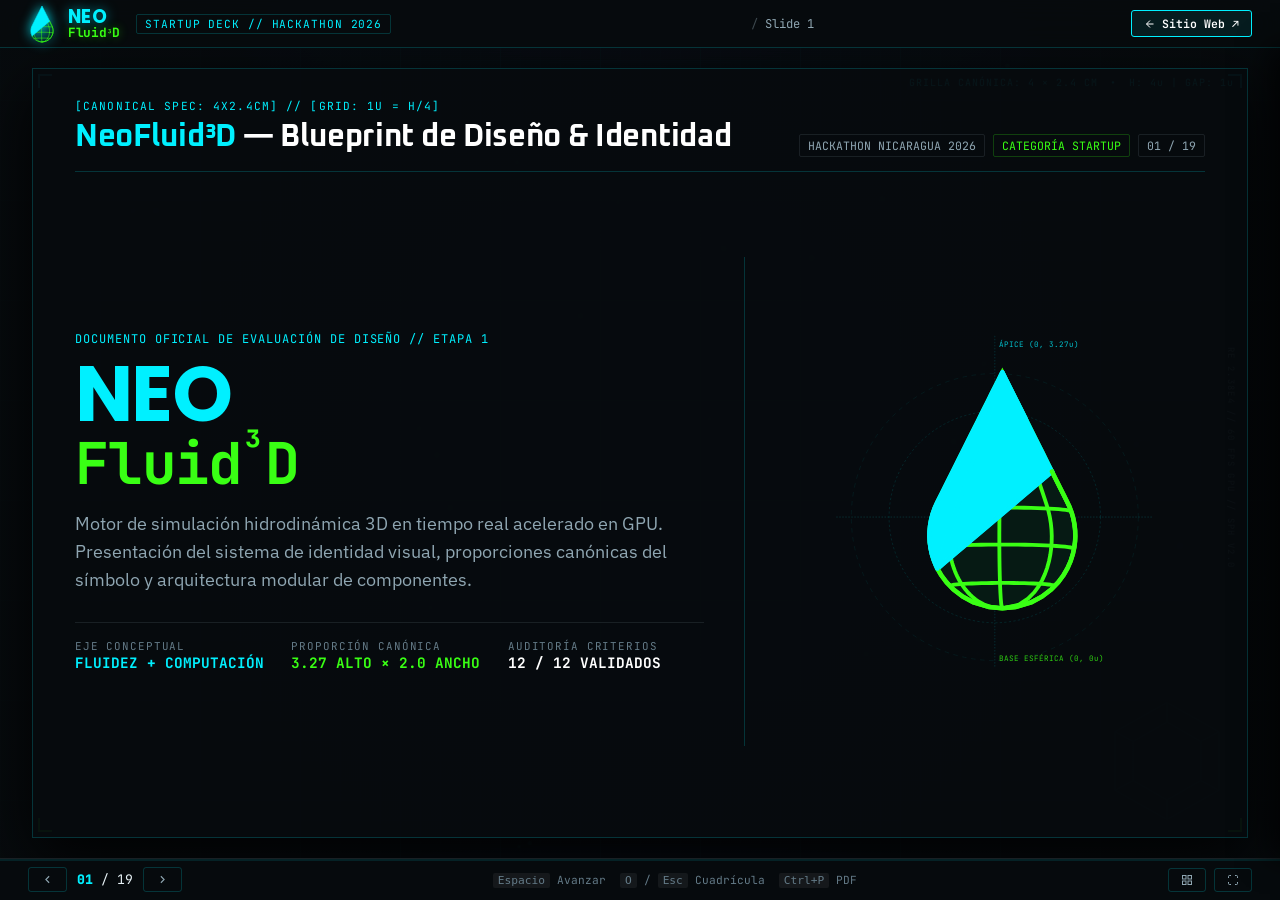
==== presentation/index.html @ 449ab4f8 "checkpoint" ====
<!DOCTYPE html>
<html lang="es">
<head>
  <meta charset="UTF-8" />
  <meta name="viewport" content="width=device-width, initial-scale=1.0" />
  <meta name="theme-color" content="#070B0E" />
  <title>NeoFluid3D — Blueprint de Diseño & Identidad | Hackathon Nicaragua 2026</title>
  <meta name="description" content="Presentación técnica y proporcional de la identidad visual y sistema de componentes de NeoFluid3D para la categoría Startup del Hackathon Nicaragua 2026." />

  <!-- Typography -->
  <link rel="preconnect" href="https://fonts.googleapis.com" />
  <link rel="preconnect" href="https://fonts.gstatic.com" crossorigin />
  <link href="https://fonts.googleapis.com/css2?family=IBM+Plex+Sans:ital,wght@0,300;0,400;0,500;0,600;0,700;1,400&family=Inter:wght@400;500;600;700&family=JetBrains+Mono:ital,wght@0,400;0,600;0,700;1,400&family=Oxanium:wght@400;500;600;700;800&family=Poppins:wght@800;900&display=swap" rel="stylesheet" />

  <!-- Favicon -->
  <link rel="icon" type="image/svg+xml" href="../favicon.svg" />

  <!-- Presentation Stylesheet -->
  <link rel="stylesheet" href="presentation.css" />
</head>
<body>

  <!-- Ambient Overlays -->
  <canvas id="bg-canvas"></canvas>
  <div class="bg-blueprint-grid"></div>
  <div class="bg-radial-gradient"></div>
  <div class="bg-scanlines"></div>

  <!-- ═══════════════════════════════════════════════════════════
       TOP ENGINEERING HUD BAR
       ═══════════════════════════════════════════════════════════ -->
  <header class="top-hud">
    <div style="display:flex; align-items:center; gap:16px;">
      <a href="../index.html" class="hud-brand-wrap" title="Volver al Portal NeoFluid3D">
        <svg class="hud-logo-icon" viewBox="4 4 92 143.83" fill="none" xmlns="http://www.w3.org/2000/svg" aria-label="Isotipo NeoFluid3D">
          <!-- Lower Sphere Grid (3 Rings + Meridians) -->
          <g stroke="#39FF14" stroke-width="2.2" stroke-linecap="round" stroke-linejoin="round" fill="none">
            <path d="M 76.9 86.42 L 79.81 86.59 L 82.39 86.78 L 84.62 86.99 L 86.47 87.2 L 87.92 87.43 L 88.95 87.67 L 89.56 87.9 M 10.27 88.1 L 10.53 87.86 L 11.23 87.62 L 12.35 87.38 L 13.88 87.16 L 15.81 86.94 L 18.11 86.74 L 20.76 86.56 L 23.73 86.39 L 26.99 86.24 L 30.5 86.11 L 34.23 86 L 38.13 85.92 L 42.16 85.86 L 46.27 85.82 L 50.43 85.81 L 54.58 85.83 L 58.68 85.87 L 62.68 85.93 L 66.55 86.02 L 70.23 86.13 L 73.7 86.27 L 76.9 86.42" />
            <path d="M 77.98 107.78 L 81.01 107.96 L 83.7 108.16 L 86.01 108.37 L 87.94 108.6 L 89.44 108.83 L 90.52 109.08 L 91.15 109.33 M 8.67 109.53 L 8.94 109.28 L 9.67 109.03 L 10.83 108.79 L 12.42 108.55 L 14.43 108.33 L 16.82 108.12 L 19.58 107.93 L 22.67 107.75 L 26.07 107.59 L 29.72 107.46 L 33.59 107.35 L 37.65 107.26 L 41.84 107.2 L 46.12 107.16 L 50.44 107.15 L 54.76 107.16 L 59.03 107.21 L 63.19 107.27 L 67.21 107.37 L 71.05 107.48 L 74.65 107.62 L 77.98 107.78" />
            <path d="M 70.5 129.69 L 72.71 129.82 L 74.68 129.97 L 76.38 130.12 L 77.79 130.29 L 78.89 130.46 L 79.68 130.64 L 80.14 130.82 M 19.73 130.97 L 19.93 130.78 L 20.46 130.6 L 21.31 130.42 L 22.48 130.25 L 23.95 130.09 L 25.7 129.93 L 27.72 129.79 L 29.99 129.66 L 32.47 129.55 L 35.15 129.45 L 37.98 129.37 L 40.95 129.3 L 44.02 129.26 L 47.16 129.23 L 50.32 129.22 L 53.49 129.24 L 56.61 129.27 L 59.66 129.32 L 62.61 129.38 L 65.42 129.47 L 68.05 129.57 L 70.5 129.69" />
            <path d="M 50.00 143.83 L 59.56 141.75 L 64.77 138.29 L 68.24 134.75 L 70.86 131.19 L 72.91 127.60 L 74.54 124.00 L 75.84 120.38 L 76.84 116.75 L 77.58 113.12 L 78.09 109.47 L 78.37 105.82 L 78.44 102.15 L 78.28 98.48 L 77.90 94.80 L 77.29 91.11 L 76.44 87.41 L 75.31 83.70 L 74.07 79.99 L 72.83 76.28 L 71.18 71.32" />
            <path d="M 50.00 143.83 L 64.61 141.23 L 72.53 137.30 L 77.77 133.37 L 81.68 129.44 L 84.71 125.50 L 87.08 121.57 L 88.91 117.63 L 90.28 113.69 L 91.23 109.76 L 91.78 105.82 L 91.96 101.88 L 91.77 97.94 L 91.21 94.00 L 90.26 90.06 L 88.88 86.12 L 87.05 82.18 L 85.08 78.24 L 83.12 74.30 L 81.15 70.35 L 78.54 65.08" />
            <path d="M 50.00 143.83 L 49.38 141.63 L 49.07 138.25 L 48.87 134.79 L 48.71 131.28 L 48.59 127.75 L 48.51 125.09 L 48.45 122.41 L 48.39 119.73 L 48.35 117.04 L 48.31 114.34 L 48.29 111.63 L 48.27 108.92 L 48.26 106.20 L 48.25 103.48 L 48.25 100.75 L 48.27 98.01 L 48.28 95.27 L 48.31 92.52 L 48.33 90.68" />
            <path d="M 50.00 143.83 L 43.25 143.04 L 39.43 141.64 L 36.76 140.21 L 34.62 138.76 L 32.82 137.30 L 31.25 135.84 L 29.87 134.36 L 28.64 132.89 L 27.53 131.40 L 26.52 129.92 L 25.61 128.43 L 24.78 126.94 L 24.02 125.44 L 23.33 123.95 L 22.71 122.45 L 22.14 120.95 L 21.63 119.45 L 21.17 117.95 L 20.77 116.44 L 20.30 114.43" />
          </g>
          <!-- Upper Fluid Solid Fill (#00F0FF) -->
          <path d="M 50.00 8.00 L 47.96 12.07 L 45.92 16.15 L 43.88 20.22 L 41.85 24.30 L 39.81 28.37 L 37.77 32.45 L 35.73 36.52 L 33.69 40.60 L 31.65 44.67 L 29.61 48.75 L 27.57 52.82 L 25.54 56.90 L 23.50 60.97 L 21.46 65.05 L 19.42 69.12 L 17.38 73.20 L 15.34 77.27 L 13.30 81.35 L 12.43 83.09 L 11.07 86.10 L 9.86 89.50 L 8.97 92.89 L 8.37 96.29 L 8.06 99.69 L 8.00 102.40 L 8.19 105.80 L 8.65 109.19 L 9.40 112.59 L 10.45 115.99 L 11.84 119.38 L 12.60 120.95 L 14.14 119.65 L 15.93 118.13 L 17.91 116.46 L 20.42 114.33 L 23.50 111.72 L 27.17 108.61 L 31.42 105.00 L 36.18 100.97 L 41.29 96.64 L 46.54 92.19 L 51.67 87.85 L 56.42 83.83 L 61.59 79.45 L 66.73 75.09 L 71.41 71.13 L 75.21 67.91 L 78.55 65.07 L 78.54 65.05 L 77.86 63.69 L 76.50 60.97 L 74.80 57.58 L 73.11 54.18 L 71.07 50.11 L 68.69 45.35 L 66.31 40.60 L 63.59 35.17 L 60.87 29.73 L 57.82 23.62 L 54.76 17.51 L 52.04 12.07 L 50.00 8.00 Z" fill="#00F0FF" />
          <!-- Cut Curve (#00F0FF) -->
          <path d="M 12.60 120.95 L 14.14 119.65 L 15.93 118.13 L 17.91 116.46 L 20.42 114.33 L 23.50 111.72 L 27.17 108.61 L 31.42 105.00 L 36.18 100.97 L 41.29 96.64 L 46.54 92.19 L 51.67 87.85 L 56.42 83.83 L 61.59 79.45 L 66.73 75.09 L 71.41 71.13 L 75.21 67.91 L 78.55 65.07" fill="none" stroke="#00F0FF" stroke-width="2.6" stroke-linecap="round" />
          <!-- Lower Sphere Contour (#39FF14) -->
          <path d="M 78.55 65.07 L 80.92 69.80 L 83.30 74.56 L 85.34 78.63 L 87.04 82.03 L 88.65 85.42 L 89.92 88.82 L 90.88 92.22 L 91.53 95.61 L 91.90 99.01 L 92.00 102.40 L 91.87 105.12 L 91.47 108.51 L 90.60 112.59 L 89.30 116.66 L 87.51 120.74 L 85.16 124.81 L 82.13 128.89 L 78.20 132.96 L 72.91 137.04 L 66.55 140.44 L 57.52 143.15 L 50.00 143.83 L 42.48 143.15 L 33.45 140.44 L 27.09 137.04 L 21.80 132.96 L 17.87 128.89 L 14.84 124.81 L 12.84 121.42 L 12.60 120.95" fill="none" stroke="#39FF14" stroke-width="2.6" stroke-linecap="round" stroke-linejoin="round" />
          <!-- Upper Cone Contour (#00F0FF) -->
          <path d="M 12.60 120.95 L 11.84 119.38 L 10.45 115.99 L 9.40 112.59 L 8.65 109.19 L 8.19 105.80 L 8.00 102.40 L 8.06 99.69 L 8.37 96.29 L 8.97 92.89 L 9.86 89.50 L 11.07 86.10 L 12.43 83.09 L 13.30 81.35 L 15.34 77.27 L 17.38 73.20 L 19.42 69.12 L 21.46 65.05 L 23.50 60.97 L 25.54 56.90 L 27.57 52.82 L 29.61 48.75 L 31.65 44.67 L 33.69 40.60 L 35.73 36.52 L 37.77 32.45 L 39.81 28.37 L 41.85 24.30 L 43.88 20.22 L 45.92 16.15 L 47.96 12.07 L 50.00 8.00 L 52.04 12.07 L 54.76 17.51 L 57.82 23.62 L 60.87 29.73 L 63.59 35.17 L 66.31 40.60 L 68.69 45.35 L 71.07 50.11 L 73.11 54.18 L 74.80 57.58 L 76.50 60.97 L 77.86 63.69 L 78.54 65.05 L 78.55 65.07" fill="none" stroke="#00F0FF" stroke-width="2.6" stroke-linecap="round" stroke-linejoin="round" />
        </svg>
        <div class="hud-brand-text-stacked">
          <span class="hud-neo">NEO</span>
          <span class="hud-fluid3d">Fluid<span class="hud-exp">³</span><span class="hud-d">D</span></span>
        </div>
      </a>
      <span style="font-family:var(--font-mono); font-size:0.7rem; color:var(--color-cyan); letter-spacing:0.08em; border:1px solid var(--border-line); padding:2px 8px; border-radius:2px;">
        STARTUP DECK // HACKATHON 2026
      </span>
      <div class="frag-meter-cluster" title="Telemetría GPU">
        <div class="frag-bar"></div>
        <div class="frag-bar"></div>
        <div class="frag-bar"></div>
        <div class="frag-bar"></div>
        <div class="frag-bar"></div>
      </div>
    </div>

    <div style="display:flex; align-items:center; gap:8px; font-family:var(--font-mono); font-size:0.76rem; color:var(--color-titanium);">
      <div id="hud-slide-title">
        <span style="color:var(--color-cyan);">PLANO 01</span> <span style="opacity:0.35;">/</span> Portada Oficial & Identificador Canónico
      </div>
    </div>

    <div style="display:flex; align-items:center; gap:10px;">
      <button id="btn-notes" class="hud-btn konami-locked" style="display:none;" title="Abrir Consola Remota & Libreto de Pitch en pestaña sincronizada (S)">
        <svg width="12" height="12" viewBox="0 0 24 24" fill="none" stroke="currentColor" stroke-width="2"><path d="M18 13v6a2 2 0 0 1-2 2H5a2 2 0 0 1-2-2V8a2 2 0 0 1 2-2h6"></path><polyline points="15 3 21 3 21 9"></polyline><line x1="10" y1="14" x2="21" y2="3"></line></svg>
        <span>Remoto (S) ↗</span>
      </button>
      <a id="return-site-btn" href="../index.html" class="hud-btn hud-btn-site" title="Volver al Sitio Web Principal">
        <svg width="12" height="12" viewBox="0 0 24 24" fill="none" stroke="currentColor" stroke-width="2"><path d="M19 12H5M12 19l-7-7 7-7"/></svg>
        <span>Sitio Web ↗</span>
      </a>
    </div>
  </header>

  <!-- ═══════════════════════════════════════════════════════════
       STAGE VIEWPORT (16:9 PROPORTIONAL ARTBOARDS)
       ═══════════════════════════════════════════════════════════ -->
  <main class="stage-viewport">
    <div class="artboard-deck">

      <!-- Brand Manual Canonical Crop & Registration Marks (Page 4) -->
      <div class="brand-corner-reg tl"></div>
      <div class="brand-corner-reg tr"></div>
      <div class="brand-corner-reg bl"></div>
      <div class="brand-corner-reg br"></div>
      <div class="brand-frame-ticks">
        <span>GRILLA CANÓNICA: 4 × 2.4 CM</span>
        <span>•</span>
        <span>H: 4u | GAP: 1u</span>
      </div>

      <!-- Fragmented Data Bar Telemetry Rail (Page 10) -->
      <div class="brand-telemetry-margin">
        <div class="frag-meter-cluster" style="transform:rotate(90deg); margin-bottom:12px;">
          <div class="frag-bar"></div>
          <div class="frag-bar"></div>
          <div class="frag-bar"></div>
        </div>
        <span class="telemetry-micro-txt">RE 2.38E4 // 60 FPS GPU // SPH V2.0</span>
        <div class="frag-meter-cluster" style="transform:rotate(90deg); margin-top:12px;">
          <div class="frag-bar"></div>
          <div class="frag-bar"></div>
          <div class="frag-bar"></div>
        </div>
      </div>

      <!-- Hexagonal Honeycomb Watermark (Page 10) -->
      <svg class="hex-watermark-bg" viewBox="0 0 100 100" fill="none" stroke="#00F0FF" stroke-width="0.75">
        <polygon points="50,5 90,27.5 90,72.5 50,95 10,72.5 10,27.5" />
        <polygon points="50,20 76,35 76,65 50,80 24,65 24,35" />
        <line x1="50" y1="5" x2="50" y2="20" />
        <line x1="90" y1="27.5" x2="76" y2="35" />
        <line x1="90" y1="72.5" x2="76" y2="65" />
        <line x1="50" y1="95" x2="50" y2="80" />
        <line x1="10" y1="72.5" x2="24" y2="65" />
        <line x1="10" y1="27.5" x2="24" y2="35" />
      </svg>

      <!-- ─── SLIDE 01: HERO / PORTADA PROPORCIONAL ─── -->
      <section class="slide active" data-slide="1">
        <div class="slide-topbar">
          <div>
            <div class="slide-spec-code">[CANONICAL SPEC: 4x2.4CM] // [GRID: 1u = H/4]</div>
            <h1 class="slide-headline"><span class="cyan">NeoFluid³D</span> — Blueprint de Diseño & Identidad</h1>
          </div>
          <div style="display:flex; gap:8px;">
            <span class="sheet-badge">HACKATHON NICARAGUA 2026</span>
            <span class="sheet-badge" style="color:var(--color-green); border-color:var(--border-green);">CATEGORÍA STARTUP</span>
            <span class="sheet-badge">01 / 19</span>
          </div>
        </div>

        <div class="prop-split-2">
          <div class="prop-split-item" style="flex:1.2;">
            <div style="font-family:var(--font-mono); font-size:0.75rem; color:var(--color-cyan); margin-bottom:12px; letter-spacing:0.08em;">
              DOCUMENTO OFICIAL DE EVALUACIÓN DE DISEÑO // ETAPA 1
            </div>

            <div style="line-height:0.92; margin-bottom:20px;">
              <span style="font-family:var(--font-neo); font-size:4.8rem; font-weight:700; color:#00F0FF; letter-spacing:-0.02em;">NEO</span><br />
              <span style="font-family:var(--font-mono); font-size:3.6rem; font-weight:700; color:var(--color-green); letter-spacing:-0.03em;">Fluid<span style="font-size:2.6rem; vertical-align:super; color:var(--color-green);">³</span><span style="color:var(--color-green);">D</span></span>
            </div>

            <p style="font-family:var(--font-sub); font-size:1.1rem; color:var(--color-titanium); line-height:1.6; margin-bottom:28px;">
              Motor de simulación hidrodinámica 3D en tiempo real acelerado en GPU. Presentación del sistema de identidad visual, proporciones canónicas del símbolo y arquitectura modular de componentes.
            </p>

            <div style="display:grid; grid-template-columns:repeat(3, 1fr); gap:20px; border-top:1px solid var(--border-subtle); padding-top:16px;">
              <div>
                <div class="metric-line-lbl">EJE CONCEPTUAL</div>
                <div class="metric-line-val" style="color:var(--color-cyan); font-size:0.9rem;">FLUIDEZ + COMPUTACIÓN</div>
              </div>
              <div>
                <div class="metric-line-lbl">PROPORCIÓN CANÓNICA</div>
                <div class="metric-line-val" style="color:var(--color-green); font-size:0.9rem;">3.27 ALTO × 2.0 ANCHO</div>
              </div>
              <div>
                <div class="metric-line-lbl">AUDITORÍA CRITERIOS</div>
                <div class="metric-line-val" style="color:#FFF; font-size:0.9rem;">12 / 12 VALIDADOS</div>
              </div>
            </div>
          </div>

          <div class="prop-split-divider"></div>

          <!-- Large Expressive Vector Isotype Artboard -->
          <div class="prop-split-item" style="flex:0.8; align-items:center;">
            <svg viewBox="0 0 500 500" width="90%" height="90%" fill="none">
              <!-- Circular Construction Guides -->
              <circle cx="250" cy="270" r="140" stroke="rgba(0, 240, 255, 0.15)" stroke-dasharray="3 3" />
              <circle cx="250" cy="270" r="190" stroke="rgba(0, 240, 255, 0.08)" stroke-dasharray="6 6" />
              <line x1="40" y1="270" x2="460" y2="270" stroke="rgba(0, 240, 255, 0.2)" stroke-dasharray="2 2" />
              <line x1="250" y1="30" x2="250" y2="470" stroke="rgba(0, 240, 255, 0.2)" stroke-dasharray="2 2" />

              <text x="255" y="45" fill="rgba(0, 240, 255, 0.8)" font-family="var(--font-mono)" font-size="10">ÁPICE (0, 3.27u)</text>
              <text x="255" y="460" fill="rgba(57, 255, 20, 0.8)" font-family="var(--font-mono)" font-size="10">BASE ESFÉRICA (0, 0u)</text>

              <g transform="translate(145, 60) scale(2.3)">
                <defs>
                  <clipPath id="s1DropClip">
                    <path d="M 50.00 8.00 L 47.96 12.07 L 45.92 16.15 L 43.88 20.22 L 41.85 24.30 L 39.81 28.37 L 37.77 32.45 L 35.73 36.52 L 33.69 40.60 L 31.65 44.67 L 29.61 48.75 L 27.57 52.82 L 25.54 56.90 L 23.50 60.97 L 21.46 65.05 L 19.42 69.12 L 17.38 73.20 L 15.34 77.27 L 13.30 81.35 L 12.43 83.09 L 11.07 86.10 L 9.86 89.50 L 8.97 92.89 L 8.37 96.29 L 8.06 99.69 L 8.00 102.40 L 8.19 105.80 L 8.65 109.19 L 9.40 112.59 L 10.45 115.99 L 11.84 119.38 L 12.84 121.42 L 14.84 124.81 L 17.87 128.89 L 21.80 132.96 L 27.09 137.04 L 33.45 140.44 L 42.48 143.15 L 50.00 143.83 L 57.52 143.15 L 66.55 140.44 L 72.91 137.04 L 78.20 132.96 L 82.13 128.89 L 85.16 124.81 L 87.51 120.74 L 89.30 116.66 L 90.60 112.59 L 91.47 108.51 L 91.87 105.12 L 92.00 102.40 L 91.90 99.01 L 91.53 95.61 L 90.88 92.22 L 89.92 88.82 L 88.65 85.42 L 87.04 82.03 L 85.34 78.63 L 83.30 74.56 L 80.92 69.80 L 78.54 65.05 L 76.50 60.97 L 74.80 57.58 L 73.11 54.18 L 71.07 50.11 L 68.69 45.35 L 66.31 40.60 L 63.59 35.17 L 60.87 29.73 L 57.82 23.62 L 54.76 17.51 L 52.04 12.07 L 50.00 8.00 Z" />
                  </clipPath>
                </defs>
                <path d="M 50.00 8.00 L 47.96 12.07 L 45.92 16.15 L 43.88 20.22 L 41.85 24.30 L 39.81 28.37 L 37.77 32.45 L 35.73 36.52 L 33.69 40.60 L 31.65 44.67 L 29.61 48.75 L 27.57 52.82 L 25.54 56.90 L 23.50 60.97 L 21.46 65.05 L 19.42 69.12 L 17.38 73.20 L 15.34 77.27 L 13.30 81.35 L 12.43 83.09 L 11.07 86.10 L 9.86 89.50 L 8.97 92.89 L 8.37 96.29 L 8.06 99.69 L 8.00 102.40 L 8.19 105.80 L 8.65 109.19 L 9.40 112.59 L 10.45 115.99 L 11.84 119.38 L 12.84 121.42 L 14.84 124.81 L 17.87 128.89 L 21.80 132.96 L 27.09 137.04 L 33.45 140.44 L 42.48 143.15 L 50.00 143.83 L 57.52 143.15 L 66.55 140.44 L 72.91 137.04 L 78.20 132.96 L 82.13 128.89 L 85.16 124.81 L 87.51 120.74 L 89.30 116.66 L 90.60 112.59 L 91.47 108.51 L 91.87 105.12 L 92.00 102.40 L 91.90 99.01 L 91.53 95.61 L 90.88 92.22 L 89.92 88.82 L 88.65 85.42 L 87.04 82.03 L 85.34 78.63 L 83.30 74.56 L 80.92 69.80 L 78.54 65.05 L 76.50 60.97 L 74.80 57.58 L 73.11 54.18 L 71.07 50.11 L 68.69 45.35 L 66.31 40.60 L 63.59 35.17 L 60.87 29.73 L 57.82 23.62 L 54.76 17.51 L 52.04 12.07 L 50.00 8.00 Z" fill="#061A14" stroke="#39FF14" stroke-width="2.5" />
                <g clip-path="url(#s1DropClip)" stroke="#39FF14" stroke-width="2.2" stroke-linecap="round" stroke-linejoin="round" fill="none">
                  <path d="M 76.9 86.42 L 79.81 86.59 L 82.39 86.78 L 84.62 86.99 L 86.47 87.2 L 87.92 87.43 L 88.95 87.67 L 89.56 87.9 M 10.27 88.1 L 10.53 87.86 L 11.23 87.62 L 12.35 87.38 L 13.88 87.16 L 15.81 86.94 L 18.11 86.74 L 20.76 86.56 L 23.73 86.39 L 26.99 86.24 L 30.5 86.11 L 34.23 86 L 38.13 85.92 L 42.16 85.86 L 46.27 85.82 L 50.43 85.81 L 54.58 85.83 L 58.68 85.87 L 62.68 85.93 L 66.55 86.02 L 70.23 86.13 L 73.7 86.27 L 76.9 86.42" />
                  <path d="M 77.98 107.78 L 81.01 107.96 L 83.7 108.16 L 86.01 108.37 L 87.94 108.6 L 89.44 108.83 L 90.52 109.08 L 91.15 109.33 M 8.67 109.53 L 8.94 109.28 L 9.67 109.03 L 10.83 108.79 L 12.42 108.55 L 14.43 108.33 L 16.82 108.12 L 19.58 107.93 L 22.67 107.75 L 26.07 107.59 L 29.72 107.46 L 33.59 107.35 L 37.65 107.26 L 41.84 107.2 L 46.12 107.16 L 50.44 107.15 L 54.76 107.16 L 59.03 107.21 L 63.19 107.27 L 67.21 107.37 L 71.05 107.48 L 74.65 107.62 L 77.98 107.78" />
                  <path d="M 70.5 129.69 L 72.71 129.82 L 74.68 129.97 L 76.38 130.12 L 77.79 130.29 L 78.89 130.46 L 79.68 130.64 L 80.14 130.82 M 19.73 130.97 L 19.93 130.78 L 20.46 130.6 L 21.31 130.42 L 22.48 130.25 L 23.95 130.09 L 25.7 129.93 L 27.72 129.79 L 29.99 129.66 L 32.47 129.55 L 35.15 129.45 L 37.98 129.37 L 40.95 129.3 L 44.02 129.26 L 47.16 129.23 L 50.32 129.22 L 53.49 129.24 L 56.61 129.27 L 59.66 129.32 L 62.61 129.38 L 65.42 129.47 L 68.05 129.57 L 70.5 129.69" />
                  <path d="M 50.00 143.83 L 59.56 141.75 L 64.77 138.29 L 68.24 134.75 L 70.86 131.19 L 72.91 127.60 L 74.54 124.00 L 75.84 120.38 L 76.84 116.75 L 77.58 113.12 L 78.09 109.47 L 78.37 105.82 L 78.44 102.15 L 78.28 98.48 L 77.90 94.80 L 77.29 91.11 L 76.44 87.41 L 75.31 83.70 L 74.07 79.99 L 72.83 76.28 L 71.18 71.32" />
                  <path d="M 50.00 143.83 L 64.61 141.23 L 72.53 137.30 L 77.77 133.37 L 81.68 129.44 L 84.71 125.50 L 87.08 121.57 L 88.91 117.63 L 90.28 113.69 L 91.23 109.76 L 91.78 105.82 L 91.96 101.88 L 91.77 97.94 L 91.21 94.00 L 90.26 90.06 L 88.88 86.12 L 87.05 82.18 L 85.08 78.24 L 83.12 74.30 L 81.15 70.35 L 78.54 65.08" />
                  <path d="M 50.00 143.83 L 49.38 141.63 L 49.07 138.25 L 48.87 134.79 L 48.71 131.28 L 48.59 127.75 L 48.51 125.09 L 48.45 122.41 L 48.39 119.73 L 48.35 117.04 L 48.31 114.34 L 48.29 111.63 L 48.27 108.92 L 48.26 106.20 L 48.25 103.48 L 48.25 100.75 L 48.27 98.01 L 48.28 95.27 L 48.31 92.52 L 48.33 90.68" />
                  <path d="M 50.00 143.83 L 43.25 143.04 L 39.43 141.64 L 36.76 140.21 L 34.62 138.76 L 32.82 137.30 L 31.25 135.84 L 29.87 134.36 L 28.64 132.89 L 27.53 131.40 L 26.52 129.92 L 25.61 128.43 L 24.78 126.94 L 24.02 125.44 L 23.33 123.95 L 22.71 122.45 L 22.14 120.95 L 21.63 119.45 L 21.17 117.95 L 20.77 116.44 L 20.30 114.43" />
                </g>
                <path d="M 50.00 8.00 L 47.96 12.07 L 45.92 16.15 L 43.88 20.22 L 41.85 24.30 L 39.81 28.37 L 37.77 32.45 L 35.73 36.52 L 33.69 40.60 L 31.65 44.67 L 29.61 48.75 L 27.57 52.82 L 25.54 56.90 L 23.50 60.97 L 21.46 65.05 L 19.42 69.12 L 17.38 73.20 L 15.34 77.27 L 13.30 81.35 L 12.43 83.09 L 11.07 86.10 L 9.86 89.50 L 8.97 92.89 L 8.37 96.29 L 8.06 99.69 L 8.00 102.40 L 8.19 105.80 L 8.65 109.19 L 9.40 112.59 L 10.45 115.99 L 11.84 119.38 L 12.60 120.95 L 14.14 119.65 L 15.93 118.13 L 17.91 116.46 L 20.42 114.33 L 23.50 111.72 L 27.17 108.61 L 31.42 105.00 L 36.18 100.97 L 41.29 96.64 L 46.54 92.19 L 51.67 87.85 L 56.42 83.83 L 61.59 79.45 L 66.73 75.09 L 71.41 71.13 L 75.21 67.91 L 78.55 65.07 L 78.54 65.05 L 77.86 63.69 L 76.50 60.97 L 74.80 57.58 L 73.11 54.18 L 71.07 50.11 L 68.69 45.35 L 66.31 40.60 L 63.59 35.17 L 60.87 29.73 L 57.82 23.62 L 54.76 17.51 L 52.04 12.07 L 50.00 8.00 Z" fill="#00F0FF" stroke="#00F0FF" stroke-width="2.5" stroke-linejoin="round" />
                <path d="M 12.60 120.95 L 14.14 119.65 L 15.93 118.13 L 17.91 116.46 L 20.42 114.33 L 23.50 111.72 L 27.17 108.61 L 31.42 105.00 L 36.18 100.97 L 41.29 96.64 L 46.54 92.19 L 51.67 87.85 L 56.42 83.83 L 61.59 79.45 L 66.73 75.09 L 71.41 71.13 L 75.21 67.91 L 78.55 65.07" fill="none" stroke="#00F0FF" stroke-width="2.8" stroke-linecap="round" />
                <path d="M 78.55 65.07 L 80.92 69.80 L 83.30 74.56 L 85.34 78.63 L 87.04 82.03 L 88.65 85.42 L 89.92 88.82 L 90.88 92.22 L 91.53 95.61 L 91.90 99.01 L 92.00 102.40 L 91.87 105.12 L 91.47 108.51 L 90.60 112.59 L 89.30 116.66 L 87.51 120.74 L 85.16 124.81 L 82.13 128.89 L 78.20 132.96 L 72.91 137.04 L 66.55 140.44 L 57.52 143.15 L 50.00 143.83 L 42.48 143.15 L 33.45 140.44 L 27.09 137.04 L 21.80 132.96 L 17.87 128.89 L 14.84 124.81 L 12.84 121.42 L 12.60 120.95" fill="none" stroke="#39FF14" stroke-width="2.6" stroke-linecap="round" stroke-linejoin="round" />
                <path d="M 12.60 120.95 L 11.84 119.38 L 10.45 115.99 L 9.40 112.59 L 8.65 109.19 L 8.19 105.80 L 8.00 102.40 L 8.06 99.69 L 8.37 96.29 L 8.97 92.89 L 9.86 89.50 L 11.07 86.10 L 12.43 83.09 L 13.30 81.35 L 15.34 77.27 L 17.38 73.20 L 19.42 69.12 L 21.46 65.05 L 23.50 60.97 L 25.54 56.90 L 27.57 52.82 L 29.61 48.75 L 31.65 44.67 L 33.69 40.60 L 35.73 36.52 L 37.77 32.45 L 39.81 28.37 L 41.85 24.30 L 43.88 20.22 L 45.92 16.15 L 47.96 12.07 L 50.00 8.00 L 52.04 12.07 L 54.76 17.51 L 57.82 23.62 L 60.87 29.73 L 63.59 35.17 L 60.87 29.73 L 57.82 23.62 L 54.76 17.51 L 52.04 12.07 L 50.00 8.00 Z" fill="none" stroke="#00F0FF" stroke-width="2.6" stroke-linecap="round" stroke-linejoin="round" />
              </g>
            </svg>
          </div>
        </div>
      </section>

      <!-- ─── SLIDE 02: LOS 5 PILARES TRANSVERSALES ─── -->
      <section class="slide" data-slide="2">
        <div class="slide-topbar">
          <div>
            <div class="slide-spec-code">[SPEC: CRITERIOS TRANSVERSALES] // [HACKATHON STARTUP 2026]</div>
            <h2 class="slide-headline">1. Propósito: Los 5 Aspectos <span class="cyan">Transversales</span></h2>
          </div>
          <span class="sheet-badge">02 / 19</span>
        </div>

        <div class="prop-cols-5">
          <div class="prop-col-item">
            <div style="margin-bottom:12px;">
              <svg width="24" height="24" viewBox="0 0 24 24" fill="none" stroke="#00F0FF" stroke-width="2" stroke-linecap="round" stroke-linejoin="round"><polygon points="13 2 3 14 12 14 11 22 21 10 12 10 13 2"></polygon></svg>
            </div>
            <div class="prop-col-num">01</div>
            <h3 class="prop-col-title" style="color:var(--color-cyan);">COHERENCIA</h3>
            <p class="prop-col-desc">
              Cada decisión visual responde al eje conceptual de la marca: síntesis de la dinámica de fluidos y el cómputo masivo acelerado en GPU.
            </p>
            <div class="prop-col-foot">Eje Dual de Marca</div>
          </div>

          <div class="prop-col-item">
            <div style="margin-bottom:12px;">
              <svg width="24" height="24" viewBox="0 0 24 24" fill="none" stroke="#39FF14" stroke-width="2" stroke-linecap="round" stroke-linejoin="round"><circle cx="12" cy="12" r="10"></circle><line x1="2" y1="12" x2="22" y2="12"></line><path d="M12 2a15.3 15.3 0 0 1 4 10 15.3 15.3 0 0 1-4 10 15.3 15.3 0 0 1-4-10 15.3 15.3 0 0 1 4-10z"></path></svg>
            </div>
            <div class="prop-col-num">02</div>
            <h3 class="prop-col-title" style="color:var(--color-green);">CONSISTENCIA</h3>
            <p class="prop-col-desc">
              Misma lógica visual y cromática aplicada rigurosamente en Sitio Web, Simulador Desktop, Documentación SDK y Material de Presentación.
            </p>
            <div class="prop-col-foot">4 Puntos de Contacto</div>
          </div>

          <div class="prop-col-item">
            <div style="margin-bottom:12px;">
              <svg width="24" height="24" viewBox="0 0 24 24" fill="none" stroke="#00F0FF" stroke-width="2" stroke-linecap="round" stroke-linejoin="round"><line x1="4" y1="21" x2="4" y2="14"></line><line x1="4" y1="10" x2="4" y2="3"></line><line x1="12" y1="21" x2="12" y2="12"></line><line x1="12" y1="8" x2="12" y2="3"></line><line x1="20" y1="21" x2="20" y2="16"></line><line x1="20" y1="12" x2="20" y2="3"></line><line x1="1" y1="14" x2="7" y2="14"></line><line x1="9" y1="8" x2="15" y2="8"></line><line x1="17" y1="16" x2="23" y2="16"></line></svg>
            </div>
            <div class="prop-col-num">03</div>
            <h3 class="prop-col-title" style="color:#FFF;">INTENCIONALIDAD</h3>
            <p class="prop-col-desc">
              Decisiones cromáticas para telemetría, altos contrastes para estaciones de trabajo y descanso visual en sesiones de cómputo prolongadas.
            </p>
            <div class="prop-col-foot">Función de Ingeniería</div>
          </div>

          <div class="prop-col-item">
            <div style="margin-bottom:12px;">
              <svg width="24" height="24" viewBox="0 0 24 24" fill="none" stroke="#39FF14" stroke-width="2" stroke-linecap="round" stroke-linejoin="round"><rect x="4" y="4" width="16" height="16" rx="2"></rect><rect x="9" y="9" width="6" height="6"></rect><line x1="9" y1="1" x2="9" y2="4"></line><line x1="15" y1="1" x2="15" y2="4"></line><line x1="9" y1="20" x2="9" y2="23"></line><line x1="15" y1="20" x2="15" y2="23"></line><line x1="20" y1="9" x2="23" y2="9"></line><line x1="20" y1="14" x2="23" y2="14"></line><line x1="1" y1="9" x2="4" y2="9"></line><line x1="1" y1="14" x2="4" y2="14"></line></svg>
            </div>
            <div class="prop-col-num">04</div>
            <h3 class="prop-col-title" style="color:var(--color-green);">SISTEMATIZACIÓN</h3>
            <p class="prop-col-desc">
              Organización bajo reglas modulares reproducibles: módulo $1u$, grilla de $4 \times 2.4\text{ cm}$, escala de 8px y paleta cerrada de 6 tokens.
            </p>
            <div class="prop-col-foot">Módulo 1u & 8px</div>
          </div>

          <div class="prop-col-item">
            <div style="margin-bottom:12px;">
              <svg width="24" height="24" viewBox="0 0 24 24" fill="none" stroke="#00F0FF" stroke-width="2" stroke-linecap="round" stroke-linejoin="round"><polyline points="20 6 9 17 4 12"></polyline></svg>
            </div>
            <div class="prop-col-num">05</div>
            <h3 class="prop-col-title" style="color:var(--color-cyan);">APLICACIÓN</h3>
            <p class="prop-col-desc">
              Implementación activa y funcional en código real: shaders GLSL, motor de partículas SPH y layouts web responsive en producción.
            </p>
            <div class="prop-col-foot">Código Operativo</div>
          </div>
        </div>
      </section>

      <!-- ─── SLIDE 03: EJE DUAL ARTÍSTICO ─── -->
      <section class="slide" data-slide="3">
        <div class="slide-topbar">
          <div>
            <div class="slide-spec-code">[BLOQUE 1: IDENTIDAD] // [CONCEPTO & DIRECCIÓN VISUAL]</div>
            <h2 class="slide-headline">1. Eje Conceptual Dual: <span class="cyan">Fluidez</span> vs <span class="green">Computación</span></h2>
          </div>
          <span class="sheet-badge">03 / 19</span>
        </div>

        <div class="prop-split-2">
          <div id="dual-card-fluid" class="prop-split-item" style="padding-right:30px; cursor:pointer;">
            <div style="display:flex; align-items:center; gap:10px; margin-bottom:8px;">
              <svg width="26" height="26" viewBox="0 0 24 24" fill="none" stroke="#00F0FF" stroke-width="2" stroke-linecap="round" stroke-linejoin="round"><path d="M9.59 4.59A2 2 0 1 1 11 8H2m10.59 11.41A2 2 0 1 0 14 16H2m15.73-8.27A2.5 2.5 0 1 1 19.5 12H2"></path></svg>
              <h3 style="font-family:var(--font-display); font-size:1.6rem; color:var(--color-cyan);">LA FLUIDEZ</h3>
            </div>
            <p style="font-family:var(--font-sub); font-size:1rem; color:#FFF; margin-bottom:16px;">
              Masa de agua continua, movimiento hidrodinámico y tensión superficial.
            </p>
            <div style="font-family:var(--font-mono); font-size:0.8rem; color:var(--color-titanium); line-height:2;">
              <div>• <strong style="color:var(--color-cyan);">Prefijo de Marca:</strong> Neo (vanguardia y agilidad)</div>
              <div>• <strong style="color:var(--color-cyan);">Color Oficial:</strong> Celeste de Marca (<code>#00F0FF</code>)</div>
              <div>• <strong style="color:var(--color-cyan);">Expresión Gráfica:</strong> Cima lisa continua de la gota</div>
              <div>• <strong style="color:var(--color-cyan);">Física:</strong> Dinámica de fluidos y Navier-Stokes</div>
            </div>
          </div>

          <div class="prop-split-divider"></div>

          <div id="dual-card-compute" class="prop-split-item" style="padding-left:30px; cursor:pointer;">
            <div style="display:flex; align-items:center; gap:10px; margin-bottom:8px;">
              <svg width="26" height="26" viewBox="0 0 24 24" fill="none" stroke="#39FF14" stroke-width="2" stroke-linecap="round" stroke-linejoin="round"><rect x="4" y="4" width="16" height="16" rx="2"></rect><rect x="9" y="9" width="6" height="6"></rect><line x1="9" y1="1" x2="9" y2="4"></line><line x1="15" y1="1" x2="15" y2="4"></line><line x1="9" y1="20" x2="9" y2="23"></line><line x1="15" y1="20" x2="15" y2="23"></line><line x1="20" y1="9" x2="23" y2="9"></line><line x1="20" y1="14" x2="23" y2="14"></line><line x1="1" y1="9" x2="4" y2="9"></line><line x1="1" y1="14" x2="4" y2="14"></line></svg>
              <h3 style="font-family:var(--font-display); font-size:1.6rem; color:var(--color-green);">LA COMPUTACIÓN</h3>
            </div>
            <p style="font-family:var(--font-sub); font-size:1rem; color:#FFF; margin-bottom:16px;">
              Precisión matemática, estructura discreta y aceleración en hardware GPU.
            </p>
            <div style="font-family:var(--font-mono); font-size:0.8rem; color:var(--color-titanium); line-height:2;">
              <div>• <strong style="color:var(--color-green);">Sufijo de Marca:</strong> Fluid³D (rigor técnico y espacio 3D)</div>
              <div>• <strong style="color:var(--color-green);">Color Oficial:</strong> Verde Neón (<code>#39FF14</code>)</div>
              <div>• <strong style="color:var(--color-green);">Expresión Gráfica:</strong> Base enrejada de 3 anillos latitudinales</div>
              <div>• <strong style="color:var(--color-green);">Física:</strong> Paralelismo masivo SIMD / Compute Shaders</div>
            </div>
          </div>
        </div>
      </section>

      <!-- ─── SLIDE 04: ANATOMÍA DEL ISOTIPO ─── -->
      <section class="slide" data-slide="4">
        <div class="slide-topbar">
          <div>
            <div class="slide-spec-code">[BLOQUE 1: IDENTIDAD] // [DESGLOSE ORTOGONAL]</div>
            <h2 class="slide-headline">2. El Isotipo: <span class="cyan">Anatomía de la Gota Bipartita</span></h2>
          </div>
          <span class="sheet-badge">04 / 19</span>
        </div>

        <div class="prop-split-2">
          <div class="prop-split-item" style="flex:1; align-items:center; justify-content:center;">
            <svg viewBox="0 0 460 380" width="95%" height="95%" fill="none" style="overflow:visible;">
              <!-- Central Construction Axis -->
              <line x1="140" y1="10" x2="140" y2="370" stroke="rgba(0, 240, 255, 0.3)" stroke-dasharray="4 4" />

              <!-- Upper Fluid Section (Separated upwards) -->
              <g transform="translate(90, 20) scale(1.0)">
                <path d="M 50.00 8.00 L 47.96 12.07 L 45.92 16.15 L 43.88 20.22 L 41.85 24.30 L 39.81 28.37 L 37.77 32.45 L 35.73 36.52 L 33.69 40.60 L 31.65 44.67 L 29.61 48.75 L 27.57 52.82 L 25.54 56.90 L 23.50 60.97 L 21.46 65.05 L 19.42 69.12 L 17.38 73.20 L 15.34 77.27 L 13.30 81.35 L 12.43 83.09 L 11.07 86.10 L 9.86 89.50 L 8.97 92.89 L 8.37 96.29 L 8.06 99.69 L 8.00 102.40 L 8.19 105.80 L 8.65 109.19 L 9.40 112.59 L 10.45 115.99 L 11.84 119.38 L 12.60 120.95 L 14.14 119.65 L 15.93 118.13 L 17.91 116.46 L 20.42 114.33 L 23.50 111.72 L 27.17 108.61 L 31.42 105.00 L 36.18 100.97 L 41.29 96.64 L 46.54 92.19 L 51.67 87.85 L 56.42 83.83 L 61.59 79.45 L 66.73 75.09 L 71.41 71.13 L 75.21 67.91 L 78.55 65.07 L 78.54 65.05 L 77.86 63.69 L 76.50 60.97 L 74.80 57.58 L 73.11 54.18 L 71.07 50.11 L 68.69 45.35 L 66.31 40.60 L 63.59 35.17 L 60.87 29.73 L 57.82 23.62 L 54.76 17.51 L 52.04 12.07 L 50.00 8.00 Z" fill="#00F0FF" />
                <path d="M 12.60 120.95 L 14.14 119.65 L 15.93 118.13 L 17.91 116.46 L 20.42 114.33 L 23.50 111.72 L 27.17 108.61 L 31.42 105.00 L 36.18 100.97 L 41.29 96.64 L 46.54 92.19 L 51.67 87.85 L 56.42 83.83 L 61.59 79.45 L 66.73 75.09 L 71.41 71.13 L 75.21 67.91 L 78.55 65.07" fill="none" stroke="#00F0FF" stroke-width="2.6" stroke-linecap="round" />
                <path d="M 12.60 120.95 L 11.84 119.38 L 10.45 115.99 L 9.40 112.59 L 8.65 109.19 L 8.19 105.80 L 8.00 102.40 L 8.06 99.69 L 8.37 96.29 L 8.97 92.89 L 9.86 89.50 L 11.07 86.10 L 12.43 83.09 L 13.30 81.35 L 15.34 77.27 L 17.38 73.20 L 19.42 69.12 L 21.46 65.05 L 23.50 60.97 L 25.54 56.90 L 27.57 52.82 L 29.61 48.75 L 31.65 44.67 L 33.69 40.60 L 35.73 36.52 L 37.77 32.45 L 39.81 28.37 L 41.85 24.30 L 43.88 20.22 L 45.92 16.15 L 47.96 12.07 L 50.00 8.00 L 52.04 12.07 L 54.76 17.51 L 57.82 23.62 L 60.87 29.73 L 63.59 35.17 L 66.31 40.60 L 68.69 45.35 L 71.07 50.11 L 73.11 54.18 L 74.80 57.58 L 76.50 60.97 L 77.86 63.69 L 78.54 65.05 L 78.55 65.07" fill="none" stroke="#00F0FF" stroke-width="2.6" stroke-linecap="round" stroke-linejoin="round" />
              </g>
              <text x="215" y="85" fill="var(--color-cyan)" font-family="var(--font-mono)" font-size="11" font-weight="700" letter-spacing="0.04em">CIMA LISA (FLUIDO CONTINUO)</text>
              <line x1="175" y1="80" x2="208" y2="80" stroke="var(--color-cyan)" stroke-width="1.5" />

              <!-- Lower Spherical Grid (Separated downwards, complete 3 rings + meridians) -->
              <g transform="translate(90, 190) scale(1.0)">
                <!-- Dark Emerald Backing -->
                <path d="M 78.55 65.07 L 80.92 69.80 L 83.30 74.56 L 85.34 78.63 L 87.04 82.03 L 88.65 85.42 L 89.92 88.82 L 90.88 92.22 L 91.53 95.61 L 91.90 99.01 L 92.00 102.40 L 91.87 105.12 L 91.47 108.51 L 90.60 112.59 L 89.30 116.66 L 87.51 120.74 L 85.16 124.81 L 82.13 128.89 L 78.20 132.96 L 72.91 137.04 L 66.55 140.44 L 57.52 143.15 L 50.00 143.83 L 42.48 143.15 L 33.45 140.44 L 27.09 137.04 L 21.80 132.96 L 17.87 128.89 L 14.84 124.81 L 12.84 121.42 L 12.60 120.95 L 14.14 119.65 L 15.93 118.13 L 17.91 116.46 L 20.42 114.33 L 23.50 111.72 L 27.17 108.61 L 31.42 105.00 L 36.18 100.97 L 41.29 96.64 L 46.54 92.19 L 51.67 87.85 L 56.42 83.83 L 61.59 79.45 L 66.73 75.09 L 71.41 71.13 L 75.21 67.91 L 78.55 65.07 Z" fill="#061A14" />
                
                <!-- Complete 3 Rings + Meridians (Genesis Canonical) -->
                <g stroke="#39FF14" stroke-width="2.2" stroke-linecap="round" stroke-linejoin="round" fill="none">
                  <path d="M 76.9 86.42 L 79.81 86.59 L 82.39 86.78 L 84.62 86.99 L 86.47 87.2 L 87.92 87.43 L 88.95 87.67 L 89.56 87.9 M 10.27 88.1 L 10.53 87.86 L 11.23 87.62 L 12.35 87.38 L 13.88 87.16 L 15.81 86.94 L 18.11 86.74 L 20.76 86.56 L 23.73 86.39 L 26.99 86.24 L 30.5 86.11 L 34.23 86 L 38.13 85.92 L 42.16 85.86 L 46.27 85.82 L 50.43 85.81 L 54.58 85.83 L 58.68 85.87 L 62.68 85.93 L 66.55 86.02 L 70.23 86.13 L 73.7 86.27 L 76.9 86.42" />
                  <path d="M 77.98 107.78 L 81.01 107.96 L 83.7 108.16 L 86.01 108.37 L 87.94 108.6 L 89.44 108.83 L 90.52 109.08 L 91.15 109.33 M 8.67 109.53 L 8.94 109.28 L 9.67 109.03 L 10.83 108.79 L 12.42 108.55 L 14.43 108.33 L 16.82 108.12 L 19.58 107.93 L 22.67 107.75 L 26.07 107.59 L 29.72 107.46 L 33.59 107.35 L 37.65 107.26 L 41.84 107.2 L 46.12 107.16 L 50.44 107.15 L 54.76 107.16 L 59.03 107.21 L 63.19 107.27 L 67.21 107.37 L 71.05 107.48 L 74.65 107.62 L 77.98 107.78" />
                  <path d="M 70.5 129.69 L 72.71 129.82 L 74.68 129.97 L 76.38 130.12 L 77.79 130.29 L 78.89 130.46 L 79.68 130.64 L 80.14 130.82 M 19.73 130.97 L 19.93 130.78 L 20.46 130.6 L 21.31 130.42 L 22.48 130.25 L 23.95 130.09 L 25.7 129.93 L 27.72 129.79 L 29.99 129.66 L 32.47 129.55 L 35.15 129.45 L 37.98 129.37 L 40.95 129.3 L 44.02 129.26 L 47.16 129.23 L 50.32 129.22 L 53.49 129.24 L 56.61 129.27 L 59.66 129.32 L 62.61 129.38 L 65.42 129.47 L 68.05 129.57 L 70.5 129.69" />
                  <path d="M 50.00 143.83 L 59.56 141.75 L 64.77 138.29 L 68.24 134.75 L 70.86 131.19 L 72.91 127.60 L 74.54 124.00 L 75.84 120.38 L 76.84 116.75 L 77.58 113.12 L 78.09 109.47 L 78.37 105.82 L 78.44 102.15 L 78.28 98.48 L 77.90 94.80 L 77.29 91.11 L 76.44 87.41 L 75.31 83.70 L 74.07 79.99 L 72.83 76.28 L 71.18 71.32" />
                  <path d="M 50.00 143.83 L 64.61 141.23 L 72.53 137.30 L 77.77 133.37 L 81.68 129.44 L 84.71 125.50 L 87.08 121.57 L 88.91 117.63 L 90.28 113.69 L 91.23 109.76 L 91.78 105.82 L 91.96 101.88 L 91.77 97.94 L 91.21 94.00 L 90.26 90.06 L 88.88 86.12 L 87.05 82.18 L 85.08 78.24 L 83.12 74.30 L 81.15 70.35 L 78.54 65.08" />
                  <path d="M 50.00 143.83 L 49.38 141.63 L 49.07 138.25 L 48.87 134.79 L 48.71 131.28 L 48.59 127.75 L 48.51 125.09 L 48.45 122.41 L 48.39 119.73 L 48.35 117.04 L 48.31 114.34 L 48.29 111.63 L 48.27 108.92 L 48.26 106.20 L 48.25 103.48 L 48.25 100.75 L 48.27 98.01 L 48.28 95.27 L 48.31 92.52 L 48.33 90.68" />
                  <path d="M 50.00 143.83 L 43.25 143.04 L 39.43 141.64 L 36.76 140.21 L 34.62 138.76 L 32.82 137.30 L 31.25 135.84 L 29.87 134.36 L 28.64 132.89 L 27.53 131.40 L 26.52 129.92 L 25.61 128.43 L 24.78 126.94 L 24.02 125.44 L 23.33 123.95 L 22.71 122.45 L 22.14 120.95 L 21.63 119.45 L 21.17 117.95 L 20.77 116.44 L 20.30 114.43" />
                </g>

                <!-- Lower Sphere Contour (#39FF14) -->
                <path d="M 78.55 65.07 L 80.92 69.80 L 83.30 74.56 L 85.34 78.63 L 87.04 82.03 L 88.65 85.42 L 89.92 88.82 L 90.88 92.22 L 91.53 95.61 L 91.90 99.01 L 92.00 102.40 L 91.87 105.12 L 91.47 108.51 L 90.60 112.59 L 89.30 116.66 L 87.51 120.74 L 85.16 124.81 L 82.13 128.89 L 78.20 132.96 L 72.91 137.04 L 66.55 140.44 L 57.52 143.15 L 50.00 143.83 L 42.48 143.15 L 33.45 140.44 L 27.09 137.04 L 21.80 132.96 L 17.87 128.89 L 14.84 124.81 L 12.84 121.42 L 12.60 120.95" fill="none" stroke="#39FF14" stroke-width="2.6" stroke-linecap="round" stroke-linejoin="round" />

                <!-- Upper Boundary Cut Curve (#00F0FF) -->
                <path d="M 12.60 120.95 L 14.14 119.65 L 15.93 118.13 L 17.91 116.46 L 20.42 114.33 L 23.50 111.72 L 27.17 108.61 L 31.42 105.00 L 36.18 100.97 L 41.29 96.64 L 46.54 92.19 L 51.67 87.85 L 56.42 83.83 L 61.59 79.45 L 66.73 75.09 L 71.41 71.13 L 75.21 67.91 L 78.55 65.07" fill="none" stroke="#00F0FF" stroke-width="2.6" stroke-linecap="round" />
              </g>
              <text x="215" y="275" fill="var(--color-green)" font-family="var(--font-mono)" font-size="11" font-weight="700" letter-spacing="0.04em">BASE MALLADA (CÓMPUTO GPU)</text>
              <line x1="175" y1="270" x2="208" y2="270" stroke="var(--color-green)" stroke-width="1.5" />
            </svg>
          </div>

          <div class="prop-split-divider"></div>

          <div class="prop-split-item" style="flex:1;">
            <div style="border-bottom:1px solid var(--border-subtle); padding-bottom:16px; margin-bottom:16px;">
              <h3 style="font-family:var(--font-display); font-size:1.2rem; color:var(--color-cyan); margin-bottom:6px;">Sección Superior Cónica</h3>
              <p style="font-size:0.85rem; color:var(--color-titanium); line-height:1.6;">
                Superficie lisa y continua en Celeste de Marca (<code>#00F0FF</code>). Representa la masa de líquido libre, la tensión superficial y la continuidad física del agua en movimiento.
              </p>
            </div>

            <div style="border-bottom:1px solid var(--border-subtle); padding-bottom:16px; margin-bottom:16px;">
              <h3 style="font-family:var(--font-display); font-size:1.2rem; color:var(--color-green); margin-bottom:6px;">Sección Inferior Esférica</h3>
              <p style="font-size:0.85rem; color:var(--color-titanium); line-height:1.6;">
                Estructura enrejada con tres anillos latitudinales y líneas guía en Verde Neón (<code>#39FF14</code>). Simboliza la discretización espacial y la malla matemática de cálculo en GPU.
              </p>
            </div>

            <div>
              <h3 style="font-family:var(--font-display); font-size:1.2rem; color:#FFF; margin-bottom:6px;">Corte Curvo Frontal</h3>
              <p style="font-size:0.85rem; color:var(--color-titanium); line-height:1.6;">
                Unión geométrica precisa entre ambas secciones (<code>#00F0FF</code>). No es un degradado difuso; es un límite matemático limpio que articula la dualidad conceptual de la startup.
              </p>
            </div>
          </div>
        </div>
      </section>

      <!-- ─── SLIDE 05: IDENTIFICADOR TIPOGRÁFICO ─── -->
      <section class="slide" data-slide="5">
        <div class="slide-topbar">
          <div>
            <div class="slide-spec-code">[BLOQUE 1: IDENTIDAD] // [CONSTRUCCIÓN DEL IMAGOTIPO]</div>
            <h2 class="slide-headline">2. Identificador: <span class="cyan">Composición del Imagotipo</span></h2>
          </div>
          <span class="sheet-badge">05 / 19</span>
        </div>

        <div class="prop-split-2">
          <div class="prop-split-item" style="flex:1.2; justify-content:center;">
            <div style="border:1px solid var(--border-line); padding:36px; display:flex; align-items:center; gap:36px;">
              <svg width="90" height="135" viewBox="4 4 92 143.83" fill="none">
                <defs>
                  <clipPath id="s5DropClip">
                    <path d="M 50.00 8.00 L 47.96 12.07 L 45.92 16.15 L 43.88 20.22 L 41.85 24.30 L 39.81 28.37 L 37.77 32.45 L 35.73 36.52 L 33.69 40.60 L 31.65 44.67 L 29.61 48.75 L 27.57 52.82 L 25.54 56.90 L 23.50 60.97 L 21.46 65.05 L 19.42 69.12 L 17.38 73.20 L 15.34 77.27 L 13.30 81.35 L 12.43 83.09 L 11.07 86.10 L 9.86 89.50 L 8.97 92.89 L 8.37 96.29 L 8.06 99.69 L 8.00 102.40 L 8.19 105.80 L 8.65 109.19 L 9.40 112.59 L 10.45 115.99 L 11.84 119.38 L 12.84 121.42 L 14.84 124.81 L 17.87 128.89 L 21.80 132.96 L 27.09 137.04 L 33.45 140.44 L 42.48 143.15 L 50.00 143.83 L 57.52 143.15 L 66.55 140.44 L 72.91 137.04 L 78.20 132.96 L 82.13 128.89 L 85.16 124.81 L 87.51 120.74 L 89.30 116.66 L 90.60 112.59 L 91.47 108.51 L 91.87 105.12 L 92.00 102.40 L 91.90 99.01 L 91.53 95.61 L 90.88 92.22 L 89.92 88.82 L 88.65 85.42 L 87.04 82.03 L 85.34 78.63 L 83.30 74.56 L 80.92 69.80 L 78.54 65.05 L 76.50 60.97 L 74.80 57.58 L 73.11 54.18 L 71.07 50.11 L 68.69 45.35 L 66.31 40.60 L 63.59 35.17 L 60.87 29.73 L 57.82 23.62 L 54.76 17.51 L 52.04 12.07 L 50.00 8.00 Z" />
                  </clipPath>
                </defs>
                <path d="M 50.00 8.00 L 47.96 12.07 L 45.92 16.15 L 43.88 20.22 L 41.85 24.30 L 39.81 28.37 L 37.77 32.45 L 35.73 36.52 L 33.69 40.60 L 31.65 44.67 L 29.61 48.75 L 27.57 52.82 L 25.54 56.90 L 23.50 60.97 L 21.46 65.05 L 19.42 69.12 L 17.38 73.20 L 15.34 77.27 L 13.30 81.35 L 12.43 83.09 L 11.07 86.10 L 9.86 89.50 L 8.97 92.89 L 8.37 96.29 L 8.06 99.69 L 8.00 102.40 L 8.19 105.80 L 8.65 109.19 L 9.40 112.59 L 10.45 115.99 L 11.84 119.38 L 12.84 121.42 L 14.84 124.81 L 17.87 128.89 L 21.80 132.96 L 27.09 137.04 L 33.45 140.44 L 42.48 143.15 L 50.00 143.83 L 57.52 143.15 L 66.55 140.44 L 72.91 137.04 L 78.20 132.96 L 82.13 128.89 L 85.16 124.81 L 87.51 120.74 L 89.30 116.66 L 90.60 112.59 L 91.47 108.51 L 91.87 105.12 L 92.00 102.40 L 91.90 99.01 L 91.53 95.61 L 90.88 92.22 L 89.92 88.82 L 88.65 85.42 L 87.04 82.03 L 85.34 78.63 L 83.30 74.56 L 80.92 69.80 L 78.54 65.05 L 76.50 60.97 L 74.80 57.58 L 73.11 54.18 L 71.07 50.11 L 68.69 45.35 L 66.31 40.60 L 63.59 35.17 L 60.87 29.73 L 57.82 23.62 L 54.76 17.51 L 52.04 12.07 L 50.00 8.00 Z" fill="#061A14" stroke="#39FF14" stroke-width="4.8" />
                <g clip-path="url(#s5DropClip)" stroke="#39FF14" stroke-width="4.6" stroke-linecap="round" stroke-linejoin="round" fill="none">
                  <path d="M 76.9 86.42 L 79.81 86.59 L 82.39 86.78 L 84.62 86.99 L 86.47 87.2 L 87.92 87.43 L 88.95 87.67 L 89.56 87.9 M 10.27 88.1 L 10.53 87.86 L 11.23 87.62 L 12.35 87.38 L 13.88 87.16 L 15.81 86.94 L 18.11 86.74 L 20.76 86.56 L 23.73 86.39 L 26.99 86.24 L 30.5 86.11 L 34.23 86 L 38.13 85.92 L 42.16 85.86 L 46.27 85.82 L 50.43 85.81 L 54.58 85.83 L 58.68 85.87 L 62.68 85.93 L 66.55 86.02 L 70.23 86.13 L 73.7 86.27 L 76.9 86.42" />
                  <path d="M 77.98 107.78 L 81.01 107.96 L 83.7 108.16 L 86.01 108.37 L 87.94 108.6 L 89.44 108.83 L 90.52 109.08 L 91.15 109.33 M 8.67 109.53 L 8.94 109.28 L 9.67 109.03 L 10.83 108.79 L 12.42 108.55 L 14.43 108.33 L 16.82 108.12 L 19.58 107.93 L 22.67 107.75 L 26.07 107.59 L 29.72 107.46 L 33.59 107.35 L 37.65 107.26 L 41.84 107.2 L 46.12 107.16 L 50.44 107.15 L 54.76 107.16 L 59.03 107.21 L 63.19 107.27 L 67.21 107.37 L 71.05 107.48 L 74.65 107.62 L 77.98 107.78" />
                  <path d="M 70.5 129.69 L 72.71 129.82 L 74.68 129.97 L 76.38 130.12 L 77.79 130.29 L 78.89 130.46 L 79.68 130.64 L 80.14 130.82 M 19.73 130.97 L 19.93 130.78 L 20.46 130.6 L 21.31 130.42 L 22.48 130.25 L 23.95 130.09 L 25.7 129.93 L 27.72 129.79 L 29.99 129.66 L 32.47 129.55 L 35.15 129.45 L 37.98 129.37 L 40.95 129.3 L 44.02 129.26 L 47.16 129.23 L 50.32 129.22 L 53.49 129.24 L 56.61 129.27 L 59.66 129.32 L 62.61 129.38 L 65.42 129.47 L 68.05 129.57 L 70.5 129.69" />
                  <path d="M 50.00 143.83 L 59.56 141.75 L 64.77 138.29 L 68.24 134.75 L 70.86 131.19 L 72.91 127.60 L 74.54 124.00 L 75.84 120.38 L 76.84 116.75 L 77.58 113.12 L 78.09 109.47 L 78.37 105.82 L 78.44 102.15 L 78.28 98.48 L 77.90 94.80 L 77.29 91.11 L 76.44 87.41 L 75.31 83.70 L 74.07 79.99 L 72.83 76.28 L 71.18 71.32" />
                  <path d="M 50.00 143.83 L 64.61 141.23 L 72.53 137.30 L 77.77 133.37 L 81.68 129.44 L 84.71 125.50 L 87.08 121.57 L 88.91 117.63 L 90.28 113.69 L 91.23 109.76 L 91.78 105.82 L 91.96 101.88 L 91.77 97.94 L 91.21 94.00 L 90.26 90.06 L 88.88 86.12 L 87.05 82.18 L 85.08 78.24 L 83.12 74.30 L 81.15 70.35 L 78.54 65.08" />
                  <path d="M 50.00 143.83 L 49.38 141.63 L 49.07 138.25 L 48.87 134.79 L 48.71 131.28 L 48.59 127.75 L 48.51 125.09 L 48.45 122.41 L 48.39 119.73 L 48.35 117.04 L 48.31 114.34 L 48.29 111.63 L 48.27 108.92 L 48.26 106.20 L 48.25 103.48 L 48.25 100.75 L 48.27 98.01 L 48.28 95.27 L 48.31 92.52 L 48.33 90.68" />
                  <path d="M 50.00 143.83 L 43.25 143.04 L 39.43 141.64 L 36.76 140.21 L 34.62 138.76 L 32.82 137.30 L 31.25 135.84 L 29.87 134.36 L 28.64 132.89 L 27.53 131.40 L 26.52 129.92 L 25.61 128.43 L 24.78 126.94 L 24.02 125.44 L 23.33 123.95 L 22.71 122.45 L 22.14 120.95 L 21.63 119.45 L 21.17 117.95 L 20.77 116.44 L 20.30 114.43" />
                </g>
                <path d="M 50.00 8.00 L 47.96 12.07 L 45.92 16.15 L 43.88 20.22 L 41.85 24.30 L 39.81 28.37 L 37.77 32.45 L 35.73 36.52 L 33.69 40.60 L 31.65 44.67 L 29.61 48.75 L 27.57 52.82 L 25.54 56.90 L 23.50 60.97 L 21.46 65.05 L 19.42 69.12 L 17.38 73.20 L 15.34 77.27 L 13.30 81.35 L 12.43 83.09 L 11.07 86.10 L 9.86 89.50 L 8.97 92.89 L 8.37 96.29 L 8.06 99.69 L 8.00 102.40 L 8.19 105.80 L 8.65 109.19 L 9.40 112.59 L 10.45 115.99 L 11.84 119.38 L 12.60 120.95 L 14.14 119.65 L 15.93 118.13 L 17.91 116.46 L 20.42 114.33 L 23.50 111.72 L 27.17 108.61 L 31.42 105.00 L 36.18 100.97 L 41.29 96.64 L 46.54 92.19 L 51.67 87.85 L 56.42 83.83 L 61.59 79.45 L 66.73 75.09 L 71.41 71.13 L 75.21 67.91 L 78.55 65.07 L 78.54 65.05 L 77.86 63.69 L 76.50 60.97 L 74.80 57.58 L 73.11 54.18 L 71.07 50.11 L 68.69 45.35 L 66.31 40.60 L 63.59 35.17 L 60.87 29.73 L 57.82 23.62 L 54.76 17.51 L 52.04 12.07 L 50.00 8.00 Z" fill="#00F0FF" stroke="#00F0FF" stroke-width="4.8" stroke-linejoin="round" />
                <path d="M 12.60 120.95 L 14.14 119.65 L 15.93 118.13 L 17.91 116.46 L 20.42 114.33 L 23.50 111.72 L 27.17 108.61 L 31.42 105.00 L 36.18 100.97 L 41.29 96.64 L 46.54 92.19 L 51.67 87.85 L 56.42 83.83 L 61.59 79.45 L 66.73 75.09 L 71.41 71.13 L 75.21 67.91 L 78.55 65.07" fill="none" stroke="#00F0FF" stroke-width="5.2" stroke-linecap="round" />
                <path d="M 78.55 65.07 L 80.92 69.80 L 83.30 74.56 L 85.34 78.63 L 87.04 82.03 L 88.65 85.42 L 89.92 88.82 L 90.88 92.22 L 91.53 95.61 L 91.90 99.01 L 92.00 102.40 L 91.87 105.12 L 91.47 108.51 L 90.60 112.59 L 89.30 116.66 L 87.51 120.74 L 85.16 124.81 L 82.13 128.89 L 78.20 132.96 L 72.91 137.04 L 66.55 140.44 L 57.52 143.15 L 50.00 143.83 L 42.48 143.15 L 33.45 140.44 L 27.09 137.04 L 21.80 132.96 L 17.87 128.89 L 14.84 124.81 L 12.84 121.42 L 12.60 120.95" fill="none" stroke="#39FF14" stroke-width="5.0" stroke-linecap="round" stroke-linejoin="round" />
                <path d="M 12.60 120.95 L 11.84 119.38 L 10.45 115.99 L 9.40 112.59 L 8.65 109.19 L 8.19 105.80 L 8.00 102.40 L 8.06 99.69 L 8.37 96.29 L 8.97 92.89 L 9.86 89.50 L 11.07 86.10 L 12.43 83.09 L 13.30 81.35 L 15.34 77.27 L 17.38 73.20 L 19.42 69.12 L 21.46 65.05 L 23.50 60.97 L 25.54 56.90 L 27.57 52.82 L 25.54 56.90 L 23.50 60.97 L 21.46 65.05 L 19.42 69.12 L 17.38 73.20 L 15.34 77.27 L 13.30 81.35 L 12.43 83.09 L 11.07 86.10 L 9.86 89.50 L 8.97 92.89 L 8.37 96.29 L 8.06 99.69 L 8.00 102.40 L 8.19 105.80 L 8.65 109.19 L 9.40 112.59 L 10.45 115.99 L 11.84 119.38 L 12.84 121.42 L 14.84 124.81 L 17.87 128.89 L 21.80 132.96 L 27.09 137.04 L 33.45 140.44 L 42.48 143.15 L 50.00 143.83 L 57.52 143.15 L 66.55 140.44 L 72.91 137.04 L 78.20 132.96 L 82.13 128.89 L 85.16 124.81 L 87.51 120.74 L 89.30 116.66 L 90.60 112.59 L 91.47 108.51 L 91.87 105.12 L 92.00 102.40 L 91.90 99.01 L 91.53 95.61 L 90.88 92.22 L 89.92 88.82 L 88.65 85.42 L 87.04 82.03 L 85.34 78.63 L 83.30 74.56 L 80.92 69.80 L 78.54 65.05 L 76.50 60.97 L 74.80 57.58 L 73.11 54.18 L 71.07 50.11 L 68.69 45.35 L 66.31 40.60 L 63.59 35.17 L 60.87 29.73 L 57.82 23.62 L 54.76 17.51 L 52.04 12.07 L 50.00 8.00 Z" fill="none" stroke="#00F0FF" stroke-width="5.0" stroke-linecap="round" stroke-linejoin="round" />
              </svg>
              <div style="display:flex; flex-direction:column; line-height:0.92;">
                <span style="font-family:var(--font-neo); font-size:4.8rem; font-weight:700; color:#00F0FF; letter-spacing:-0.02em;">NEO</span>
                <span style="font-family:var(--font-mono); font-size:3.6rem; font-weight:700; color:var(--color-green); letter-spacing:-0.03em;">Fluid<span style="font-size:2.6rem; vertical-align:super; color:var(--color-green);">³</span><span style="color:var(--color-green);">D</span></span>
              </div>
            </div>
          </div>

          <div class="prop-split-divider"></div>

          <div class="prop-split-item" style="flex:1;">
            <div class="metric-line-item">
              <span class="metric-line-lbl">FILA 1: NEO</span>
              <div style="font-family:var(--font-display); font-size:1.1rem; color:var(--color-cyan); font-weight:700;">Clash Display Variable Bold</div>
              <p style="font-size:0.82rem; color:var(--color-titanium); margin-top:2px;">Mayúsculas geométricas sólidas. Peso visual dominante, moderno y vanguardista.</p>
            </div>

            <div class="metric-line-item">
              <span class="metric-line-lbl">FILA 2: FLUID³D</span>
              <div style="font-family:var(--font-mono); font-size:1.1rem; color:var(--color-green); font-weight:700;">JetBrains Mono Bold</div>
              <p style="font-size:0.82rem; color:var(--color-titanium); margin-top:2px;">Tipografía monoespaciada de código. Evoca rigor algorítmico y telemetría de consola.</p>
            </div>

            <div class="metric-line-item" style="border-bottom:none;">
              <span class="metric-line-lbl">EL DETALLE ³D (FLAT-DEPTH)</span>
              <div style="font-family:var(--font-mono); font-size:1rem; color:#FFF; font-weight:700;">Exponente Cúbico + D Dimensional</div>
              <p style="font-size:0.82rem; color:var(--color-titanium); margin-top:2px;">El superíndice ³ y la letra D conviven sobre la misma línea base, generando síntesis entre volumen hidrodinámico y espacio 3D.</p>
            </div>
          </div>
        </div>
      </section>

      <!-- ─── SLIDE 06: MANUAL DE MARCA — MASTER BLUEPRINT (H = 4u) ─── -->
      <section class="slide" data-slide="6">
        <div class="slide-topbar">
          <div>
            <div class="slide-spec-code">[BLOQUE 1: MANUAL DE MARCA] // [COTAS PARAMÉTRICAS]</div>
            <h2 class="slide-headline">5. Construcción Modular: <span class="cyan">Plano Técnico (H = 4u)</span></h2>
          </div>
          <span class="sheet-badge">06 / 19</span>
        </div>

        <div style="display:flex; flex-direction:column; width:100%; height:100%; border:1px solid var(--border-line);">
          <div style="padding:6px 14px; background:rgba(0,240,255,0.06); border-bottom:1px solid var(--border-line); display:flex; justify-content:space-between; font-family:var(--font-mono); font-size:0.72rem; color:var(--color-cyan);">
            <span>COTAS MAESTRAS: 1u = H/4 (ALTURA TOTAL H = 4u)</span>
            <span>SEPARACIÓN: GAP = 1u (H/4)</span>
            <span>ÁREA DE RESERVA: 1u PERIMETRAL</span>
          </div>
          <div style="flex:1; display:flex; align-items:center; justify-content:center; padding:10px;">
            <svg id="live-blueprint-svg" viewBox="0 0 1140 360" width="100%" height="100%" fill="none" xmlns="http://www.w3.org/2000/svg">
              <defs>
    <pattern id="blueprintGrid" width="20" height="20" patternUnits="userSpaceOnUse">
      <path d="M 20 0 L 0 0 0 20" fill="none" stroke="#00D2FF" stroke-opacity="0.08" stroke-width="1"/>
    </pattern>
  </defs>
  <rect width="1140" height="360" fill="#070B0E"/>
  <rect width="1140" height="360" fill="url(#blueprintGrid)"/>
  <rect x="18" y="18" width="1104" height="324" fill="none" stroke="#00D2FF" stroke-opacity="0.22" stroke-dasharray="4 4" rx="6"/>
  <line x1="25" y1="50.0" x2="1115" y2="50.0" stroke="#FFFFFF" stroke-opacity="0.25" stroke-dasharray="2 2"/>
  <line x1="25" y1="115.0" x2="1115" y2="115.0" stroke="#00D2FF" stroke-opacity="0.35" stroke-dasharray="2 2"/>
  <line x1="25" y1="180.0" x2="1115" y2="180.0" stroke="#00D2FF" stroke-opacity="0.45" stroke-dasharray="2 2"/>
  <line x1="25" y1="245.0" x2="1115" y2="245.0" stroke="#00D2FF" stroke-opacity="0.35" stroke-dasharray="2 2"/>
  <line x1="25" y1="310.0" x2="1115" y2="310.0" stroke="#FFFFFF" stroke-opacity="0.25" stroke-dasharray="2 2"/>
  <line x1="50" y1="50.0" x2="50" y2="310.0" stroke="#FFFFFF" stroke-width="1.6"/>
  <path d="M 44 50.0 L 56 50.0 M 44 310.0 L 56 310.0" stroke="#FFFFFF" stroke-width="1.6"/>
  <text x="36" y="180.0" fill="#FFFFFF" font-family="'JetBrains Mono', 'Courier New', monospace" font-weight="700" font-size="14" letter-spacing="0.04em" transform="rotate(-90 36 180.0)" text-anchor="middle">H = 4u</text>
  <svg x="90.00" y="50.00" width="160.79" height="260.00" viewBox="4 4 92 143.83" fill="none">
    <g stroke="#39FF14" stroke-width="2.2" stroke-linecap="round" stroke-linejoin="round" fill="none">
      <path d="M 76.9 86.42 L 79.81 86.59 L 82.39 86.78 L 84.62 86.99 L 86.47 87.2 L 87.92 87.43 L 88.95 87.67 L 89.56 87.9 M 10.27 88.1 L 10.53 87.86 L 11.23 87.62 L 12.35 87.38 L 13.88 87.16 L 15.81 86.94 L 18.11 86.74 L 20.76 86.56 L 23.73 86.39 L 26.99 86.24 L 30.5 86.11 L 34.23 86 L 38.13 85.92 L 42.16 85.86 L 46.27 85.82 L 50.43 85.81 L 54.58 85.83 L 58.68 85.87 L 62.68 85.93 L 66.55 86.02 L 70.23 86.13 L 73.7 86.27 L 76.9 86.42" />
      <path d="M 77.98 107.78 L 81.01 107.96 L 83.7 108.16 L 86.01 108.37 L 87.94 108.6 L 89.44 108.83 L 90.52 109.08 L 91.15 109.33 M 8.67 109.53 L 8.94 109.28 L 9.67 109.03 L 10.83 108.79 L 12.42 108.55 L 14.43 108.33 L 16.82 108.12 L 19.58 107.93 L 22.67 107.75 L 26.07 107.59 L 29.72 107.46 L 33.59 107.35 L 37.65 107.26 L 41.84 107.2 L 46.12 107.16 L 50.44 107.15 L 54.76 107.16 L 59.03 107.21 L 63.19 107.27 L 67.21 107.37 L 71.05 107.48 L 74.65 107.62 L 77.98 107.78" />
      <path d="M 70.5 129.69 L 72.71 129.82 L 74.68 129.97 L 76.38 130.12 L 77.79 130.29 L 78.89 130.46 L 79.68 130.64 L 80.14 130.82 M 19.73 130.97 L 19.93 130.78 L 20.46 130.6 L 21.31 130.42 L 22.48 130.25 L 23.95 130.09 L 25.7 129.93 L 27.72 129.79 L 29.99 129.66 L 32.47 129.55 L 35.15 129.45 L 37.98 129.37 L 40.95 129.3 L 44.02 129.26 L 47.16 129.23 L 50.32 129.22 L 53.49 129.24 L 56.61 129.27 L 59.66 129.32 L 62.61 129.38 L 65.42 129.47 L 68.05 129.57 L 70.5 129.69" />
      <path d="M 50.00 143.83 L 59.56 141.75 L 64.77 138.29 L 68.24 134.75 L 70.86 131.19 L 72.91 127.60 L 74.54 124.00 L 75.84 120.38 L 76.84 116.75 L 77.58 113.12 L 78.09 109.47 L 78.37 105.82 L 78.44 102.15 L 78.28 98.48 L 77.90 94.80 L 77.29 91.11 L 76.44 87.41 L 75.31 83.70 L 74.07 79.99 L 72.83 76.28 L 71.18 71.32" />
      <path d="M 50.00 143.83 L 64.61 141.23 L 72.53 137.30 L 77.77 133.37 L 81.68 129.44 L 84.71 125.50 L 87.08 121.57 L 88.91 117.63 L 90.28 113.69 L 91.23 109.76 L 91.78 105.82 L 91.96 101.88 L 91.77 97.94 L 91.21 94.00 L 90.26 90.06 L 88.88 86.12 L 87.05 82.18 L 85.08 78.24 L 83.12 74.30 L 81.15 70.35 L 78.54 65.08" />
      <path d="M 50.00 143.83 L 49.38 141.63 L 49.07 138.25 L 48.87 134.79 L 48.71 131.28 L 48.59 127.75 L 48.51 125.09 L 48.45 122.41 L 48.39 119.73 L 48.35 117.04 L 48.31 114.34 L 48.29 111.63 L 48.27 108.92 L 48.26 106.20 L 48.25 103.48 L 48.25 100.75 L 48.27 98.01 L 48.28 95.27 L 48.31 92.52 L 48.33 90.68" />
      <path d="M 50.00 143.83 L 43.25 143.04 L 39.43 141.64 L 36.76 140.21 L 34.62 138.76 L 32.82 137.30 L 31.25 135.84 L 29.87 134.36 L 28.64 132.89 L 27.53 131.40 L 26.52 129.92 L 25.61 128.43 L 24.78 126.94 L 24.02 125.44 L 23.33 123.95 L 22.71 122.45 L 22.14 120.95 L 21.63 119.45 L 21.17 117.95 L 20.77 116.44 L 20.30 114.43" />
    </g>
    <path d="M 50.00 8.00 L 47.96 12.07 L 45.92 16.15 L 43.88 20.22 L 41.85 24.30 L 39.81 28.37 L 37.77 32.45 L 35.73 36.52 L 33.69 40.60 L 31.65 44.67 L 29.61 48.75 L 27.57 52.82 L 25.54 56.90 L 23.50 60.97 L 21.46 65.05 L 19.42 69.12 L 17.38 73.20 L 15.34 77.27 L 13.30 81.35 L 12.43 83.09 L 11.07 86.10 L 9.86 89.50 L 8.97 92.89 L 8.37 96.29 L 8.06 99.69 L 8.00 102.40 L 8.19 105.80 L 8.65 109.19 L 9.40 112.59 L 10.45 115.99 L 11.84 119.38 L 12.60 120.95 L 14.14 119.65 L 15.93 118.13 L 17.91 116.46 L 20.42 114.33 L 23.50 111.72 L 27.17 108.61 L 31.42 105.00 L 36.18 100.97 L 41.29 96.64 L 46.54 92.19 L 51.67 87.85 L 56.42 83.83 L 61.59 79.45 L 66.73 75.09 L 71.41 71.13 L 75.21 67.91 L 78.55 65.07 L 78.54 65.05 L 77.86 63.69 L 76.50 60.97 L 74.80 57.58 L 73.11 54.18 L 71.07 50.11 L 68.69 45.35 L 66.31 40.60 L 63.59 35.17 L 60.87 29.73 L 57.82 23.62 L 54.76 17.51 L 52.04 12.07 L 50.00 8.00 Z" fill="#00F0FF" />
    <path d="M 12.60 120.95 L 14.14 119.65 L 15.93 118.13 L 17.91 116.46 L 20.42 114.33 L 23.50 111.72 L 27.17 108.61 L 31.42 105.00 L 36.18 100.97 L 41.29 96.64 L 46.54 92.19 L 51.67 87.85 L 56.42 83.83 L 61.59 79.45 L 66.73 75.09 L 71.41 71.13 L 75.21 67.91 L 78.55 65.07" fill="none" stroke="#00F0FF" stroke-width="2.6" stroke-linecap="round" />
    <path d="M 78.55 65.07 L 80.92 69.80 L 83.30 74.56 L 85.34 78.63 L 87.04 82.03 L 88.65 85.42 L 89.92 88.82 L 90.88 92.22 L 91.53 95.61 L 91.90 99.01 L 92.00 102.40 L 91.87 105.12 L 91.47 108.51 L 90.60 112.59 L 89.30 116.66 L 87.51 120.74 L 85.16 124.81 L 82.13 128.89 L 78.20 132.96 L 72.91 137.04 L 66.55 140.44 L 57.52 143.15 L 50.00 143.83 L 42.48 143.15 L 33.45 140.44 L 27.09 137.04 L 21.80 132.96 L 17.87 128.89 L 14.84 124.81 L 12.84 121.42 L 12.60 120.95" fill="none" stroke="#39FF14" stroke-width="2.6" stroke-linecap="round" stroke-linejoin="round" />
    <path d="M 12.60 120.95 L 11.84 119.38 L 10.45 115.99 L 9.40 112.59 L 8.65 109.19 L 8.19 105.80 L 8.00 102.40 L 8.06 99.69 L 8.37 96.29 L 8.97 92.89 L 9.86 89.50 L 11.07 86.10 L 12.43 83.09 L 13.30 81.35 L 15.34 77.27 L 17.38 73.20 L 19.42 69.12 L 21.46 65.05 L 23.50 60.97 L 25.54 56.90 L 27.57 52.82 L 29.61 48.75 L 31.65 44.67 L 33.69 40.60 L 35.73 36.52 L 37.77 32.45 L 39.81 28.37 L 41.85 24.30 L 43.88 20.22 L 45.92 16.15 L 47.96 12.07 L 50.00 8.00 L 52.04 12.07 L 54.76 17.51 L 57.82 23.62 L 60.87 29.73 L 63.59 35.17 L 66.31 40.60 L 68.69 45.35 L 71.07 50.11 L 73.11 54.18 L 74.80 57.58 L 76.50 60.97 L 77.86 63.69 L 78.54 65.05 L 78.55 65.07" fill="none" stroke="#00F0FF" stroke-width="2.6" stroke-linecap="round" stroke-linejoin="round" />
            </svg>

              <!-- Caliper Gap = 1u -->
              <line x1="250" y1="35" x2="250" y2="325" stroke="#FFF" stroke-opacity="0.25" stroke-dasharray="2 2"/>
              <line x1="315" y1="35" x2="315" y2="325" stroke="#FFF" stroke-opacity="0.25" stroke-dasharray="2 2"/>
              <line x1="250" y1="180" x2="315" y2="180" stroke="#FFF" stroke-width="1.8"/>
              <path d="M 250 172 L 250 188 M 315 172 L 315 188" stroke="#FFF" stroke-width="1.8"/>
              <text x="282" y="165" fill="#FFF" font-family="var(--font-mono)" font-size="12" font-weight="700" text-anchor="middle">gap = 1u</text>

              <!-- Typography Lockup (NEO White / Fluid³D Emerald Green) -->
              <text x="325" y="171" font-family="var(--font-neo)" font-weight="700" font-size="156" fill="#00F0FF">NEO</text>
              <text x="325" y="300" font-family="var(--font-mono)" font-weight="700" font-size="118" fill="#39FF14">Fluid<tspan font-size="88" dy="-48">³</tspan><tspan font-size="118" dy="48">D</tspan></text>

              <!-- Caliper Right -->
              <line x1="840" y1="50" x2="840" y2="310" stroke="#FFF" stroke-width="1.8"/>
              <path d="M 834 50 L 846 50 M 834 310 L 846 310" stroke="#FFF" stroke-width="1.8"/>
              <text x="860" y="180" fill="#FFF" font-family="var(--font-mono)" font-weight="700" font-size="14" transform="rotate(90 860 180)" text-anchor="middle">H = 4u</text>
              
              <text x="880" y="55" fill="#FFF" opacity="0.85" font-family="var(--font-mono)" font-size="11" font-weight="700">ÁPICE (0u)</text>
              <text x="880" y="120" fill="#00F0FF" font-family="var(--font-mono)" font-size="11" font-weight="700">1/4 H (TOPE COTA)</text>
              <text x="880" y="185" fill="#00F0FF" font-family="var(--font-mono)" font-size="11" font-weight="700">2/4 H (LÍNEA BASE NEO)</text>
              <text x="880" y="250" fill="#00F0FF" font-family="var(--font-mono)" font-size="11" font-weight="700">3/4 H (CENTRO FLUID³D)</text>
              <text x="880" y="315" fill="#FFF" opacity="0.85" font-family="var(--font-mono)" font-size="11" font-weight="700">BASE (4u)</text>
            </svg>
          </div>
          <div style="padding:8px 16px; background:rgba(7,11,14,0.95); border-top:1px solid var(--border-line); display:flex; justify-content:space-between; align-items:center;">
            <div style="display:flex; gap:12px;">
              <button id="bp-btn-replay" class="hud-btn">Recalibrar Cotas</button>
              <button id="bp-btn-cotas" class="hud-btn">Alternar Malla / Ejes</button>
            </div>
            <span style="font-family:var(--font-mono); font-size:0.75rem; color:var(--color-titanium);">
              Límites Mínimos: 16px Favicon | 32px UI Estándar | 48px Tarjetas | 5mm Impreso
            </span>
          </div>
        </div>
      </section>

      <!-- ─── SLIDE 07: PALETA CROMÁTICA PROPORCIONAL ─── -->
      <section class="slide" data-slide="7">
        <div class="slide-topbar">
          <div>
            <div class="slide-spec-code">[BLOQUE 1: IDENTIDAD] // [ESPECIFICACIÓN CROMÁTICA]</div>
            <h2 class="slide-headline">3A. Paleta Cromática: <span class="cyan">6 Tokens Oficiales</span></h2>
          </div>
          <span class="sheet-badge">07 / 19</span>
        </div>

        <div class="prop-color-spectrum">
          <div class="prop-color-col color-card" data-hex="#00F0FF">
            <div class="prop-color-band" style="background:#00F0FF;">
              <span style="font-family:var(--font-mono); font-size:0.65rem; color:#070B0E; font-weight:700;">PRIMARIO</span>
              <span style="font-family:var(--font-mono); font-size:1.1rem; font-weight:800; color:#070B0E;">#00F0FF</span>
            </div>
            <div class="prop-color-info">
              <strong style="color:#FFF; font-size:0.95rem;">Cian Brillante</strong>
              <div style="font-family:var(--font-mono); font-size:0.7rem; color:var(--color-cyan);">RGB(0, 240, 255)</div>
              <p style="font-size:0.78rem; color:var(--color-titanium); line-height:1.5;">Prefijo Neo, masa de agua continua y cima de la gota.</p>
            </div>
          </div>

          <div class="prop-color-col color-card" data-hex="#39FF14">
            <div class="prop-color-band" style="background:#39FF14;">
              <span style="font-family:var(--font-mono); font-size:0.65rem; color:#070B0E; font-weight:700;">PRIMARIO</span>
              <span style="font-family:var(--font-mono); font-size:1.1rem; font-weight:800; color:#070B0E;">#39FF14</span>
            </div>
            <div class="prop-color-info">
              <strong style="color:#FFF; font-size:0.95rem;">Verde Neón</strong>
              <div style="font-family:var(--font-mono); font-size:0.7rem; color:var(--color-green);">RGB(57, 255, 20)</div>
              <p style="font-size:0.78rem; color:var(--color-titanium); line-height:1.5;">Sufijo Fluid³D, base reticulada y hardware GPU.</p>
            </div>
          </div>

          <div class="prop-color-col color-card" data-hex="#070B0E">
            <div class="prop-color-band" style="background:#070B0E; border-bottom:1px solid var(--border-subtle);">
              <span style="font-family:var(--font-mono); font-size:0.65rem; color:#FFF; font-weight:700;">BASE</span>
              <span style="font-family:var(--font-mono); font-size:1.1rem; font-weight:800; color:#FFF;">#070B0E</span>
            </div>
            <div class="prop-color-info">
              <strong style="color:#FFF; font-size:0.95rem;">Obsidiana Deep</strong>
              <div style="font-family:var(--font-mono); font-size:0.7rem; color:var(--color-titanium);">RGB(7, 11, 14)</div>
              <p style="font-size:0.78rem; color:var(--color-titanium); line-height:1.5;">Fondo base de alto contraste y viewport 3D.</p>
            </div>
          </div>

          <div class="prop-color-col color-card" data-hex="#8FA6B2">
            <div class="prop-color-band" style="background:#8FA6B2;">
              <span style="font-family:var(--font-mono); font-size:0.65rem; color:#070B0E; font-weight:700;">HUD / META</span>
              <span style="font-family:var(--font-mono); font-size:1.1rem; font-weight:800; color:#070B0E;">#8FA6B2</span>
            </div>
            <div class="prop-color-info">
              <strong style="color:#FFF; font-size:0.95rem;">Titanio Técnico</strong>
              <div style="font-family:var(--font-mono); font-size:0.7rem; color:var(--color-titanium);">RGB(143, 166, 178)</div>
              <p style="font-size:0.78rem; color:var(--color-titanium); line-height:1.5;">Telemetría, metadatos y líneas de cota.</p>
            </div>
          </div>

          <div class="prop-color-col color-card" data-hex="#3B82F6">
            <div class="prop-color-band" style="background:#3B82F6;">
              <span style="font-family:var(--font-mono); font-size:0.65rem; color:#FFF; font-weight:700;">CFD LAMINAR</span>
              <span style="font-family:var(--font-mono); font-size:1.1rem; font-weight:800; color:#FFF;">#3B82F6</span>
            </div>
            <div class="prop-color-info">
              <strong style="color:#FFF; font-size:0.95rem;">Azul Simulación</strong>
              <div style="font-family:var(--font-mono); font-size:0.7rem; color:#3B82F6;">RGB(59, 130, 246)</div>
              <p style="font-size:0.78rem; color:var(--color-titanium); line-height:1.5;">Campos de baja velocidad y régimen laminar.</p>
            </div>
          </div>

          <div class="prop-color-col color-card" data-hex="#FF9100">
            <div class="prop-color-band" style="background:#FF9100;">
              <span style="font-family:var(--font-mono); font-size:0.65rem; color:#070B0E; font-weight:700;">CFD VÓRTICE</span>
              <span style="font-family:var(--font-mono); font-size:1.1rem; font-weight:800; color:#070B0E;">#FF9100</span>
            </div>
            <div class="prop-color-info">
              <strong style="color:#FFF; font-size:0.95rem;">Naranja Térmico</strong>
              <div style="font-family:var(--font-mono); font-size:0.7rem; color:#FF9100;">RGB(255, 145, 0)</div>
              <p style="font-size:0.78rem; color:var(--color-titanium); line-height:1.5;">Zonas de aceleración máxima y turbulencia.</p>
            </div>
          </div>
        </div>
      </section>

      <!-- ─── SLIDE 08: TIPOGRAFÍAS OFICIALES ─── -->
      <section class="slide" data-slide="8">
        <div class="slide-topbar">
          <div>
            <div class="slide-spec-code">[BLOQUE 1: IDENTIDAD] // [SISTEMA TIPOGRÁFICO]</div>
            <h2 class="slide-headline">3B. Tipografías: <span class="cyan">Jerarquía & Construcción</span></h2>
          </div>
          <span class="sheet-badge">08 / 19</span>
        </div>

        <div class="prop-type-specimen">
          <div class="type-specimen-band">
            <div class="type-specimen-meta">
              <span style="font-family:var(--font-mono); font-size:0.7rem; color:var(--color-cyan);">01 // DISPLAY LOGOTIPO</span>
              <div style="font-family:var(--font-display); font-size:1.15rem; font-weight:700; color:#FFF;">Clash Display Variable</div>
            </div>
            <div style="flex:1; font-family:var(--font-neo); font-size:2.4rem; font-weight:900; color:var(--color-cyan); letter-spacing:-0.02em;">
              NEO ADVANCED GPU HYDRODYNAMICS
            </div>
          </div>

          <div class="type-specimen-band">
            <div class="type-specimen-meta">
              <span style="font-family:var(--font-mono); font-size:0.7rem; color:var(--color-green);">02 // MONOESPACIADA CÓDIGO</span>
              <div style="font-family:var(--font-mono); font-size:1.15rem; font-weight:700; color:#FFF;">JetBrains Mono Bold</div>
            </div>
            <div style="flex:1; font-family:var(--font-mono); font-size:1.7rem; font-weight:700; color:var(--color-green);">
              Fluid³D::SimulateSPH(dt, particles);
            </div>
          </div>

          <div class="type-specimen-band">
            <div class="type-specimen-meta">
              <span style="font-family:var(--font-mono); font-size:0.7rem; color:var(--color-cyan);">03 // TÍTULOS DE INTERFAZ</span>
              <div style="font-family:var(--font-display); font-size:1.15rem; font-weight:700; color:#FFF;">Oxanium Medium</div>
            </div>
            <div style="flex:1; font-family:var(--font-display); font-size:1.6rem; font-weight:600; color:#FFF;">
              PARÁMETROS FÍSICOS & TELEMETRÍA HIDRÁULICA
            </div>
          </div>

          <div class="type-specimen-band">
            <div class="type-specimen-meta">
              <span style="font-family:var(--font-mono); font-size:0.7rem; color:var(--color-titanium);">04 // SUBTÍTULOS & MÉTRICAS</span>
              <div style="font-family:var(--font-sub); font-size:1.15rem; font-weight:600; color:#FFF;">IBM Plex Sans SemiCond.</div>
            </div>
            <div style="flex:1; font-family:var(--font-sub); font-size:1.3rem; color:var(--color-titanium);">
              Discretización espacial continua en memoria VRAM
            </div>
          </div>

          <div class="type-specimen-band">
            <div class="type-specimen-meta">
              <span style="font-family:var(--font-mono); font-size:0.7rem; color:var(--color-titanium);">05 // LECTURA & UI</span>
              <div style="font-family:var(--font-sans); font-size:1.15rem; font-weight:600; color:#FFF;">Inter Regular</div>
            </div>
            <div style="flex:1; font-family:var(--font-sans); font-size:1.05rem; color:var(--color-text);">
              Texto corrido optimizado para pantallas de alta densidad de píxeles, microcopy y documentación.
            </div>
          </div>
        </div>
      </section>

      <!-- ─── SLIDE 09: COHERENCIA DE IDENTIDAD (4 CONTEXTOS) ─── -->
      <section class="slide" data-slide="9">
        <div class="slide-topbar">
          <div>
            <div class="slide-spec-code">[BLOQUE 1: IDENTIDAD] // [MATRIZ DE COHERENCIA]</div>
            <h2 class="slide-headline">4. Coherencia: <span class="cyan">Los 4 Puntos de Contacto</span></h2>
          </div>
          <span class="sheet-badge">09 / 19</span>
        </div>

        <div style="display:grid; grid-template-columns:repeat(4, 1fr); height:100%;">
          <div class="prop-col-item">
            <div style="margin-bottom:12px;">
              <svg width="28" height="28" viewBox="0 0 24 24" fill="none" stroke="#00F0FF" stroke-width="2" stroke-linecap="round" stroke-linejoin="round"><circle cx="12" cy="12" r="10"></circle><line x1="2" y1="12" x2="22" y2="12"></line><path d="M12 2a15.3 15.3 0 0 1 4 10 15.3 15.3 0 0 1-4 10 15.3 15.3 0 0 1-4-10 15.3 15.3 0 0 1 4-10z"></path></svg>
            </div>
            <h3 class="prop-col-title" style="color:var(--color-cyan);">Sitio Web Oficial</h3>
            <p class="prop-col-desc">
              Isotipo en navbar, footer y favicon vectorial. Tipografías Oxanium + Inter. Fondo Obsidiana con retícula técnica y shaders interactivos WebGL.
            </p>
            <div class="prop-col-foot">
              <svg width="14" height="14" viewBox="0 0 24 24" fill="none" stroke="#39FF14" stroke-width="2" stroke-linecap="round" stroke-linejoin="round"><polyline points="20 6 9 17 4 12"></polyline></svg>
              <span>Validado en Producción</span>
            </div>
          </div>

          <div class="prop-col-item">
            <div style="margin-bottom:12px;">
              <svg width="28" height="28" viewBox="0 0 24 24" fill="none" stroke="#39FF14" stroke-width="2" stroke-linecap="round" stroke-linejoin="round"><rect x="4" y="4" width="16" height="16" rx="2"></rect><rect x="9" y="9" width="6" height="6"></rect><line x1="9" y1="1" x2="9" y2="4"></line><line x1="15" y1="1" x2="15" y2="4"></line><line x1="9" y1="20" x2="9" y2="23"></line><line x1="15" y1="20" x2="15" y2="23"></line><line x1="20" y1="9" x2="23" y2="9"></line><line x1="20" y1="14" x2="23" y2="14"></line><line x1="1" y1="9" x2="4" y2="9"></line><line x1="1" y1="14" x2="4" y2="14"></line></svg>
            </div>
            <h3 class="prop-col-title" style="color:var(--color-green);">Simulador Nativo</h3>
            <p class="prop-col-desc">
              Viewport 3D oscuro de ingeniería, HUD de telemetría con JetBrains Mono, escala térmica Jet en m/s y controles en los 3 planos visuales.
            </p>
            <div class="prop-col-foot">
              <svg width="14" height="14" viewBox="0 0 24 24" fill="none" stroke="#39FF14" stroke-width="2" stroke-linecap="round" stroke-linejoin="round"><polyline points="20 6 9 17 4 12"></polyline></svg>
              <span>60 FPS Solver</span>
            </div>
          </div>

          <div class="prop-col-item">
            <div style="margin-bottom:12px;">
              <svg width="28" height="28" viewBox="0 0 24 24" fill="none" stroke="#00F0FF" stroke-width="2" stroke-linecap="round" stroke-linejoin="round"><circle cx="12" cy="12" r="2"></circle><path d="M16.24 7.76a6 6 0 0 1 0 8.49m-8.48-.01a6 6 0 0 1 0-8.49m11.31-2.82a10 10 0 0 1 0 14.14m-14.14 0a10 10 0 0 1 0-14.14"></path></svg>
            </div>
            <h3 class="prop-col-title" style="color:#FFF;">Documentación SDK</h3>
            <p class="prop-col-desc">
              Cabeceras de página unificadas con isotipo modular, snippets de código en JetBrains Mono sobre fondos oscuros y badges técnicos en Verde Neón.
            </p>
            <div class="prop-col-foot">
              <svg width="14" height="14" viewBox="0 0 24 24" fill="none" stroke="#39FF14" stroke-width="2" stroke-linecap="round" stroke-linejoin="round"><polyline points="20 6 9 17 4 12"></polyline></svg>
              <span>API Rust & C++</span>
            </div>
          </div>

          <div class="prop-col-item">
            <div style="margin-bottom:12px;">
              <svg width="28" height="28" viewBox="0 0 24 24" fill="none" stroke="#39FF14" stroke-width="2" stroke-linecap="round" stroke-linejoin="round"><rect x="2" y="2" width="20" height="20" rx="2.18"></rect><line x1="7" y1="2" x2="7" y2="22"></line><line x1="17" y1="2" x2="17" y2="22"></line><line x1="2" y1="12" x2="22" y2="12"></line><line x1="2" y1="7" x2="7" y2="7"></line><line x1="2" y1="17" x2="7" y2="17"></line><line x1="17" y1="17" x2="22" y2="17"></line><line x1="17" y1="7" x2="22" y2="7"></line></svg>
            </div>
            <h3 class="prop-col-title" style="color:var(--color-green);">Material de Pitch</h3>
            <p class="prop-col-desc">
              Láminas técnicas en proporción 16:9 widescreen, marcos milimétricos, planos CAD vectoriales y coherencia tipográfica invariable.
            </p>
            <div class="prop-col-foot">
              <svg width="14" height="14" viewBox="0 0 24 24" fill="none" stroke="#39FF14" stroke-width="2" stroke-linecap="round" stroke-linejoin="round"><polyline points="20 6 9 17 4 12"></polyline></svg>
              <span>100% Coherencia</span>
            </div>
          </div>
        </div>
      </section>

      <!-- ─── SLIDE 10: ESTRUCTURA EN 3 PLANOS ─── -->
      <section class="slide" data-slide="10">
        <div class="slide-topbar">
          <div>
            <div class="slide-spec-code">[BLOQUE 2: SISTEMA VISUAL] // [JERARQUÍA DE PROFUNDIDAD]</div>
            <h2 class="slide-headline">6. Jerarquía Visual: <span class="cyan">Los 3 Planos de Profundidad</span></h2>
          </div>
          <span class="sheet-badge">10 / 19</span>
        </div>

        <div class="prop-split-2">
          <div class="prop-split-item" style="flex:1.1; align-items:center;">
            <svg viewBox="0 0 500 360" width="100%" height="100%" fill="none">
              <!-- Layer 1: Base -->
              <g transform="translate(40, 210)">
                <polygon points="180,0 360,50 180,100 0,50" fill="rgba(7, 11, 14, 0.95)" stroke="rgba(0, 240, 255, 0.3)" stroke-width="1.5" />
                <line x1="180" y1="0" x2="180" y2="100" stroke="rgba(0, 240, 255, 0.2)" stroke-dasharray="2 2" />
                <text x="375" y="55" fill="rgba(255,255,255,0.7)" font-family="var(--font-mono)" font-size="11">PLANO 1: BASE OBSIDIANA</text>
              </g>

              <!-- Layer 2: Content -->
              <g transform="translate(40, 120)">
                <polygon points="180,0 360,50 180,100 0,50" fill="rgba(14, 24, 34, 0.75)" stroke="#00F0FF" stroke-width="1.8" />
                <text x="375" y="55" fill="var(--color-cyan)" font-family="var(--font-mono)" font-size="11" font-weight="700">PLANO 2: CONTENIDO TRANSLÚCIDO</text>
              </g>

              <!-- Layer 3: Action -->
              <g transform="translate(40, 30)">
                <polygon points="180,0 360,50 180,100 0,50" fill="rgba(0, 240, 255, 0.15)" stroke="#39FF14" stroke-width="2.2" />
                <text x="375" y="55" fill="var(--color-green)" font-family="var(--font-mono)" font-size="11" font-weight="700">PLANO 3: ACCIÓN & ACENTOS GLOW</text>
              </g>

              <line x1="220" y1="30" x2="220" y2="310" stroke="#FFF" stroke-opacity="0.3" stroke-dasharray="3 3" />
            </svg>
          </div>

          <div class="prop-split-divider"></div>

          <div class="prop-split-item" style="flex:0.9;">
            <div class="metric-line-item">
              <span class="metric-line-lbl">PLANO 1: BASE DE ALTO CONTRASTE</span>
              <div style="font-family:var(--font-display); font-size:1.1rem; color:#FFF; font-weight:700;">Color Obsidiana Deep (#070B0E)</div>
              <p style="font-size:0.82rem; color:var(--color-titanium); margin-top:2px;">Fondo oscuro con retícula milimétrica. Diseñado para descansar la vista en sesiones de cálculo prolongadas.</p>
            </div>

            <div class="metric-line-item">
              <span class="metric-line-lbl">PLANO 2: AGRUPACIÓN DE VARIABLES</span>
              <div style="font-family:var(--font-display); font-size:1.1rem; color:var(--color-cyan); font-weight:700;">Paneles Translúcidos (Glassmorphism 1px)</div>
              <p style="font-size:0.82rem; color:var(--color-titanium); margin-top:2px;">Superficies semitransparentes con bordes finos que agrupan parámetros y telemetría sin sobrecargar la vista.</p>
            </div>

            <div class="metric-line-item" style="border-bottom:none;">
              <span class="metric-line-lbl">PLANO 3: INTERACCIÓN Y CONTROL</span>
              <div style="font-family:var(--font-display); font-size:1.1rem; color:var(--color-green); font-weight:700;">Acentos Luminosos Celeste & Verde</div>
              <p style="font-size:0.82rem; color:var(--color-titanium); margin-top:2px;">Botones y controles con resplandor suave que guían intuitivamente al operador hacia las acciones clave.</p>
            </div>
          </div>
        </div>
      </section>

      <!-- ─── SLIDE 11: COMPONENTES UI (3 ESTADOS) ─── -->
      <section class="slide" data-slide="11">
        <div class="slide-topbar">
          <div>
            <div class="slide-spec-code">[BLOQUE 2: SISTEMA VISUAL] // [UI KIT DE INGENIERÍA]</div>
            <h2 class="slide-headline">7A. Componentes UI: <span class="cyan">Los 3 Estados Interactivos</span></h2>
          </div>
          <span class="sheet-badge">11 / 19</span>
        </div>

        <div class="prop-split-2">
          <div class="prop-split-item" style="padding-right:20px;">
            <div style="border-bottom:1px solid var(--border-subtle); padding-bottom:8px; margin-bottom:16px; font-family:var(--font-mono); font-size:0.75rem; color:var(--color-titanium);">
              [ESTADO 01: REPOSO // BASE]
            </div>
            <button class="hud-btn" style="padding:10px; width:100%; justify-content:center; margin-bottom:12px;">Botón Primario Base</button>
            <button class="hud-btn" style="padding:10px; width:100%; justify-content:center; border-color:var(--border-subtle); margin-bottom:16px;">Botón Secundario</button>
            <div style="border:1px solid var(--border-subtle); padding:12px;">
              <div style="font-family:var(--font-mono); font-size:0.72rem; color:var(--color-titanium);">TELEMETRÍA BASE</div>
              <div style="font-family:var(--font-mono); font-size:0.9rem; color:#FFF;">Viscosidad: 1.002 cSt</div>
            </div>
          </div>

          <div class="prop-split-divider"></div>

          <div class="prop-split-item" style="padding:0 20px;">
            <div style="border-bottom:1px solid var(--border-line); padding-bottom:8px; margin-bottom:16px; font-family:var(--font-mono); font-size:0.75rem; color:var(--color-cyan);">
              [ESTADO 02: HOVER / FOCO]
            </div>
            <button class="hud-btn" style="padding:10px; width:100%; justify-content:center; border-color:var(--color-cyan); color:#FFF; background:rgba(0,240,255,0.15); box-shadow:0 0 15px var(--color-cyan-glow); margin-bottom:12px;">Botón Primario Foco ↗</button>
            <button class="hud-btn" style="padding:10px; width:100%; justify-content:center; border-color:var(--color-cyan); color:var(--color-cyan); margin-bottom:16px;">Botón Secundario Foco</button>
            <div style="border:1px solid var(--color-cyan); padding:12px; background:rgba(0,240,255,0.04);">
              <div style="font-family:var(--font-mono); font-size:0.72rem; color:var(--color-cyan);">TELEMETRÍA ENFOCADA</div>
              <div style="font-family:var(--font-mono); font-size:0.9rem; color:#FFF;">Viscosidad: 1.002 cSt [OK]</div>
            </div>
          </div>

          <div class="prop-split-divider"></div>

          <div class="prop-split-item" style="padding-left:20px;">
            <div style="border-bottom:1px solid var(--border-green); padding-bottom:8px; margin-bottom:16px; font-family:var(--font-mono); font-size:0.75rem; color:var(--color-green);">
              [ESTADO 03: ACTIVO / ON]
            </div>
            <button class="hud-btn" style="padding:10px; width:100%; justify-content:center; border-color:var(--color-green); color:#070B0E; background:var(--color-green); font-weight:800; box-shadow:0 0 20px var(--color-green-glow); margin-bottom:12px;">✓ CÓMPUTO ACTIVO GPU</button>
            <button class="hud-btn" style="padding:10px; width:100%; justify-content:center; border-color:var(--color-green); color:var(--color-green); margin-bottom:16px;">✓ PARÁMETRO FIJADO</button>
            <div style="border:1px solid var(--color-green); padding:12px; background:rgba(57,255,20,0.04);">
              <div style="font-family:var(--font-mono); font-size:0.72rem; color:var(--color-green);">SOLVER EN EJECUCIÓN</div>
              <div style="font-family:var(--font-mono); font-size:0.9rem; color:#FFF;">60.0 FPS • 128K Pts</div>
            </div>
          </div>
        </div>
      </section>

      <!-- ─── SLIDE 12: ICONOGRAFÍA TÉCNICA (13 ÍCONOS) ─── -->
      <section class="slide" data-slide="12">
        <div class="slide-topbar">
          <div>
            <div class="slide-spec-code">[BLOQUE 2: SISTEMA VISUAL] // [FAMILIA DE GLIFOS VECTORIALES]</div>
            <h2 class="slide-headline">7C. Iconografía: <span class="cyan">13 Íconos Vectoriales (Trazo 2px)</span></h2>
          </div>
          <span class="sheet-badge">12 / 19</span>
        </div>

        <div style="display:grid; grid-template-columns:repeat(7, 1fr); gap:16px; height:100%; align-content:center;">
          <div style="text-align:center; padding:16px; border-bottom:1px solid var(--border-subtle);">
            <svg viewBox="0 0 24 24" width="28" height="28" fill="none" stroke="#00F0FF" stroke-width="2" stroke-linecap="round" stroke-linejoin="round" style="margin:0 auto;"><polygon points="13 2 3 14 12 14 11 22 21 10 12 10 13 2"></polygon></svg>
            <div style="font-family:var(--font-mono); font-size:0.75rem; color:#FFF; margin-top:8px;">Zap</div>
            <div style="font-size:0.68rem; color:var(--color-text-dim);">Alertas</div>
          </div>
          <div style="text-align:center; padding:16px; border-bottom:1px solid var(--border-subtle);">
            <svg viewBox="0 0 24 24" width="28" height="28" fill="none" stroke="#39FF14" stroke-width="2" stroke-linecap="round" stroke-linejoin="round" style="margin:0 auto;"><rect x="4" y="4" width="16" height="16" rx="2"></rect><rect x="9" y="9" width="6" height="6"></rect><line x1="9" y1="1" x2="9" y2="4"></line><line x1="15" y1="1" x2="15" y2="4"></line><line x1="9" y1="20" x2="9" y2="23"></line><line x1="15" y1="20" x2="15" y2="23"></line><line x1="20" y1="9" x2="23" y2="9"></line><line x1="20" y1="14" x2="23" y2="14"></line><line x1="1" y1="9" x2="4" y2="9"></line><line x1="1" y1="14" x2="4" y2="14"></line></svg>
            <div style="font-family:var(--font-mono); font-size:0.75rem; color:#FFF; margin-top:8px;">Cpu</div>
            <div style="font-size:0.68rem; color:var(--color-text-dim);">GPU Core</div>
          </div>
          <div style="text-align:center; padding:16px; border-bottom:1px solid var(--border-subtle);">
            <svg viewBox="0 0 24 24" width="28" height="28" fill="none" stroke="#00F0FF" stroke-width="2" stroke-linecap="round" stroke-linejoin="round" style="margin:0 auto;"><polyline points="23 4 23 10 17 10"></polyline><polyline points="1 20 1 14 7 14"></polyline><path d="M3.51 9a9 9 0 0 1 14.85-3.36L23 10M1 14l4.64 4.36A9 9 0 0 0 20.49 15"></path></svg>
            <div style="font-family:var(--font-mono); font-size:0.75rem; color:#FFF; margin-top:8px;">RefreshCw</div>
            <div style="font-size:0.68rem; color:var(--color-text-dim);">Reinicio</div>
          </div>
          <div style="text-align:center; padding:16px; border-bottom:1px solid var(--border-subtle);">
            <svg viewBox="0 0 24 24" width="28" height="28" fill="none" stroke="#39FF14" stroke-width="2" stroke-linecap="round" stroke-linejoin="round" style="margin:0 auto;"><circle cx="12" cy="12" r="10"></circle><line x1="2" y1="12" x2="22" y2="12"></line><path d="M12 2a15.3 15.3 0 0 1 4 10 15.3 15.3 0 0 1-4 10 15.3 15.3 0 0 1-4-10 15.3 15.3 0 0 1 4-10z"></path></svg>
            <div style="font-family:var(--font-mono); font-size:0.75rem; color:#FFF; margin-top:8px;">Globe</div>
            <div style="font-size:0.68rem; color:var(--color-text-dim);">Entorno 3D</div>
          </div>
          <div style="text-align:center; padding:16px; border-bottom:1px solid var(--border-subtle);">
            <svg viewBox="0 0 24 24" width="28" height="28" fill="none" stroke="#00F0FF" stroke-width="2" stroke-linecap="round" stroke-linejoin="round" style="margin:0 auto;"><line x1="4" y1="21" x2="4" y2="14"></line><line x1="4" y1="10" x2="4" y2="3"></line><line x1="12" y1="21" x2="12" y2="12"></line><line x1="12" y1="8" x2="12" y2="3"></line><line x1="20" y1="21" x2="20" y2="16"></line><line x1="20" y1="12" x2="20" y2="3"></line><line x1="1" y1="14" x2="7" y2="14"></line><line x1="9" y1="8" x2="15" y2="8"></line><line x1="17" y1="16" x2="23" y2="16"></line></svg>
            <div style="font-family:var(--font-mono); font-size:0.75rem; color:#FFF; margin-top:8px;">Sliders</div>
            <div style="font-size:0.68rem; color:var(--color-text-dim);">Variables</div>
          </div>
          <div style="text-align:center; padding:16px; border-bottom:1px solid var(--border-subtle);">
            <svg viewBox="0 0 24 24" width="28" height="28" fill="none" stroke="#00F0FF" stroke-width="2" stroke-linecap="round" stroke-linejoin="round" style="margin:0 auto;"><rect x="9" y="9" width="13" height="13" rx="2"></rect><path d="M5 15H4a2 2 0 0 1-2-2V4a2 2 0 0 1 2-2h9a2 2 0 0 1 2 2v1"></path></svg>
            <div style="font-family:var(--font-mono); font-size:0.75rem; color:#FFF; margin-top:8px;">Copy</div>
            <div style="font-size:0.68rem; color:var(--color-text-dim);">Shaders</div>
          </div>
          <div style="text-align:center; padding:16px; border-bottom:1px solid var(--border-subtle);">
            <svg viewBox="0 0 24 24" width="28" height="28" fill="none" stroke="#39FF14" stroke-width="2" stroke-linecap="round" stroke-linejoin="round" style="margin:0 auto;"><rect x="2" y="2" width="20" height="20" rx="2.18"></rect><line x1="7" y1="2" x2="7" y2="22"></line><line x1="17" y1="2" x2="17" y2="22"></line><line x1="2" y1="12" x2="22" y2="12"></line><line x1="2" y1="7" x2="7" y2="7"></line><line x1="2" y1="17" x2="7" y2="17"></line><line x1="17" y1="17" x2="22" y2="17"></line><line x1="17" y1="7" x2="22" y2="7"></line></svg>
            <div style="font-family:var(--font-mono); font-size:0.75rem; color:#FFF; margin-top:8px;">Clapperboard</div>
            <div style="font-size:0.68rem; color:var(--color-text-dim);">Gemelos</div>
          </div>
          <div style="text-align:center; padding:16px;">
            <svg viewBox="0 0 24 24" width="28" height="28" fill="none" stroke="#39FF14" stroke-width="2" stroke-linecap="round" stroke-linejoin="round" style="margin:0 auto;"><path d="M9.59 4.59A2 2 0 1 1 11 8H2m10.59 11.41A2 2 0 1 0 14 16H2m15.73-8.27A2.5 2.5 0 1 1 19.5 12H2"></path></svg>
            <div style="font-family:var(--font-mono); font-size:0.75rem; color:#FFF; margin-top:8px;">Wind</div>
            <div style="font-size:0.68rem; color:var(--color-text-dim);">CFD</div>
          </div>
          <div style="text-align:center; padding:16px;">
            <svg viewBox="0 0 24 24" width="28" height="28" fill="none" stroke="#00F0FF" stroke-width="2" stroke-linecap="round" stroke-linejoin="round" style="margin:0 auto;"><line x1="6" y1="12" x2="10" y2="12"></line><line x1="8" y1="10" x2="8" y2="14"></line><line x1="15" y1="13" x2="15.01" y2="13"></line><line x1="18" y1="11" x2="18.01" y2="11"></line><rect x="2" y="6" width="20" height="12" rx="2"></rect></svg>
            <div style="font-family:var(--font-mono); font-size:0.75rem; color:#FFF; margin-top:8px;">Gamepad2</div>
            <div style="font-size:0.68rem; color:var(--color-text-dim);">VR Hub</div>
          </div>
          <div style="text-align:center; padding:16px;">
            <svg viewBox="0 0 24 24" width="28" height="28" fill="none" stroke="#39FF14" stroke-width="2" stroke-linecap="round" stroke-linejoin="round" style="margin:0 auto;"><polygon points="23 7 16 12 23 17 23 7"></polygon><rect x="1" y="5" width="15" height="14" rx="2"></rect></svg>
            <div style="font-family:var(--font-mono); font-size:0.75rem; color:#FFF; margin-top:8px;">Video</div>
            <div style="font-size:0.68rem; color:var(--color-text-dim);">Render</div>
          </div>
          <div style="text-align:center; padding:16px;">
            <svg viewBox="0 0 24 24" width="28" height="28" fill="none" stroke="#00F0FF" stroke-width="2" stroke-linecap="round" stroke-linejoin="round" style="margin:0 auto;"><circle cx="12" cy="12" r="2"></circle><path d="M16.24 7.76a6 6 0 0 1 0 8.49m-8.48-.01a6 6 0 0 1 0-8.49m11.31-2.82a10 10 0 0 1 0 14.14m-14.14 0a10 10 0 0 1 0-14.14"></path></svg>
            <div style="font-family:var(--font-mono); font-size:0.75rem; color:#FFF; margin-top:8px;">Network</div>
            <div style="font-size:0.68rem; color:var(--color-text-dim);">SDK API</div>
          </div>
          <div style="text-align:center; padding:16px;">
            <svg viewBox="0 0 24 24" width="28" height="28" fill="none" stroke="#00F0FF" stroke-width="2" stroke-linecap="round" stroke-linejoin="round" style="margin:0 auto;"><circle cx="12" cy="12" r="10"></circle><line x1="22" y1="12" x2="18" y2="12"></line><line x1="6" y1="12" x2="2" y2="12"></line><line x1="12" y1="6" x2="12" y2="2"></line><line x1="12" y1="22" x2="12" y2="18"></line></svg>
            <div style="font-family:var(--font-mono); font-size:0.75rem; color:#FFF; margin-top:8px;">Crosshair</div>
            <div style="font-size:0.68rem; color:var(--color-text-dim);">Cámara</div>
          </div>
          <div style="text-align:center; padding:16px;">
            <svg viewBox="0 0 24 24" width="28" height="28" fill="none" stroke="#39FF14" stroke-width="2" stroke-linecap="round" stroke-linejoin="round" style="margin:0 auto;"><polyline points="20 6 9 17 4 12"></polyline></svg>
            <div style="font-family:var(--font-mono); font-size:0.75rem; color:#FFF; margin-top:8px;">Check</div>
            <div style="font-size:0.68rem; color:var(--color-text-dim);">Estado</div>
          </div>
        </div>
      </section>

      <!-- ─── SLIDE 13: MODOS DE FLUIDO (SIMULADOR EN VIVO) ─── -->
      <section class="slide" data-slide="13">
        <div class="slide-topbar">
          <div>
            <div class="slide-spec-code">[BLOQUE 2: SISTEMA VISUAL] // [SIMULADOR VULKAN ENGINE EN VIVO]</div>
            <h2 class="slide-headline">7D. Modos de Fluido: <span class="cyan">6 Modos de Renderizado</span></h2>
          </div>
          <div style="display:flex; align-items:center; gap:12px;">
            <span class="hud-tag" style="border-color:var(--color-green); color:var(--color-green);">TECLAS 1-6 ACTIVAS</span>
            <span class="sheet-badge">13 / 19</span>
          </div>
        </div>

        <div class="prop-split-2" style="height:calc(100% - 70px);">
          <!-- Modes Selector Tabs -->
          <div class="prop-split-item" style="flex:0.55; gap:8px;">
            <div class="sim-mode-item active" data-mode="1" onclick="window.switchFluidMode && window.switchFluidMode(1)" title="Presiona [1] o haz click">
              <span>[1] Partículas</span>
              <span style="font-size:0.68rem; color:var(--color-cyan);">SPH GPU</span>
            </div>
            <div class="sim-mode-item" data-mode="2" onclick="window.switchFluidMode && window.switchFluidMode(2)" title="Presiona [2] o haz click">
              <span>[2] Plexus</span>
              <span style="font-size:0.68rem; color:var(--color-green);">Red Vecinal</span>
            </div>
            <div class="sim-mode-item" data-mode="3" onclick="window.switchFluidMode && window.switchFluidMode(3)" title="Presiona [3] o haz click">
              <span>[3] Malla Superficie</span>
              <span style="font-size:0.68rem; color:var(--color-cyan);">Marching Cubes</span>
            </div>
            <div class="sim-mode-item" data-mode="4" onclick="window.switchFluidMode && window.switchFluidMode(4)" title="Presiona [4] o haz click">
              <span>[4] Vectores</span>
              <span style="font-size:0.68rem; color:var(--color-cyan);">Campo Vel.</span>
            </div>
            <div class="sim-mode-item" data-mode="5" onclick="window.switchFluidMode && window.switchFluidMode(5)" title="Presiona [5] o haz click">
              <span>[5] Líneas Flujo</span>
              <span style="font-size:0.68rem; color:var(--color-cyan);">Estelas</span>
            </div>
            <div class="sim-mode-item" data-mode="6" onclick="window.switchFluidMode && window.switchFluidMode(6)" title="Presiona [6] o haz click">
              <span>[6] Mapa CFD</span>
              <span style="font-size:0.68rem; color:var(--color-green);">Jet Colormap</span>
            </div>
          </div>

          <div class="prop-split-divider"></div>

          <!-- Genuine Vulkan Simulator Viewport -->
          <div class="prop-split-item vulkan-sim-container" style="flex:1.45; border:1px solid var(--border-line); position:relative; overflow:hidden; background:#000000; min-height:360px;">
            <!-- Vulkan HUD Header Bar -->
            <div class="vulkan-hud-top" aria-hidden="true">
              <div class="vulkan-hud-left">
                <span class="vulkan-hud-gpu">[ GPU: NVIDIA GeForce GTX 1650 ]</span>
                <span class="vulkan-hud-simtime">SIM_TIME: 1.040 s</span>
              </div>
              <div class="vulkan-hud-right">
                <span class="vulkan-hud-fps">FPS: 50.2</span>
                <span class="vulkan-hud-coords">X: -3.7 | Y: -0.7 | Z: 3.4</span>
              </div>
            </div>

            <!-- Vulkan Speed Colormap Legend (Modes 4, 5, 6) -->
            <div class="vulkan-speed-legend" id="vulkan-speed-bar" aria-hidden="true" style="display:none;">
              <div class="vulkan-speed-title">SPEED</div>
              <div class="vulkan-speed-ramp">
                <span>6.2</span>
                <span>5.4</span>
                <span>4.6</span>
                <span>3.9</span>
                <span>3.1</span>
                <span>2.3</span>
                <span>1.5</span>
                <span>0.8</span>
                <span>0.0</span>
              </div>
              <div class="vulkan-speed-unit">m/s</div>
            </div>

            <!-- Genuine Simulator Capture Image Screen -->
            <div class="vulkan-screen-wrap">
              <img id="vulkan-sim-image" src="../docs/Capturas/Untitled2.png" alt="NeoFluid3D Vulkan Engine Capture" class="vulkan-sim-img" />
            </div>

            <!-- Vulkan HUD Bottom Status Bar -->
            <div class="vulkan-hud-bottom">
              <div>
                <span style="color:var(--color-cyan);">MODO ACTIVO:</span>
                <strong id="sim-current-mode-name" style="color:#FFF; margin-left:6px;">Partículas</strong>
              </div>
              <div id="sim-current-mode-desc" style="color:var(--color-titanium);">
                Partículas individuales con sombreado esférico GPU en VRAM
              </div>
              <div style="color:var(--color-green); font-weight:700;">VULKAN 1.3 // OK</div>
            </div>
          </div>
        </div>
      </section>

      <!-- ─── SLIDE 14: ESCALA TÉRMICA JET & MODELOS 3D ─── -->
      <section class="slide" data-slide="14">
        <div class="slide-topbar">
          <div>
            <div class="slide-spec-code">[BLOQUE 2: SISTEMA VISUAL] // [CFD SCIENTIFIC VISUALIZATION]</div>
            <h2 class="slide-headline">7E/F. Escala Térmica Jet & <span class="cyan">Geometría 3D</span></h2>
          </div>
          <span class="sheet-badge">14 / 19</span>
        </div>

        <div class="prop-split-2">
          <div class="prop-split-item" style="flex:0.6; align-items:center; justify-content:center;">
            <div style="display:flex; align-items:center; gap:16px;">
              <div style="height:260px; display:flex; flex-direction:column; justify-content:space-between; font-family:var(--font-mono); font-size:0.72rem; color:var(--color-titanium);">
                <span>100% (Turbulencia)</span>
                <span>75%</span>
                <span>50% (Media)</span>
                <span>25%</span>
                <span>0% (Laminar)</span>
              </div>
              <div style="width:26px; height:260px; border:1px solid #FFF; background:linear-gradient(to bottom, #FF0000 0%, #FF9100 25%, #FFFF00 50%, #00FF00 65%, #00F0FF 80%, #0000FF 100%);"></div>
              <div style="height:260px; display:flex; flex-direction:column; justify-content:space-between; font-family:var(--font-mono); font-size:0.72rem; color:var(--color-cyan);">
                <span>8.0 m/s</span>
                <span>6.0 m/s</span>
                <span>4.0 m/s</span>
                <span>2.0 m/s</span>
                <span>0.0 m/s</span>
              </div>
            </div>
          </div>

          <div class="prop-split-divider"></div>

          <div class="prop-split-item" style="flex:1.4;">
            <div style="border-bottom:1px solid var(--border-subtle); padding-bottom:16px; margin-bottom:16px;">
              <span style="font-family:var(--font-mono); font-size:0.75rem; color:var(--color-cyan);">PROBETA DE VELOCIDAD CFD:</span>
              <input id="jet-probe-slider" type="range" min="0" max="100" value="50" style="width:100%; margin:8px 0; accent-color:var(--color-cyan);" />
              <div style="display:flex; justify-content:space-between; font-family:var(--font-mono); font-size:0.8rem;">
                <span>Velocidad: <strong id="jet-probe-speed" style="color:#FFF;">4.00 m/s (50%)</strong></span>
                <span id="jet-probe-color" style="color:#39FF14; font-weight:700;">Verde / Amarillo (Velocidad Nominal)</span>
              </div>
            </div>

            <div style="display:grid; grid-template-columns:repeat(2, 1fr); gap:16px;">
              <div>
                <strong style="color:#FFF; font-size:0.9rem;">1. Modo Sólido</strong>
                <p style="font-size:0.78rem; color:var(--color-titanium); margin-top:2px;">Aspecto opaco CAD para obstáculos físicos.</p>
              </div>
              <div>
                <strong style="color:var(--color-cyan); font-size:0.9rem;">2. Modo Wireframe</strong>
                <p style="font-size:0.78rem; color:var(--color-titanium); margin-top:2px;">Malla poligonal alámbrica de inspección.</p>
              </div>
              <div>
                <strong style="color:var(--color-green); font-size:0.9rem;">3. Silueta / Ghost</strong>
                <p style="font-size:0.78rem; color:var(--color-titanium); margin-top:2px;">Contorno guía semitransparente para emisores.</p>
              </div>
              <div>
                <strong style="color:var(--color-text-dim); font-size:0.9rem;">4. Modo Oculto</strong>
                <p style="font-size:0.78rem; color:var(--color-titanium); margin-top:2px;">Inspección exclusiva del fluido libre.</p>
              </div>
            </div>
          </div>
        </div>
      </section>

      <!-- ─── SLIDE 15: ARQUITECTURA DEL HUD TÉCNICO ─── -->
      <section class="slide" data-slide="15">
        <div class="slide-topbar">
          <div>
            <div class="slide-spec-code">[BLOQUE 2: SISTEMA VISUAL] // [LAYOUT ERGONÓMICO DEL SIMULADOR]</div>
            <h2 class="slide-headline">7G. Arquitectura HUD: <span class="cyan">5 Zonas Funcionales</span></h2>
          </div>
          <span class="sheet-badge">15 / 19</span>
        </div>

        <div style="display:flex; flex-direction:column; width:100%; height:100%; gap:14px;">
          <div style="display:grid; grid-template-rows:38px 1fr 34px; grid-template-columns:190px 1fr 200px; gap:8px; height:280px; font-family:var(--font-mono); font-size:0.75rem;">
            <div class="hud-zone" data-zone="top" style="grid-column:1 / -1; display:flex; align-items:center; justify-content:center; border:1px solid var(--color-cyan); color:var(--color-cyan); padding:6px; cursor:pointer;">
              [1] BARRA SUPERIOR — Telemetría GPU, Tiempo de Cómputo, FPS y Coordenadas 3D
            </div>
            <div class="hud-zone" data-zone="left" style="grid-row:2; display:flex; align-items:center; justify-content:center; text-align:center; border:1px solid var(--border-subtle); padding:8px; cursor:pointer;">
              [2] PANEL IZQ.<br>Capas Físicas<br>(ρ, μ, g)
            </div>
            <div class="hud-zone" data-zone="center" style="grid-row:2; display:flex; align-items:center; justify-content:center; text-align:center; background:#04070A; border:1px dashed var(--color-cyan); color:#FFF; padding:8px; cursor:pointer;">
              [3] VIEWPORT PRINCIPAL 3D<br>(Renderizado en Tiempo Real + Escala Jet Vertical)
            </div>
            <div class="hud-zone" data-zone="right" style="grid-row:2; display:flex; align-items:center; justify-content:center; text-align:center; border:1px solid var(--border-subtle); padding:8px; cursor:pointer;">
              [4] PANEL DER.<br>Emisores, Fluidos & Telemetría
            </div>
            <div class="hud-zone" data-zone="bottom" style="grid-column:1 / -1; display:flex; align-items:center; justify-content:center; border:1px solid var(--border-subtle); color:var(--color-titanium); padding:6px; cursor:pointer;">
              [5] BARRA INFERIOR — Guía Rápida de Atajos de Teclado (Keys 1-6, Space, R, C)
            </div>
          </div>

          <div style="border-top:1px solid var(--border-subtle); padding-top:12px;">
            <strong id="hud-zone-desc-title" style="color:var(--color-cyan); font-family:var(--font-mono); font-size:0.82rem;">BARRA SUPERIOR (TOP HUD)</strong>
            <p id="hud-zone-desc-body" style="font-size:0.82rem; color:var(--color-titanium); margin-top:2px;">
              Muestra la GPU activa, tiempo de cómputo transcurrido, framerate (FPS) y coordenadas de cámara tridimensional. Haz clic en las zonas del diagrama para inspeccionar cada módulo.
            </p>
          </div>
        </div>
      </section>

      <!-- ─── SLIDE 16: REGLAS DE DISEÑO & LÓGICA COMPARTIDA ─── -->
      <section class="slide" data-slide="16">
        <div class="slide-topbar">
          <div>
            <div class="slide-spec-code">[BLOQUE 2: SISTEMA VISUAL] // [REGLAS UNIVERSALES DE DISEÑO]</div>
            <h2 class="slide-headline">8. Reglas de Diseño: <span class="cyan">Métrica de 8px & Trazo</span></h2>
          </div>
          <span class="sheet-badge">16 / 19</span>
        </div>

        <div class="prop-cols-5" style="grid-template-columns:repeat(4, 1fr);">
          <div class="prop-col-item">
            <div class="prop-col-num">01</div>
            <h3 class="prop-col-title" style="color:#FFF;">Paleta Cerrada</h3>
            <p class="prop-col-desc">
              Todo componente utiliza estrictamente los 6 colores oficiales. No existen degradados arbitrarios ni colores no documentados.
            </p>
            <div class="prop-col-foot">6 Tokens Invariables</div>
          </div>

          <div class="prop-col-item">
            <div class="prop-col-num">02</div>
            <h3 class="prop-col-title" style="color:var(--color-green);">Mismo Trazo</h3>
            <p class="prop-col-desc">
              Íconos vectoriales, bordes y separadores mantienen grosor uniforme de 1–2px con terminaciones redondeadas (round caps).
            </p>
            <div class="prop-col-foot">Stroke 1-2px Uniform</div>
          </div>

          <div class="prop-col-item">
            <div class="prop-col-num">03</div>
            <h3 class="prop-col-title" style="color:var(--color-cyan);">Escala de 8px</h3>
            <p class="prop-col-desc">
              Espaciados, paddings y márgenes siguen múltiplos exactos de 8px (8, 16, 24, 32, 48px) garantizando balance visual estricto.
            </p>
            <div class="prop-col-foot">Múltiplos de 8px</div>
          </div>

          <div class="prop-col-item">
            <div class="prop-col-num">04</div>
            <h3 class="prop-col-title" style="color:var(--color-green);">Jerarquía Fija</h3>
            <p class="prop-col-desc">
              Clash Display (Neo), JetBrains Mono (Fluid³D / datos), Oxanium (títulos), IBM Plex Sans (subtítulos) e Inter (lectura).
            </p>
            <div class="prop-col-foot">5 Familias Asignadas</div>
          </div>
        </div>
      </section>

      <!-- ─── SLIDE 17: CHECKLIST OFICIAL DE EVIDENCIAS ─── -->
      <section class="slide" data-slide="17">
        <div class="slide-topbar">
          <div>
            <div class="slide-spec-code">[EVIDENCIAS OFICIALES] // [AUDITORÍA DE EVALUACIÓN HACKATHON]</div>
            <h2 class="slide-headline">4. Checklist de Evidencias: <span class="cyan">100% Cumplido</span></h2>
          </div>
          <span class="sheet-badge" style="color:var(--color-green); border-color:var(--border-green);">12 CRITERIOS VALIDADOS</span>
        </div>

        <div style="width:100%; overflow-y:auto;">
          <table class="clean-audit-table">
            <thead>
              <tr>
                <th>Bloque de Evaluación</th>
                <th>Criterio Requerido</th>
                <th style="text-align:center;">Estado</th>
                <th>Evidencia Documentada en el Entregable</th>
              </tr>
            </thead>
            <tbody>
              <tr>
                <td><strong>Bloque 1: Identidad Visual</strong></td>
                <td>Concepto de Marca</td>
                <td style="text-align:center; color:var(--color-green); font-family:var(--font-mono); font-weight:700;">VALIDADO</td>
                <td>Eje dual Fluidez + Computación con infografía vectorial (Sección 1).</td>
              </tr>
              <tr>
                <td><strong>Bloque 1: Identidad Visual</strong></td>
                <td>Identificador Gráfico</td>
                <td style="text-align:center; color:var(--color-green); font-family:var(--font-mono); font-weight:700;">VALIDADO</td>
                <td>Imagotipo apilado con anatomía de gota bipartita y corte curvo (Sección 2).</td>
              </tr>
              <tr>
                <td><strong>Bloque 1: Identidad Visual</strong></td>
                <td>Paleta Cromática Oficial</td>
                <td style="text-align:center; color:var(--color-green); font-family:var(--font-mono); font-weight:700;">VALIDADO</td>
                <td>Tabla formal con 2 primarios, 2 base/HUD y 2 CFD secundarios (Sección 3A).</td>
              </tr>
              <tr>
                <td><strong>Bloque 1: Identidad Visual</strong></td>
                <td>Tipografías Oficiales</td>
                <td style="text-align:center; color:var(--color-green); font-family:var(--font-mono); font-weight:700;">VALIDADO</td>
                <td>5 familias tipográficas aplicadas con jerarquía invariable (Sección 3B).</td>
              </tr>
              <tr>
                <td><strong>Bloque 1: Identidad Visual</strong></td>
                <td>Coherencia de Identidad</td>
                <td style="text-align:center; color:var(--color-green); font-family:var(--font-mono); font-weight:700;">VALIDADO</td>
                <td>Matriz de 4 contextos: Web, Simulador, SDK y Pitch Deck (Sección 4).</td>
              </tr>
              <tr>
                <td><strong>Bloque 1: Manual de Marca</strong></td>
                <td>Proporción & Área de Reserva</td>
                <td style="text-align:center; color:var(--color-green); font-family:var(--font-mono); font-weight:700;">VALIDADO</td>
                <td>Blueprint modular: H=4u, gap=1u, margen libre de 1u perimetral (Sección 5A).</td>
              </tr>
              <tr>
                <td><strong>Bloque 2: Sistema Visual</strong></td>
                <td>Componentes UI (3 Estados)</td>
                <td style="text-align:center; color:var(--color-green); font-family:var(--font-mono); font-weight:700;">VALIDADO</td>
                <td>Catálogo de botones, tarjetas, inputs y badges en 3 estados (Sección 7A/B).</td>
              </tr>
              <tr>
                <td><strong>Bloque 2: Sistema Visual</strong></td>
                <td>Iconografía Técnica</td>
                <td style="text-align:center; color:var(--color-green); font-family:var(--font-mono); font-weight:700;">VALIDADO</td>
                <td>Familia de 13 íconos vectoriales SVG en trazo uniforme de 2px (Sección 7C).</td>
              </tr>
              <tr>
                <td><strong>Bloque 2: Sistema Visual</strong></td>
                <td>Modos de Fluido & Modelos</td>
                <td style="text-align:center; color:var(--color-green); font-family:var(--font-mono); font-weight:700;">VALIDADO</td>
                <td>6 modos de simulación y 4 variantes de representación 3D (Sección 7D/E).</td>
              </tr>
              <tr>
                <td><strong>Bloque 2: Sistema Visual</strong></td>
                <td>Escala Térmica Jet CFD</td>
                <td style="text-align:center; color:var(--color-green); font-family:var(--font-mono); font-weight:700;">VALIDADO</td>
                <td>Gradiente Jet 0%-100% m/s con barra vertical milimétrica (Sección 7F).</td>
              </tr>
              <tr>
                <td><strong>Bloque 2: Sistema Visual</strong></td>
                <td>Arquitectura HUD del Simulador</td>
                <td style="text-align:center; color:var(--color-green); font-family:var(--font-mono); font-weight:700;">VALIDADO</td>
                <td>Plano arquitectónico acotado en 5 zonas ergonómicas (Sección 7G).</td>
              </tr>
              <tr>
                <td><strong>Bloque 2: Sistema Visual</strong></td>
                <td>Reglas de Diseño & Lógica</td>
                <td style="text-align:center; color:var(--color-green); font-family:var(--font-mono); font-weight:700;">VALIDADO</td>
                <td>Malla modular de 8px, radios de 6/10px y 4 reglas universales (Sección 8).</td>
              </tr>
            </tbody>
          </table>
        </div>
      </section>

      <!-- ─── SLIDE 18: SÍNTESIS DE EVALUACIÓN (4 PREGUNTAS CLAVE) ─── -->
      <section class="slide" data-slide="18">
        <div class="slide-topbar">
          <div>
            <div class="slide-spec-code">[SÍNTESIS OFICIAL] // [RESPUESTAS PARA EL JURADO]</div>
            <h2 class="slide-headline">5. Síntesis de Evaluación: <span class="cyan">Respuestas Clave</span></h2>
          </div>
          <span class="sheet-badge">18 / 19</span>
        </div>

        <div style="display:grid; grid-template-columns:repeat(2, 1fr); gap:30px; height:100%;">
          <div class="metric-line-item" style="border-bottom:1px solid var(--border-subtle); padding-bottom:18px;">
            <div style="font-family:var(--font-mono); font-size:0.75rem; color:var(--color-cyan); font-weight:700; margin-bottom:4px;">
              1. ¿IDENTIDAD VISUAL DEFINIDA Y COHERENTE?
            </div>
            <p style="font-size:0.86rem; color:#FFF; line-height:1.6;">
              <strong>Sí.</strong> Basada en el eje dual <em>Fluidez + Computación</em>. El isotipo bipartito sintetiza la masa líquida con la malla GPU, y la matriz cruzada demuestra su coherencia en Web, Simulador, SDK y Láminas.
            </p>
          </div>

          <div class="metric-line-item" style="border-bottom:1px solid var(--border-subtle); padding-bottom:18px;">
            <div style="font-family:var(--font-mono); font-size:0.75rem; color:var(--color-green); font-weight:700; margin-bottom:4px;">
              2. ¿DOCUMENTACIÓN DE CRITERIOS CONSISTENTES?
            </div>
            <p style="font-size:0.86rem; color:#FFF; line-height:1.6;">
              <strong>Sí.</strong> El Manual de Marca establece el sistema modular exacto ($H = 4u$, $\text{gap} = 1u$, reserva $1u$), límites de reproducción (16px / 32px / 5mm) y reglas de no deformación ni alteración cromática.
            </p>
          </div>

          <div class="metric-line-item" style="border-bottom:none;">
            <div style="font-family:var(--font-mono); font-size:0.75rem; color:var(--color-cyan); font-weight:700; margin-bottom:4px;">
              3. ¿ELEMENTOS VISUALES REUTILIZABLES ORGANIZADOS?
            </div>
            <p style="font-size:0.86rem; color:#FFF; line-height:1.6;">
              <strong>Sí.</strong> Ecosistema modular completo: UI Kit en 3 estados, familia de 13 íconos vectoriales SVG a 2px, 6 modos de simulación y arquitectura del HUD del simulador en 5 zonas.
            </p>
          </div>

          <div class="metric-line-item" style="border-bottom:none;">
            <div style="font-family:var(--font-mono); font-size:0.75rem; color:var(--color-green); font-weight:700; margin-bottom:4px;">
              4. ¿MISMA LÓGICA VISUAL COMPARTIDA?
            </div>
            <p style="font-size:0.86rem; color:#FFF; line-height:1.6;">
              <strong>Sí.</strong> 4 reglas universales: paleta cerrada de 6 tokens, trazo uniforme de 1-2px, métrica estricta en múltiplos de 8px y jerarquía tipográfica invariable sin excepciones.
            </p>
          </div>
        </div>
      </section>

      <!-- ─── SLIDE 19: CONCLUSIÓN & CIERRE DE PLANO ─── -->
      <section class="slide" data-slide="19">
        <div class="slide-topbar">
          <div>
            <div class="slide-spec-code">[CONCLUSIÓN OFICIAL] // [NEOFLUID3D STARTUP DECK]</div>
            <h2 class="slide-headline">NeoFluid3D: <span class="cyan">Conclusión & Cierre</span></h2>
          </div>
          <span class="sheet-badge">19 / 19</span>
        </div>

        <div class="prop-split-2">
          <div class="prop-split-item" style="flex:1.2;">
            <div style="font-family:var(--font-display); font-size:2.8rem; font-weight:800; color:#FFF; line-height:1.1; margin-bottom:16px;">
              Rigor Científico.<br />
              <span style="color:var(--color-cyan);">Identidad Consolidada.</span><br />
              <span style="color:var(--color-green); font-size:0.85em;">Aceleración en Tiempo Real.</span>
            </div>
            <p style="font-family:var(--font-sub); font-size:1rem; color:var(--color-titanium); line-height:1.6; margin-bottom:28px;">
              NeoFluid3D cuenta con un sistema de diseño maduro, reproducible y aplicado activamente en su motor de simulación nativo y plataforma web, preparado para escalar a gemelos digitales e investigación hidráulica.
            </p>
            <div style="display:flex; gap:12px;">
              <a href="../index.html" class="hud-btn hud-btn-site" style="padding:10px 20px;">
                Explorar Sitio Web Oficial ↗
              </a>
              <a href="../docs/Entregable_Diseno_Hackathon_Nicaragua_2026.md" target="_blank" class="hud-btn" style="padding:10px 20px;">
                Ver Entregable Markdown
              </a>
            </div>
          </div>

          <div class="prop-split-divider"></div>

          <div class="prop-split-item" style="flex:0.8; align-items:center; justify-content:center;">
            <div style="border:1px solid var(--border-line); padding:28px; text-align:center;">
              <div style="font-family:var(--font-mono); font-size:0.75rem; color:var(--color-cyan); margin-bottom:14px;">
                CREDENCIALES DE LA STARTUP // ACCESO
              </div>
              <div style="background:#FFF; padding:12px; border-radius:2px; display:inline-block; margin-bottom:12px;">
                <svg width="130" height="130" viewBox="0 0 100 100" fill="#070B0E">
                  <rect x="10" y="10" width="24" height="24" rx="2" fill="#070B0E"/>
                  <rect x="14" y="14" width="16" height="16" fill="#FFF"/>
                  <rect x="18" y="18" width="8" height="8" fill="#070B0E"/>
                  <rect x="66" y="10" width="24" height="24" rx="2" fill="#070B0E"/>
                  <rect x="70" y="14" width="16" height="16" fill="#FFF"/>
                  <rect x="74" y="18" width="8" height="8" fill="#070B0E"/>
                  <rect x="10" y="66" width="24" height="24" rx="2" fill="#070B0E"/>
                  <rect x="14" y="70" width="16" height="16" fill="#FFF"/>
                  <rect x="18" y="74" width="8" height="8" fill="#070B0E"/>
                  <rect x="42" y="12" width="6" height="6"/>
                  <rect x="52" y="18" width="6" height="6"/>
                  <rect x="44" y="44" width="12" height="12"/>
                  <rect x="64" y="44" width="6" height="6"/>
                  <rect x="44" y="64" width="6" height="6"/>
                  <rect x="74" y="64" width="10" height="6"/>
                  <rect x="64" y="78" width="8" height="8"/>
                </svg>
              </div>
              <div style="font-family:var(--font-mono); font-size:0.85rem; font-weight:700; color:#FFF;">
                NeoFluid3D Engine v2.0
              </div>
              <div style="font-family:var(--font-mono); font-size:0.72rem; color:var(--color-green); margin-top:2px;">
                Categoría Startup • Hackathon Nicaragua 2026
              </div>
            </div>
          </div>
        </div>
      </section>

    </div>
  </main>

  <!-- ═══════════════════════════════════════════════════════════
       BOTTOM HUD CONTROLS
       ═══════════════════════════════════════════════════════════ -->
  <footer class="bottom-hud">
    <div class="progress-track">
      <div id="progress-bar-fill" class="progress-fill"></div>
    </div>

    <div style="display:flex; align-items:center; gap:8px;">
      <button id="btn-prev" class="hud-btn" title="Anterior (←)">
        <svg width="13" height="13" viewBox="0 0 24 24" fill="none" stroke="currentColor" stroke-width="2"><polyline points="15 18 9 12 15 6"></polyline></svg>
      </button>
      <div style="font-family:var(--font-mono); font-size:0.82rem; min-width:60px; text-align:center;">
        <span id="slide-num-current" style="color:var(--color-cyan); font-weight:800;">01</span> / <span id="slide-num-total">19</span>
      </div>
      <button id="btn-next" class="hud-btn" title="Siguiente (→)">
        <svg width="13" height="13" viewBox="0 0 24 24" fill="none" stroke="currentColor" stroke-width="2"><polyline points="9 18 15 12 9 6"></polyline></svg>
      </button>
    </div>

    <div style="display:flex; align-items:center; gap:14px; color:var(--color-text-dim); font-size:0.7rem; font-family:var(--font-mono);">
      <span><kbd style="background:rgba(255,255,255,0.06); padding:1px 5px; border-radius:2px;">Espacio</kbd> Avanzar</span>
      <span><kbd style="background:rgba(255,255,255,0.06); padding:1px 5px; border-radius:2px;">O</kbd> / <kbd style="background:rgba(255,255,255,0.06); padding:1px 5px; border-radius:2px;">Esc</kbd> Cuadrícula</span>
      <span id="footer-shortcut-pitch" style="display:none;"><kbd style="background:rgba(255,255,255,0.06); padding:1px 5px; border-radius:2px;">S</kbd> Pitch</span>
      <span><kbd style="background:rgba(255,255,255,0.06); padding:1px 5px; border-radius:2px;">Ctrl+P</kbd> PDF</span>
    </div>

    <div style="display:flex; align-items:center; gap:8px;">
      <button id="btn-overview" class="hud-btn" title="Cuadrícula (O / Esc)">
        <svg width="12" height="12" viewBox="0 0 24 24" fill="none" stroke="currentColor" stroke-width="2"><rect x="3" y="3" width="7" height="7"></rect><rect x="14" y="3" width="7" height="7"></rect><rect x="14" y="14" width="7" height="7"></rect><rect x="3" y="14" width="7" height="7"></rect></svg>
      </button>
      <button id="btn-fullscreen" class="hud-btn" title="Pantalla Completa (F)">
        <svg width="12" height="12" viewBox="0 0 24 24" fill="none" stroke="currentColor" stroke-width="2"><path d="M8 3H5a2 2 0 0 0-2 2v3m18 0V5a2 2 0 0 0-2-2h-3m0 18h3a2 2 0 0 0 2-2v-3M3 16v3a2 2 0 0 0 2 2h3"></path></svg>
      </button>
    </div>
  </footer>

  <!-- Overview Modal -->
  <div id="overview-modal" class="overview-modal">
    <div class="overview-header">
      <div style="font-family:var(--font-display); font-size:1.3rem; font-weight:700; color:#FFF;">
        VISTA GENERAL DE LÁMINAS (19 LÁMINAS TÉCNICAS)
      </div>
      <button id="close-overview" class="hud-btn">Cerrar (Esc)</button>
    </div>
    <div id="overview-grid" class="overview-grid"></div>
  </div>

  <!-- Presenter Drawer (Pitch Notes) -->
  <aside id="presenter-drawer" class="presenter-drawer">
    <div class="presenter-header">
      <span>LIBRETO DEL ORADOR // PITCH DEFENSA</span>
      <div style="display:flex; align-items:center; gap:8px;">
        <span id="pitch-timer" class="pitch-timer">00:00</span>
        <button id="close-notes" class="hud-btn" style="padding:2px 6px;">✕</button>
      </div>
    </div>
    <div id="presenter-notes-content" class="presenter-notes-content"></div>
  </aside>

  <script src="presentation.js"></script>
</body>
</html>
---- presentation/presentation.css ----
/* ═══════════════════════════════════════════════════════════════════════════════
   NeoFluid3D — Technical Blueprint & Proportional Artboard Engine
   Identidad: Obsidiana Deep (#070B0E) | Azul Marino (#080C26) | 
              Cian Eléctrico (#00F0FF) | Verde Neón (#39FF14) | Naranja (#FF9100)
   Enfoque: Diseño Editorial Arquitectónico, Divisiones Proporcionales,
            Espacio Negativo Limpio, Cero Paneles Excesivos, Cero Emojis
   ═══════════════════════════════════════════════════════════════════════════════ */

:root {
  --color-bg: #070B0E;
  --color-bg-navy: #080C26;
  --color-cyan: #00F0FF;
  --color-cyan-dim: rgba(0, 240, 255, 0.12);
  --color-cyan-glow: rgba(0, 240, 255, 0.25);
  --color-green: #39FF14;
  --color-green-dim: rgba(57, 255, 20, 0.12);
  --color-green-glow: rgba(57, 255, 20, 0.25);
  --color-orange: #FF9100;
  --color-blue: #3B82F6;
  --color-titanium: #8FA6B2;
  --color-text: #E6F1F5;
  --color-text-dim: #647B88;

  --border-line: rgba(0, 240, 255, 0.18);
  --border-subtle: rgba(143, 166, 178, 0.14);
  --border-green: rgba(57, 255, 20, 0.22);

  --font-display: 'Oxanium', 'Clash Display', sans-serif;
  --font-neo: 'Poppins', 'Clash Display', sans-serif;
  --font-mono: 'JetBrains Mono', monospace;
  --font-sans: 'Inter', sans-serif;
  --font-sub: 'IBM Plex Sans', sans-serif;

  --slide-w: 1680px;
  --slide-h: 940px;
}

* {
  box-sizing: border-box;
  margin: 0;
  padding: 0;
  -webkit-font-smoothing: antialiased;
}

html, body {
  width: 100%;
  height: 100%;
  background: var(--color-bg);
  color: var(--color-text);
  font-family: var(--font-sans);
  overflow: hidden;
  user-select: none;
}

/* ═══════════════════════════════════════════════════════════════
   SUBTLE BLUEPRINT DUAL-GRID & ATMOSPHERE
   ═══════════════════════════════════════════════════════════════ */
#bg-canvas {
  position: fixed;
  inset: 0;
  width: 100vw;
  height: 100vh;
  z-index: 0;
  pointer-events: none;
  opacity: 0.55;
}

.bg-blueprint-grid {
  position: fixed;
  inset: 0;
  background-image: 
    linear-gradient(to right, rgba(0, 240, 255, 0.025) 1px, transparent 1px),
    linear-gradient(to bottom, rgba(0, 240, 255, 0.025) 1px, transparent 1px),
    linear-gradient(to right, rgba(0, 240, 255, 0.07) 1px, transparent 1px),
    linear-gradient(to bottom, rgba(0, 240, 255, 0.07) 1px, transparent 1px);
  background-size: 20px 20px, 20px 20px, 100px 100px, 100px 100px;
  pointer-events: none;
  z-index: 1;
}

.bg-radial-gradient {
  position: fixed;
  inset: 0;
  background: radial-gradient(circle at 50% 50%, rgba(8, 16, 32, 0.6) 0%, rgba(7, 11, 14, 0.96) 80%);
  pointer-events: none;
  z-index: 1;
}

.bg-scanlines {
  position: fixed;
  inset: 0;
  background: repeating-linear-gradient(
    0deg,
    rgba(0, 0, 0, 0.1) 0px,
    rgba(0, 0, 0, 0.1) 1px,
    transparent 1px,
    transparent 2px
  );
  pointer-events: none;
  z-index: 2;
  opacity: 0.35;
}

/* ═══════════════════════════════════════════════════════════════
   TOP & BOTTOM HUD CONTROLS
   ═══════════════════════════════════════════════════════════════ */
.top-hud {
  position: fixed;
  top: 0;
  left: 0;
  right: 0;
  height: 48px;
  background: rgba(7, 11, 14, 0.92);
  backdrop-filter: blur(12px);
  border-bottom: 1px solid var(--border-line);
  display: flex;
  align-items: center;
  justify-content: space-between;
  padding: 0 28px;
  z-index: 100;
  font-family: var(--font-mono);
  font-size: 0.76rem;
}

.hud-brand-wrap {
  display: flex;
  align-items: center;
  gap: 12px;
  text-decoration: none;
  color: inherit;
}

.hud-logo-icon {
  width: 20px;
  height: 26px;
  filter: drop-shadow(0 0 6px var(--color-cyan));
}

.hud-title-txt {
  font-family: var(--font-display);
  font-weight: 700;
  letter-spacing: 0.05em;
  font-size: 0.92rem;
}

.hud-title-txt .neo { color: var(--color-cyan); }
.hud-title-txt .fluid { color: #FFF; }
.hud-title-txt .exp { color: var(--color-green); }

.hud-btn {
  background: transparent;
  border: 1px solid var(--border-line);
  color: var(--color-titanium);
  padding: 5px 12px;
  border-radius: 3px;
  cursor: pointer;
  display: inline-flex;
  align-items: center;
  gap: 6px;
  font-family: var(--font-mono);
  font-size: 0.72rem;
  transition: all 0.2s ease;
  text-decoration: none;
}

.hud-btn:hover {
  border-color: var(--color-cyan);
  color: var(--color-cyan);
  background: rgba(0, 240, 255, 0.08);
}

.hud-btn.active {
  border-color: var(--color-green);
  color: var(--color-green);
  background: rgba(57, 255, 20, 0.12);
}

.hud-btn-site {
  border-color: var(--color-cyan);
  color: #FFF;
  background: rgba(0, 240, 255, 0.08);
  font-weight: 600;
}

.hud-btn-site:hover {
  border-color: var(--color-green);
  color: var(--color-green);
}

.bottom-hud {
  position: fixed;
  bottom: 0;
  left: 0;
  right: 0;
  height: 42px;
  background: rgba(7, 11, 14, 0.94);
  backdrop-filter: blur(10px);
  border-top: 1px solid var(--border-subtle);
  display: flex;
  align-items: center;
  justify-content: space-between;
  padding: 0 28px;
  z-index: 100;
  font-family: var(--font-mono);
  font-size: 0.72rem;
}

.progress-track {
  position: absolute;
  top: 0;
  left: 0;
  right: 0;
  height: 2px;
  background: rgba(0, 240, 255, 0.1);
}

.progress-fill {
  height: 100%;
  width: 0%;
  background: linear-gradient(90deg, var(--color-cyan), var(--color-green));
  box-shadow: 0 0 8px var(--color-cyan);
  transition: width 0.3s cubic-bezier(0.2, 0.8, 0.2, 1);
}

/* ═══════════════════════════════════════════════════════════════
   STAGE & SLIDE VIEWPORT (16:9 PROPORTIONAL ARTBOARDS)
   ═══════════════════════════════════════════════════════════════ */
.stage-viewport {
  position: fixed;
  top: 48px;
  bottom: 42px;
  left: 0;
  right: 0;
  display: flex;
  align-items: center;
  justify-content: center;
  padding: 20px 32px;
  z-index: 10;
}

.artboard-deck {
  width: 100%;
  max-width: var(--slide-w);
  height: 100%;
  max-height: var(--slide-h);
  aspect-ratio: 16 / 9;
  position: relative;
  perspective: 1200px;
}

/* Open, Architectural Slide Frame with Fluid Transitions */
.slide {
  position: absolute;
  inset: 0;
  background: rgba(7, 11, 14, 0.94);
  border: 1px solid var(--border-line);
  box-shadow: 0 20px 60px rgba(0, 0, 0, 0.9);
  padding: 30px 42px;
  display: flex;
  flex-direction: column;
  opacity: 0;
  pointer-events: none;
  visibility: hidden;
  overflow: hidden;
}

.slide.active {
  opacity: 1;
  pointer-events: auto;
  visibility: visible;
  z-index: 5;
}

/* ═══════════════════════════════════════════════════════════════
   4 DYNAMIC FLUID TRANSITIONS (NO TRIVIAL FADE-IN)
   ═══════════════════════════════════════════════════════════════ */

/* 1. Tensión Superficial & Expansión de Gota (Meniscus / Droplet Spread) */
.slide.active.fluid-fx-droplet {
  animation: fluidDropletSpread 0.7s cubic-bezier(0.16, 1, 0.3, 1) forwards;
}

@keyframes fluidDropletSpread {
  0% {
    opacity: 0;
    clip-path: circle(0% at 50% 50%);
    transform: scale(0.96);
    filter: blur(8px);
  }
  60% {
    opacity: 1;
    filter: blur(1px);
  }
  100% {
    opacity: 1;
    clip-path: circle(150% at 50% 50%);
    transform: scale(1);
    filter: blur(0px);
  }
}

/* 2. Barrido Laminar de Líneas de Corriente (Laminar Streamline Flow) */
.slide.active.fluid-fx-laminar {
  animation: fluidLaminarSweep 0.65s cubic-bezier(0.2, 0.8, 0.2, 1) forwards;
}

@keyframes fluidLaminarSweep {
  0% {
    opacity: 0;
    clip-path: polygon(0% 0%, 0% 0%, 0% 100%, 0% 100%);
    transform: translateX(-20px);
    filter: blur(4px);
  }
  50% {
    opacity: 1;
    clip-path: polygon(0% 0%, 85% 0%, 65% 100%, 0% 100%);
    filter: blur(1px);
  }
  100% {
    opacity: 1;
    clip-path: polygon(0% 0%, 100% 0%, 100% 100%, 0% 100%);
    transform: translateX(0);
    filter: blur(0px);
  }
}

/* 3. Onda de Oleaje Hidráulico (Hydraulic Wave Surge) */
.slide.active.fluid-fx-surge {
  animation: fluidWaveSurge 0.7s cubic-bezier(0.25, 1, 0.5, 1) forwards;
}

@keyframes fluidWaveSurge {
  0% {
    opacity: 0;
    clip-path: polygon(0% 100%, 100% 100%, 100% 100%, 0% 100%);
    transform: translateY(24px);
    filter: blur(6px);
  }
  60% {
    opacity: 1;
    clip-path: polygon(0% 20%, 100% 45%, 100% 100%, 0% 100%);
    filter: blur(1px);
  }
  100% {
    opacity: 1;
    clip-path: polygon(0% 0%, 100% 0%, 100% 100%, 0% 100%);
    transform: translateY(0);
    filter: blur(0px);
  }
}

/* 4. Vórtice y Rotación de Masa de Fluido (Vorticity Swirl) */
.slide.active.fluid-fx-vortex {
  animation: fluidVortexSwirl 0.75s cubic-bezier(0.1, 0.9, 0.2, 1) forwards;
}

@keyframes fluidVortexSwirl {
  0% {
    opacity: 0;
    clip-path: circle(4% at 50% 50%);
    transform: rotate(-3deg) scale(0.95);
    filter: blur(8px);
  }
  50% {
    opacity: 0.95;
    filter: blur(2px);
  }
  100% {
    opacity: 1;
    clip-path: circle(150% at 50% 50%);
    transform: rotate(0deg) scale(1);
    filter: blur(0px);
  }
}

/* SVG Liquid Piping / Wireframe Drawing on Entrance */
.slide.active .svg-draw-fluid {
  stroke-dasharray: 500;
  stroke-dashoffset: 500;
  animation: drawFluidPipe 1.1s cubic-bezier(0.2, 0.8, 0.2, 1) 0.15s forwards;
}

@keyframes drawFluidPipe {
  to {
    stroke-dashoffset: 0;
  }
}

/* ═══════════════════════════════════════════════════════════════
   BRAND MANUAL DECORATIVE RESOURCES (PAGES 4, 10, 11)
   ═══════════════════════════════════════════════════════════════ */

/* Canonical 4x2.4 cm Frame Registration Marks */
.brand-frame-ticks {
  position: absolute;
  top: 8px;
  right: 14px;
  font-family: var(--font-mono);
  font-size: 0.62rem;
  color: var(--color-cyan);
  letter-spacing: 0.1em;
  opacity: 0.75;
  pointer-events: none;
  display: flex;
  align-items: center;
  gap: 12px;
}

.brand-corner-reg {
  position: absolute;
  width: 14px;
  height: 14px;
  pointer-events: none;
  opacity: 0.55;
}

.brand-corner-reg.tl { top: 6px; left: 6px; border-top: 2px solid var(--color-cyan); border-left: 2px solid var(--color-cyan); }
.brand-corner-reg.tr { top: 6px; right: 6px; border-top: 2px solid var(--color-cyan); border-right: 2px solid var(--color-cyan); }
.brand-corner-reg.bl { bottom: 6px; left: 6px; border-bottom: 2px solid var(--color-green); border-left: 2px solid var(--color-green); }
.brand-corner-reg.br { bottom: 6px; right: 6px; border-bottom: 2px solid var(--color-green); border-right: 2px solid var(--color-green); }

/* Hexagonal Honeycomb Watermark (Page 10: Optimización Espacial) */
.hex-watermark-bg {
  position: absolute;
  bottom: 12px;
  right: 16px;
  width: 130px;
  height: 130px;
  opacity: 0.08;
  pointer-events: none;
  z-index: 1;
}

/* Fluid Telemetry Margin Rail (Page 10: Barras Verticales Fragmentadas) */
.brand-telemetry-margin {
  position: absolute;
  right: 8px;
  top: 70px;
  bottom: 60px;
  width: 18px;
  display: flex;
  flex-direction: column;
  justify-content: space-between;
  align-items: center;
  pointer-events: none;
  opacity: 0.65;
  z-index: 2;
}

.telemetry-micro-txt {
  writing-mode: vertical-rl;
  font-family: var(--font-mono);
  font-size: 0.55rem;
  color: var(--color-titanium);
  letter-spacing: 0.15em;
  text-transform: uppercase;
}

/* ═══════════════════════════════════════════════════════════════
   SLIDE TOPBAR (METADATA & HEADLINE LOCKUP)
   ═══════════════════════════════════════════════════════════════ */
.slide-topbar {
  display: flex;
  justify-content: space-between;
  align-items: flex-end;
  margin-bottom: 24px;
  border-bottom: 1px solid var(--border-line);
  padding-bottom: 14px;
  flex-shrink: 0;
}

.slide-spec-code {
  font-family: var(--font-mono);
  font-size: 0.7rem;
  color: var(--color-cyan);
  letter-spacing: 0.1em;
  text-transform: uppercase;
  margin-bottom: 4px;
  display: flex;
  align-items: center;
  gap: 8px;
}

.slide-headline {
  font-family: var(--font-display);
  font-size: 1.95rem;
  font-weight: 700;
  color: #FFF;
  letter-spacing: -0.01em;
}

.slide-headline span.cyan { color: var(--color-cyan); }
.slide-headline span.green { color: var(--color-green); }

.sheet-badge {
  font-family: var(--font-mono);
  font-size: 0.72rem;
  color: var(--color-titanium);
  border: 1px solid var(--border-subtle);
  padding: 3px 8px;
  border-radius: 2px;
}

/* ═══════════════════════════════════════════════════════════════
   PROPORTIONAL LAYOUT PRIMITIVES (OPEN, NON-BOXED)
   ═══════════════════════════════════════════════════════════════ */
.prop-cols-5 {
  display: grid;
  grid-template-columns: repeat(5, 1fr);
  height: 100%;
  width: 100%;
}

.prop-col-item {
  padding: 18px 22px;
  border-right: 1px solid var(--border-subtle);
  display: flex;
  flex-direction: column;
  position: relative;
  transition: all 0.25s ease;
}

.prop-col-item:last-child {
  border-right: none;
}

.prop-col-item:hover {
  background: rgba(0, 240, 255, 0.02);
}

.prop-col-item:hover .prop-col-num {
  color: var(--color-cyan);
}

.prop-col-num {
  font-family: var(--font-mono);
  font-size: 2.2rem;
  font-weight: 800;
  color: rgba(143, 166, 178, 0.25);
  line-height: 1;
  margin-bottom: 16px;
  transition: color 0.25s ease;
}

.prop-col-title {
  font-family: var(--font-display);
  font-size: 1.15rem;
  font-weight: 700;
  color: #FFF;
  margin-bottom: 8px;
}

.prop-col-desc {
  font-size: 0.84rem;
  color: var(--color-titanium);
  line-height: 1.6;
  font-family: var(--font-sub);
  flex: 1;
}

.prop-col-foot {
  margin-top: 14px;
  font-family: var(--font-mono);
  font-size: 0.7rem;
  color: var(--color-green);
  display: flex;
  align-items: center;
  gap: 6px;
}

/* Proportional 2-Column Balanced Split (e.g. 50/50 or 60/40) */
.prop-split-2 {
  display: flex;
  width: 100%;
  height: 100%;
  gap: 40px;
}

.prop-split-item {
  flex: 1;
  display: flex;
  flex-direction: column;
  justify-content: center;
  position: relative;
}

.prop-split-divider {
  width: 1px;
  height: 80%;
  background: var(--border-line);
  align-self: center;
}

/* Minimalist Metric Callout */
.metric-line-item {
  display: flex;
  flex-direction: column;
  gap: 4px;
  padding: 12px 0;
  border-bottom: 1px solid var(--border-subtle);
}

.metric-line-lbl {
  font-family: var(--font-mono);
  font-size: 0.68rem;
  color: var(--color-text-dim);
  text-transform: uppercase;
  letter-spacing: 0.08em;
}

.metric-line-val {
  font-family: var(--font-mono);
  font-size: 1rem;
  font-weight: 700;
  color: #FFF;
}

/* Fragmented Meters (Page 10 Brand Manual) */
.frag-meter-cluster {
  display: inline-flex;
  align-items: flex-end;
  gap: 3px;
  height: 22px;
}

.frag-bar {
  width: 3px;
  background: var(--color-cyan);
  border-radius: 1px;
  animation: fragPulse 2s ease-in-out infinite alternate;
}

.frag-bar:nth-child(2) { animation-delay: 0.2s; background: var(--color-green); }
.frag-bar:nth-child(3) { animation-delay: 0.4s; }
.frag-bar:nth-child(4) { animation-delay: 0.6s; background: var(--color-green); }
.frag-bar:nth-child(5) { animation-delay: 0.8s; }

@keyframes fragPulse {
  0% { height: 25%; opacity: 0.4; }
  50% { height: 95%; opacity: 1; filter: drop-shadow(0 0 4px var(--color-cyan)); }
  100% { height: 40%; opacity: 0.6; }
}

/* ═══════════════════════════════════════════════════════════════
   SLIDE 07: BALANCED PROPORTIONAL COLOR MATRIX (3x2 CARDS)
   ═══════════════════════════════════════════════════════════════ */
.prop-color-spectrum {
  display: grid;
  grid-template-columns: repeat(3, 1fr);
  grid-template-rows: repeat(2, 1fr);
  gap: 16px;
  width: 100%;
  height: 100%;
  padding: 6px 0;
}

.prop-color-col {
  display: flex;
  flex-direction: row;
  align-items: stretch;
  background: rgba(4, 9, 14, 0.85);
  border: 1px solid var(--border-subtle);
  border-radius: var(--radius-sm);
  overflow: hidden;
  cursor: pointer;
  transition: all 0.25s ease;
}

.prop-color-col:hover {
  border-color: var(--color-cyan);
  background: rgba(6, 14, 22, 0.95);
  transform: translateY(-2px);
  box-shadow: 0 8px 24px rgba(0, 0, 0, 0.5), 0 0 15px rgba(0, 240, 255, 0.15);
}

.prop-color-band {
  width: 115px;
  min-width: 115px;
  height: 100%;
  padding: 14px 12px;
  display: flex;
  flex-direction: column;
  justify-content: space-between;
  flex-shrink: 0;
  box-sizing: border-box;
}

.prop-color-info {
  padding: 14px 16px;
  flex: 1;
  display: flex;
  flex-direction: column;
  justify-content: center;
  gap: 5px;
  box-sizing: border-box;
}
/* ═══════════════════════════════════════════════════════════════
   SLIDE 08: EDITORIAL TYPOGRAPHIC SPECIMEN
   ═══════════════════════════════════════════════════════════════ */
.prop-type-specimen {
  display: flex;
  flex-direction: column;
  width: 100%;
  height: 100%;
  justify-content: space-around;
}

.type-specimen-band {
  display: flex;
  align-items: baseline;
  justify-content: space-between;
  padding: 12px 0;
  border-bottom: 1px solid var(--border-subtle);
}

.type-specimen-band:last-child {
  border-bottom: none;
}

.type-specimen-meta {
  width: 280px;
  flex-shrink: 0;
}

/* ═══════════════════════════════════════════════════════════════
   SLIDE 17: CLEAN ARCHITECTURAL AUDIT TABLE
   ═══════════════════════════════════════════════════════════════ */
.clean-audit-table {
  width: 100%;
  border-collapse: collapse;
  font-size: 0.8rem;
}

.clean-audit-table th {
  font-family: var(--font-mono);
  color: var(--color-cyan);
  text-align: left;
  padding: 8px 12px;
  border-bottom: 1px solid var(--border-line);
  font-size: 0.72rem;
  letter-spacing: 0.06em;
}

.clean-audit-table td {
  padding: 8px 12px;
  border-bottom: 1px solid var(--border-subtle);
}

.clean-audit-table tr:hover td {
  background: rgba(0, 240, 255, 0.02);
}

/* ═══════════════════════════════════════════════════════════════
   SIMULATION MODES & HUD ARCHITECTURE INTERACTION
   ═══════════════════════════════════════════════════════════════ */
.sim-mode-item {
  display: flex;
  justify-content: space-between;
  align-items: center;
  padding: 10px 14px;
  border: 1px solid var(--border-subtle);
  background: transparent;
  color: var(--color-titanium);
  font-family: var(--font-mono);
  font-size: 0.8rem;
  cursor: pointer;
  transition: all 0.2s ease;
}

.sim-mode-item:hover {
  border-color: var(--color-cyan);
  color: var(--color-cyan);
  background: rgba(0, 240, 255, 0.04);
}

.sim-mode-item.active {
  border-color: var(--color-green);
  color: var(--color-green);
  background: rgba(57, 255, 20, 0.08);
}

.hud-zone {
  transition: all 0.2s ease;
}

.hud-zone:hover {
  border-color: var(--color-cyan) !important;
  color: #FFF !important;
}

.hud-zone.active {
  border-color: var(--color-green) !important;
  color: var(--color-green) !important;
  background: rgba(57, 255, 20, 0.05);
}

/* ═══════════════════════════════════════════════════════════════
   OVERVIEW MODAL (GRID OF 19 SLIDES)
   ═══════════════════════════════════════════════════════════════ */
.overview-modal {
  position: fixed;
  inset: 0;
  background: rgba(7, 11, 14, 0.96);
  backdrop-filter: blur(16px);
  z-index: 200;
  padding: 40px 60px;
  display: flex;
  flex-direction: column;
  opacity: 0;
  pointer-events: none;
  visibility: hidden;
  transition: opacity 0.25s ease, visibility 0.25s;
}

.overview-modal.open {
  opacity: 1;
  pointer-events: auto;
  visibility: visible;
}

.overview-header {
  display: flex;
  justify-content: space-between;
  align-items: center;
  border-bottom: 1px solid var(--border-line);
  padding-bottom: 16px;
  margin-bottom: 24px;
}

.overview-grid {
  display: grid;
  grid-template-columns: repeat(5, 1fr);
  gap: 16px;
  overflow-y: auto;
  padding-right: 8px;
  flex: 1;
}

.overview-card {
  border: 1px solid var(--border-subtle);
  background: rgba(8, 14, 24, 0.6);
  padding: 14px;
  cursor: pointer;
  transition: all 0.2s ease;
  display: flex;
  flex-direction: column;
  justify-content: space-between;
  min-height: 110px;
}

.overview-card:hover {
  border-color: var(--color-cyan);
  background: rgba(0, 240, 255, 0.05);
  transform: translateY(-2px);
}

.overview-card.active {
  border-color: var(--color-green);
  box-shadow: 0 0 15px var(--color-green-glow);
}

.overview-card-num {
  font-family: var(--font-mono);
  font-size: 0.72rem;
  color: var(--color-cyan);
}

.overview-card-title {
  font-family: var(--font-display);
  font-size: 0.85rem;
  font-weight: 600;
  color: #FFF;
  margin-top: 6px;
}

/* ═══════════════════════════════════════════════════════════════
   PRESENTER DRAWER (PITCH SCRIPT & TIMER)
   ═══════════════════════════════════════════════════════════════ */
.presenter-drawer {
  position: fixed;
  top: 48px;
  bottom: 42px;
  right: -420px;
  width: 420px;
  background: rgba(7, 11, 14, 0.96);
  border-left: 1px solid var(--border-line);
  backdrop-filter: blur(16px);
  z-index: 150;
  display: flex;
  flex-direction: column;
  transition: right 0.3s cubic-bezier(0.2, 0.8, 0.2, 1);
  box-shadow: -10px 0 30px rgba(0, 0, 0, 0.8);
}

.presenter-drawer.open {
  right: 0;
}

.presenter-header {
  display: flex;
  justify-content: space-between;
  align-items: center;
  padding: 14px 18px;
  border-bottom: 1px solid var(--border-line);
  font-family: var(--font-mono);
  font-size: 0.75rem;
  color: var(--color-cyan);
}

.pitch-timer {
  font-family: var(--font-mono);
  font-weight: 700;
  font-size: 0.82rem;
  color: var(--color-green);
  border: 1px solid var(--border-green);
  padding: 2px 8px;
  border-radius: 2px;
}

.presenter-notes-content {
  padding: 20px;
  overflow-y: auto;
  flex: 1;
  font-family: var(--font-sub);
  font-size: 0.92rem;
  line-height: 1.7;
  color: var(--color-text);
}

.presenter-notes-content h3 {
  font-family: var(--font-display);
  color: var(--color-cyan);
  font-size: 1.1rem;
  margin-bottom: 10px;
}

.presenter-notes-content ul {
  padding-left: 18px;
  margin-top: 10px;
  color: var(--color-titanium);
}

.presenter-notes-content li {
  margin-bottom: 8px;
}

/* Print Clean Export */
@media print {
  body {
    background: #070B0E !important;
    color: #FFF !important;
    overflow: visible !important;
  }

  .top-hud, .bottom-hud, #overview-modal, #presenter-drawer, #bg-canvas, .bg-blueprint-grid, .bg-scanlines {
    display: none !important;
  }

  .stage-viewport {
    position: static !important;
    padding: 0 !important;
    display: block !important;
  }

  .artboard-deck {
    max-width: 100% !important;
    max-height: none !important;
  }

  .slide {
    position: relative !important;
    opacity: 1 !important;
    visibility: visible !important;
    transform: none !important;
    display: flex !important;
    page-break-after: always !important;
    break-after: page !important;
    width: 100vw !important;
    height: 100vh !important;
    border: none !important;
    padding: 30px !important;
    background: #070B0E !important;
  }
}

/* ═══════════════════════════════════════════════════════════════
   KONAMI SPEAKER ACCESS STYLES
   ═══════════════════════════════════════════════════════════════ */
.konami-locked {
  display: none !important;
}

.konami-unlocked {
  display: inline-flex !important;
  animation: konamiGlowPulse 1.8s infinite alternate ease-in-out;
  border-color: var(--color-cyan) !important;
  color: #FFFFFF !important;
}

@keyframes konamiGlowPulse {
  0% {
    box-shadow: 0 0 8px rgba(0, 240, 255, 0.4);
    border-color: rgba(0, 240, 255, 0.6);
  }
  100% {
    box-shadow: 0 0 18px rgba(0, 240, 255, 0.8), 0 0 25px rgba(57, 255, 20, 0.4);
    border-color: var(--color-cyan);
  }
}

/* ═══════════════════════════════════════════════════════════
   PRESENTATION TOP BAR: STACKED BRAND LOCKUP
   ═══════════════════════════════════════════════════════════ */
.hud-brand {
  display: inline-flex !important;
  flex-direction: row !important;
  align-items: center !important;
  gap: 10px !important;
  text-decoration: none !important;
}
.hud-logo-icon {
  width: 28px !important;
  height: 38px !important;
  flex-shrink: 0 !important;
  display: block !important;
}
.hud-brand-text-stacked {
  display: inline-flex !important;
  flex-direction: column !important;
  justify-content: center !important;
  line-height: 0.92 !important;
  text-align: left !important;
}
.hud-neo {
  font-family: var(--font-neo) !important;
  font-size: 1.15rem !important;
  font-weight: 700 !important;
  color: var(--color-cyan) !important;
  letter-spacing: 0.02em !important;
  line-height: 0.95 !important;
  text-shadow: 0 0 12px rgba(0, 240, 255, 0.55) !important;
}
.hud-fluid3d {
  display: inline-flex !important;
  align-items: baseline !important;
  font-family: var(--font-mono) !important;
  font-size: 0.8rem !important;
  font-weight: 700 !important;
  color: var(--color-green) !important;
  letter-spacing: -0.02em !important;
  line-height: 0.95 !important;
  margin-top: 1px !important;
  text-shadow: 0 0 10px rgba(57, 255, 20, 0.45) !important;
}
.hud-fluid3d * {
  color: var(--color-green) !important;
}
.hud-exp {
  font-size: 0.58rem !important;
  vertical-align: super !important;
}

/* ═══════════════════════════════════════════════════════════
   SLIDE 13: GENUINE VULKAN ENGINE SIMULATION VIEWPORT
   ═══════════════════════════════════════════════════════════ */
.vulkan-sim-container {
  display: flex !important;
  flex-direction: column !important;
  background: #010304 !important;
  border-radius: var(--radius-sm) !important;
  position: relative !important;
}
.vulkan-hud-top {
  position: absolute;
  top: 0;
  left: 0;
  right: 0;
  height: 26px;
  background: rgba(3, 7, 10, 0.88);
  border-bottom: 1px solid rgba(0, 240, 255, 0.2);
  display: flex;
  justify-content: space-between;
  align-items: center;
  padding: 0 12px;
  font-family: var(--font-mono);
  font-size: 0.68rem;
  z-index: 10;
}
.vulkan-hud-gpu {
  color: var(--color-green);
  font-weight: 700;
  margin-right: 14px;
}
.vulkan-hud-simtime {
  color: #FFFF00;
  font-weight: 600;
}
.vulkan-hud-fps {
  color: var(--color-cyan);
  font-weight: 700;
  margin-right: 12px;
}
.vulkan-hud-coords {
  color: var(--color-titanium);
}

.vulkan-speed-legend {
  position: absolute;
  left: 14px;
  top: 40px;
  bottom: 44px;
  width: 52px;
  background: rgba(5, 12, 16, 0.85);
  border: 1px solid rgba(0, 240, 255, 0.3);
  border-radius: 3px;
  display: flex;
  flex-direction: column;
  align-items: center;
  justify-content: space-between;
  padding: 8px 4px;
  font-family: var(--font-mono);
  z-index: 10;
  pointer-events: none;
}
.vulkan-speed-title {
  color: var(--color-cyan);
  font-size: 0.65rem;
  font-weight: 800;
  letter-spacing: 0.04em;
}
.vulkan-speed-ramp {
  flex: 1;
  width: 14px;
  margin: 6px 0;
  border-radius: 2px;
  background: linear-gradient(to bottom, #FF1A00 0%, #FF8000 20%, #FFFF00 40%, #00FF33 60%, #00F0FF 80%, #0040FF 100%);
  display: flex;
  flex-direction: column;
  justify-content: space-between;
  align-items: flex-end;
  position: relative;
}
.vulkan-speed-ramp span {
  position: absolute;
  left: 20px;
  font-size: 0.58rem;
  color: #FFFFFF;
  font-weight: 700;
  line-height: 1;
  transform: translateY(-50%);
}
.vulkan-speed-ramp span:nth-child(1) { top: 0%; }
.vulkan-speed-ramp span:nth-child(2) { top: 12.5%; }
.vulkan-speed-ramp span:nth-child(3) { top: 25%; }
.vulkan-speed-ramp span:nth-child(4) { top: 37.5%; }
.vulkan-speed-ramp span:nth-child(5) { top: 50%; }
.vulkan-speed-ramp span:nth-child(6) { top: 62.5%; }
.vulkan-speed-ramp span:nth-child(7) { top: 75%; }
.vulkan-speed-ramp span:nth-child(8) { top: 87.5%; }
.vulkan-speed-ramp span:nth-child(9) { top: 100%; }
.vulkan-speed-unit {
  font-size: 0.6rem;
  color: var(--color-titanium);
}

.vulkan-screen-wrap {
  flex: 1;
  width: 100%;
  height: 100%;
  position: relative;
  overflow: hidden;
  display: flex;
  align-items: center;
  justify-content: center;
}
.vulkan-sim-img {
  width: 100%;
  height: 100%;
  object-fit: cover;
  display: block;
  transition: opacity 0.25s ease, transform 0.25s ease;
}

.vulkan-hud-bottom {
  position: absolute;
  bottom: 0;
  left: 0;
  right: 0;
  height: 32px;
  background: rgba(3, 7, 10, 0.92);
  border-top: 1px solid var(--border-line);
  display: flex;
  justify-content: space-between;
  align-items: center;
  padding: 0 14px;
  font-family: var(--font-mono);
  font-size: 0.74rem;
  z-index: 10;
}
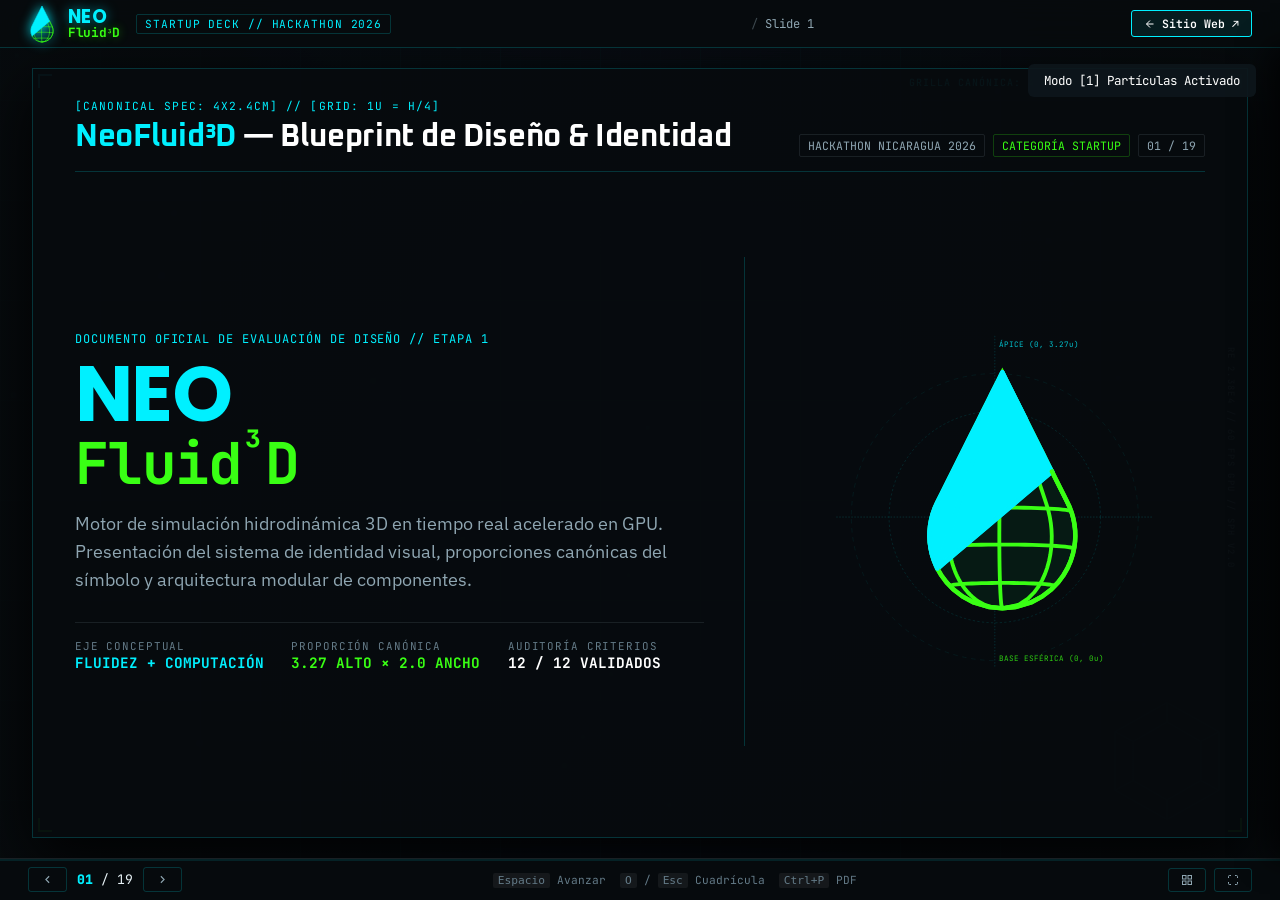
==== commit 9ae403da: "checkpoint" ====
--- a/presentation/index.html
+++ b/presentation/index.html
@@ -362,12 +362,17 @@
               <line x1="175" y1="80" x2="208" y2="80" stroke="var(--color-cyan)" stroke-width="1.5" />
 
               <!-- Lower Spherical Grid (Separated downwards, complete 3 rings + meridians) -->
+              <defs>
+                <clipPath id="s4LowerBaseClip">
+                  <path d="M 78.55 65.07 L 80.92 69.80 L 83.30 74.56 L 85.34 78.63 L 87.04 82.03 L 88.65 85.42 L 89.92 88.82 L 90.88 92.22 L 91.53 95.61 L 91.90 99.01 L 92.00 102.40 L 91.87 105.12 L 91.47 108.51 L 90.60 112.59 L 89.30 116.66 L 87.51 120.74 L 85.16 124.81 L 82.13 128.89 L 78.20 132.96 L 72.91 137.04 L 66.55 140.44 L 57.52 143.15 L 50.00 143.83 L 42.48 143.15 L 33.45 140.44 L 27.09 137.04 L 21.80 132.96 L 17.87 128.89 L 14.84 124.81 L 12.84 121.42 L 12.60 120.95 L 14.14 119.65 L 15.93 118.13 L 17.91 116.46 L 20.42 114.33 L 23.50 111.72 L 27.17 108.61 L 31.42 105.00 L 36.18 100.97 L 41.29 96.64 L 46.54 92.19 L 51.67 87.85 L 56.42 83.83 L 61.59 79.45 L 66.73 75.09 L 71.41 71.13 L 75.21 67.91 L 78.55 65.07 Z" />
+                </clipPath>
+              </defs>
               <g transform="translate(90, 190) scale(1.0)">
                 <!-- Dark Emerald Backing -->
                 <path d="M 78.55 65.07 L 80.92 69.80 L 83.30 74.56 L 85.34 78.63 L 87.04 82.03 L 88.65 85.42 L 89.92 88.82 L 90.88 92.22 L 91.53 95.61 L 91.90 99.01 L 92.00 102.40 L 91.87 105.12 L 91.47 108.51 L 90.60 112.59 L 89.30 116.66 L 87.51 120.74 L 85.16 124.81 L 82.13 128.89 L 78.20 132.96 L 72.91 137.04 L 66.55 140.44 L 57.52 143.15 L 50.00 143.83 L 42.48 143.15 L 33.45 140.44 L 27.09 137.04 L 21.80 132.96 L 17.87 128.89 L 14.84 124.81 L 12.84 121.42 L 12.60 120.95 L 14.14 119.65 L 15.93 118.13 L 17.91 116.46 L 20.42 114.33 L 23.50 111.72 L 27.17 108.61 L 31.42 105.00 L 36.18 100.97 L 41.29 96.64 L 46.54 92.19 L 51.67 87.85 L 56.42 83.83 L 61.59 79.45 L 66.73 75.09 L 71.41 71.13 L 75.21 67.91 L 78.55 65.07 Z" fill="#061A14" />
                 
-                <!-- Complete 3 Rings + Meridians (Genesis Canonical) -->
-                <g stroke="#39FF14" stroke-width="2.2" stroke-linecap="round" stroke-linejoin="round" fill="none">
+                <!-- Complete 3 Rings + Meridians (Genesis Canonical, clipped so rings 1 and 2 do not extend past cut line) -->
+                <g clip-path="url(#s4LowerBaseClip)" stroke="#39FF14" stroke-width="2.2" stroke-linecap="round" stroke-linejoin="round" fill="none">
                   <path d="M 76.9 86.42 L 79.81 86.59 L 82.39 86.78 L 84.62 86.99 L 86.47 87.2 L 87.92 87.43 L 88.95 87.67 L 89.56 87.9 M 10.27 88.1 L 10.53 87.86 L 11.23 87.62 L 12.35 87.38 L 13.88 87.16 L 15.81 86.94 L 18.11 86.74 L 20.76 86.56 L 23.73 86.39 L 26.99 86.24 L 30.5 86.11 L 34.23 86 L 38.13 85.92 L 42.16 85.86 L 46.27 85.82 L 50.43 85.81 L 54.58 85.83 L 58.68 85.87 L 62.68 85.93 L 66.55 86.02 L 70.23 86.13 L 73.7 86.27 L 76.9 86.42" />
                   <path d="M 77.98 107.78 L 81.01 107.96 L 83.7 108.16 L 86.01 108.37 L 87.94 108.6 L 89.44 108.83 L 90.52 109.08 L 91.15 109.33 M 8.67 109.53 L 8.94 109.28 L 9.67 109.03 L 10.83 108.79 L 12.42 108.55 L 14.43 108.33 L 16.82 108.12 L 19.58 107.93 L 22.67 107.75 L 26.07 107.59 L 29.72 107.46 L 33.59 107.35 L 37.65 107.26 L 41.84 107.2 L 46.12 107.16 L 50.44 107.15 L 54.76 107.16 L 59.03 107.21 L 63.19 107.27 L 67.21 107.37 L 71.05 107.48 L 74.65 107.62 L 77.98 107.78" />
                   <path d="M 70.5 129.69 L 72.71 129.82 L 74.68 129.97 L 76.38 130.12 L 77.79 130.29 L 78.89 130.46 L 79.68 130.64 L 80.14 130.82 M 19.73 130.97 L 19.93 130.78 L 20.46 130.6 L 21.31 130.42 L 22.48 130.25 L 23.95 130.09 L 25.7 129.93 L 27.72 129.79 L 29.99 129.66 L 32.47 129.55 L 35.15 129.45 L 37.98 129.37 L 40.95 129.3 L 44.02 129.26 L 47.16 129.23 L 50.32 129.22 L 53.49 129.24 L 56.61 129.27 L 59.66 129.32 L 62.61 129.38 L 65.42 129.47 L 68.05 129.57 L 70.5 129.69" />
@@ -430,12 +435,16 @@
             <div style="border:1px solid var(--border-line); padding:36px; display:flex; align-items:center; gap:36px;">
               <svg width="90" height="135" viewBox="4 4 92 143.83" fill="none">
                 <defs>
-                  <clipPath id="s5DropClip">
-                    <path d="M 50.00 8.00 L 47.96 12.07 L 45.92 16.15 L 43.88 20.22 L 41.85 24.30 L 39.81 28.37 L 37.77 32.45 L 35.73 36.52 L 33.69 40.60 L 31.65 44.67 L 29.61 48.75 L 27.57 52.82 L 25.54 56.90 L 23.50 60.97 L 21.46 65.05 L 19.42 69.12 L 17.38 73.20 L 15.34 77.27 L 13.30 81.35 L 12.43 83.09 L 11.07 86.10 L 9.86 89.50 L 8.97 92.89 L 8.37 96.29 L 8.06 99.69 L 8.00 102.40 L 8.19 105.80 L 8.65 109.19 L 9.40 112.59 L 10.45 115.99 L 11.84 119.38 L 12.84 121.42 L 14.84 124.81 L 17.87 128.89 L 21.80 132.96 L 27.09 137.04 L 33.45 140.44 L 42.48 143.15 L 50.00 143.83 L 57.52 143.15 L 66.55 140.44 L 72.91 137.04 L 78.20 132.96 L 82.13 128.89 L 85.16 124.81 L 87.51 120.74 L 89.30 116.66 L 90.60 112.59 L 91.47 108.51 L 91.87 105.12 L 92.00 102.40 L 91.90 99.01 L 91.53 95.61 L 90.88 92.22 L 89.92 88.82 L 88.65 85.42 L 87.04 82.03 L 85.34 78.63 L 83.30 74.56 L 80.92 69.80 L 78.54 65.05 L 76.50 60.97 L 74.80 57.58 L 73.11 54.18 L 71.07 50.11 L 68.69 45.35 L 66.31 40.60 L 63.59 35.17 L 60.87 29.73 L 57.82 23.62 L 54.76 17.51 L 52.04 12.07 L 50.00 8.00 Z" />
+                  <clipPath id="s5LowerClip">
+                    <path d="M 78.55 65.07 L 80.92 69.80 L 83.30 74.56 L 85.34 78.63 L 87.04 82.03 L 88.65 85.42 L 89.92 88.82 L 90.88 92.22 L 91.53 95.61 L 91.90 99.01 L 92.00 102.40 L 91.87 105.12 L 91.47 108.51 L 90.60 112.59 L 89.30 116.66 L 87.51 120.74 L 85.16 124.81 L 82.13 128.89 L 78.20 132.96 L 72.91 137.04 L 66.55 140.44 L 57.52 143.15 L 50.00 143.83 L 42.48 143.15 L 33.45 140.44 L 27.09 137.04 L 21.80 132.96 L 17.87 128.89 L 14.84 124.81 L 12.84 121.42 L 12.60 120.95 L 14.14 119.65 L 15.93 118.13 L 17.91 116.46 L 20.42 114.33 L 23.50 111.72 L 27.17 108.61 L 31.42 105.00 L 36.18 100.97 L 41.29 96.64 L 46.54 92.19 L 51.67 87.85 L 56.42 83.83 L 61.59 79.45 L 66.73 75.09 L 71.41 71.13 L 75.21 67.91 L 78.55 65.07 Z" />
                   </clipPath>
                 </defs>
-                <path d="M 50.00 8.00 L 47.96 12.07 L 45.92 16.15 L 43.88 20.22 L 41.85 24.30 L 39.81 28.37 L 37.77 32.45 L 35.73 36.52 L 33.69 40.60 L 31.65 44.67 L 29.61 48.75 L 27.57 52.82 L 25.54 56.90 L 23.50 60.97 L 21.46 65.05 L 19.42 69.12 L 17.38 73.20 L 15.34 77.27 L 13.30 81.35 L 12.43 83.09 L 11.07 86.10 L 9.86 89.50 L 8.97 92.89 L 8.37 96.29 L 8.06 99.69 L 8.00 102.40 L 8.19 105.80 L 8.65 109.19 L 9.40 112.59 L 10.45 115.99 L 11.84 119.38 L 12.84 121.42 L 14.84 124.81 L 17.87 128.89 L 21.80 132.96 L 27.09 137.04 L 33.45 140.44 L 42.48 143.15 L 50.00 143.83 L 57.52 143.15 L 66.55 140.44 L 72.91 137.04 L 78.20 132.96 L 82.13 128.89 L 85.16 124.81 L 87.51 120.74 L 89.30 116.66 L 90.60 112.59 L 91.47 108.51 L 91.87 105.12 L 92.00 102.40 L 91.90 99.01 L 91.53 95.61 L 90.88 92.22 L 89.92 88.82 L 88.65 85.42 L 87.04 82.03 L 85.34 78.63 L 83.30 74.56 L 80.92 69.80 L 78.54 65.05 L 76.50 60.97 L 74.80 57.58 L 73.11 54.18 L 71.07 50.11 L 68.69 45.35 L 66.31 40.60 L 63.59 35.17 L 60.87 29.73 L 57.82 23.62 L 54.76 17.51 L 52.04 12.07 L 50.00 8.00 Z" fill="#061A14" stroke="#39FF14" stroke-width="4.8" />
-                <g clip-path="url(#s5DropClip)" stroke="#39FF14" stroke-width="4.6" stroke-linecap="round" stroke-linejoin="round" fill="none">
+
+                <!-- 1. Lower sphere dark emerald solid backing (NO STROKE) -->
+                <path d="M 78.55 65.07 L 80.92 69.80 L 83.30 74.56 L 85.34 78.63 L 87.04 82.03 L 88.65 85.42 L 89.92 88.82 L 90.88 92.22 L 91.53 95.61 L 91.90 99.01 L 92.00 102.40 L 91.87 105.12 L 91.47 108.51 L 90.60 112.59 L 89.30 116.66 L 87.51 120.74 L 85.16 124.81 L 82.13 128.89 L 78.20 132.96 L 72.91 137.04 L 66.55 140.44 L 57.52 143.15 L 50.00 143.83 L 42.48 143.15 L 33.45 140.44 L 27.09 137.04 L 21.80 132.96 L 17.87 128.89 L 14.84 124.81 L 12.84 121.42 L 12.60 120.95 L 14.14 119.65 L 15.93 118.13 L 17.91 116.46 L 20.42 114.33 L 23.50 111.72 L 27.17 108.61 L 31.42 105.00 L 36.18 100.97 L 41.29 96.64 L 46.54 92.19 L 51.67 87.85 L 56.42 83.83 L 61.59 79.45 L 66.73 75.09 L 71.41 71.13 L 75.21 67.91 L 78.55 65.07 Z" fill="#061A14" />
+
+                <!-- 2. Lower Sphere Grid: 3 Rings + Meridians in Verde Neón #39FF14 -->
+                <g clip-path="url(#s5LowerClip)" stroke="#39FF14" stroke-width="2.6" stroke-linecap="round" stroke-linejoin="round" fill="none">
                   <path d="M 76.9 86.42 L 79.81 86.59 L 82.39 86.78 L 84.62 86.99 L 86.47 87.2 L 87.92 87.43 L 88.95 87.67 L 89.56 87.9 M 10.27 88.1 L 10.53 87.86 L 11.23 87.62 L 12.35 87.38 L 13.88 87.16 L 15.81 86.94 L 18.11 86.74 L 20.76 86.56 L 23.73 86.39 L 26.99 86.24 L 30.5 86.11 L 34.23 86 L 38.13 85.92 L 42.16 85.86 L 46.27 85.82 L 50.43 85.81 L 54.58 85.83 L 58.68 85.87 L 62.68 85.93 L 66.55 86.02 L 70.23 86.13 L 73.7 86.27 L 76.9 86.42" />
                   <path d="M 77.98 107.78 L 81.01 107.96 L 83.7 108.16 L 86.01 108.37 L 87.94 108.6 L 89.44 108.83 L 90.52 109.08 L 91.15 109.33 M 8.67 109.53 L 8.94 109.28 L 9.67 109.03 L 10.83 108.79 L 12.42 108.55 L 14.43 108.33 L 16.82 108.12 L 19.58 107.93 L 22.67 107.75 L 26.07 107.59 L 29.72 107.46 L 33.59 107.35 L 37.65 107.26 L 41.84 107.2 L 46.12 107.16 L 50.44 107.15 L 54.76 107.16 L 59.03 107.21 L 63.19 107.27 L 67.21 107.37 L 71.05 107.48 L 74.65 107.62 L 77.98 107.78" />
                   <path d="M 70.5 129.69 L 72.71 129.82 L 74.68 129.97 L 76.38 130.12 L 77.79 130.29 L 78.89 130.46 L 79.68 130.64 L 80.14 130.82 M 19.73 130.97 L 19.93 130.78 L 20.46 130.6 L 21.31 130.42 L 22.48 130.25 L 23.95 130.09 L 25.7 129.93 L 27.72 129.79 L 29.99 129.66 L 32.47 129.55 L 35.15 129.45 L 37.98 129.37 L 40.95 129.3 L 44.02 129.26 L 47.16 129.23 L 50.32 129.22 L 53.49 129.24 L 56.61 129.27 L 59.66 129.32 L 62.61 129.38 L 65.42 129.47 L 68.05 129.57 L 70.5 129.69" />
@@ -444,10 +453,18 @@
                   <path d="M 50.00 143.83 L 49.38 141.63 L 49.07 138.25 L 48.87 134.79 L 48.71 131.28 L 48.59 127.75 L 48.51 125.09 L 48.45 122.41 L 48.39 119.73 L 48.35 117.04 L 48.31 114.34 L 48.29 111.63 L 48.27 108.92 L 48.26 106.20 L 48.25 103.48 L 48.25 100.75 L 48.27 98.01 L 48.28 95.27 L 48.31 92.52 L 48.33 90.68" />
                   <path d="M 50.00 143.83 L 43.25 143.04 L 39.43 141.64 L 36.76 140.21 L 34.62 138.76 L 32.82 137.30 L 31.25 135.84 L 29.87 134.36 L 28.64 132.89 L 27.53 131.40 L 26.52 129.92 L 25.61 128.43 L 24.78 126.94 L 24.02 125.44 L 23.33 123.95 L 22.71 122.45 L 22.14 120.95 L 21.63 119.45 L 21.17 117.95 L 20.77 116.44 L 20.30 114.43" />
                 </g>
-                <path d="M 50.00 8.00 L 47.96 12.07 L 45.92 16.15 L 43.88 20.22 L 41.85 24.30 L 39.81 28.37 L 37.77 32.45 L 35.73 36.52 L 33.69 40.60 L 31.65 44.67 L 29.61 48.75 L 27.57 52.82 L 25.54 56.90 L 23.50 60.97 L 21.46 65.05 L 19.42 69.12 L 17.38 73.20 L 15.34 77.27 L 13.30 81.35 L 12.43 83.09 L 11.07 86.10 L 9.86 89.50 L 8.97 92.89 L 8.37 96.29 L 8.06 99.69 L 8.00 102.40 L 8.19 105.80 L 8.65 109.19 L 9.40 112.59 L 10.45 115.99 L 11.84 119.38 L 12.60 120.95 L 14.14 119.65 L 15.93 118.13 L 17.91 116.46 L 20.42 114.33 L 23.50 111.72 L 27.17 108.61 L 31.42 105.00 L 36.18 100.97 L 41.29 96.64 L 46.54 92.19 L 51.67 87.85 L 56.42 83.83 L 61.59 79.45 L 66.73 75.09 L 71.41 71.13 L 75.21 67.91 L 78.55 65.07 L 78.54 65.05 L 77.86 63.69 L 76.50 60.97 L 74.80 57.58 L 73.11 54.18 L 71.07 50.11 L 68.69 45.35 L 66.31 40.60 L 63.59 35.17 L 60.87 29.73 L 57.82 23.62 L 54.76 17.51 L 52.04 12.07 L 50.00 8.00 Z" fill="#00F0FF" stroke="#00F0FF" stroke-width="4.8" stroke-linejoin="round" />
-                <path d="M 12.60 120.95 L 14.14 119.65 L 15.93 118.13 L 17.91 116.46 L 20.42 114.33 L 23.50 111.72 L 27.17 108.61 L 31.42 105.00 L 36.18 100.97 L 41.29 96.64 L 46.54 92.19 L 51.67 87.85 L 56.42 83.83 L 61.59 79.45 L 66.73 75.09 L 71.41 71.13 L 75.21 67.91 L 78.55 65.07" fill="none" stroke="#00F0FF" stroke-width="5.2" stroke-linecap="round" />
-                <path d="M 78.55 65.07 L 80.92 69.80 L 83.30 74.56 L 85.34 78.63 L 87.04 82.03 L 88.65 85.42 L 89.92 88.82 L 90.88 92.22 L 91.53 95.61 L 91.90 99.01 L 92.00 102.40 L 91.87 105.12 L 91.47 108.51 L 90.60 112.59 L 89.30 116.66 L 87.51 120.74 L 85.16 124.81 L 82.13 128.89 L 78.20 132.96 L 72.91 137.04 L 66.55 140.44 L 57.52 143.15 L 50.00 143.83 L 42.48 143.15 L 33.45 140.44 L 27.09 137.04 L 21.80 132.96 L 17.87 128.89 L 14.84 124.81 L 12.84 121.42 L 12.60 120.95" fill="none" stroke="#39FF14" stroke-width="5.0" stroke-linecap="round" stroke-linejoin="round" />
-                <path d="M 12.60 120.95 L 11.84 119.38 L 10.45 115.99 L 9.40 112.59 L 8.65 109.19 L 8.19 105.80 L 8.00 102.40 L 8.06 99.69 L 8.37 96.29 L 8.97 92.89 L 9.86 89.50 L 11.07 86.10 L 12.43 83.09 L 13.30 81.35 L 15.34 77.27 L 17.38 73.20 L 19.42 69.12 L 21.46 65.05 L 23.50 60.97 L 25.54 56.90 L 27.57 52.82 L 25.54 56.90 L 23.50 60.97 L 21.46 65.05 L 19.42 69.12 L 17.38 73.20 L 15.34 77.27 L 13.30 81.35 L 12.43 83.09 L 11.07 86.10 L 9.86 89.50 L 8.97 92.89 L 8.37 96.29 L 8.06 99.69 L 8.00 102.40 L 8.19 105.80 L 8.65 109.19 L 9.40 112.59 L 10.45 115.99 L 11.84 119.38 L 12.84 121.42 L 14.84 124.81 L 17.87 128.89 L 21.80 132.96 L 27.09 137.04 L 33.45 140.44 L 42.48 143.15 L 50.00 143.83 L 57.52 143.15 L 66.55 140.44 L 72.91 137.04 L 78.20 132.96 L 82.13 128.89 L 85.16 124.81 L 87.51 120.74 L 89.30 116.66 L 90.60 112.59 L 91.47 108.51 L 91.87 105.12 L 92.00 102.40 L 91.90 99.01 L 91.53 95.61 L 90.88 92.22 L 89.92 88.82 L 88.65 85.42 L 87.04 82.03 L 85.34 78.63 L 83.30 74.56 L 80.92 69.80 L 78.54 65.05 L 76.50 60.97 L 74.80 57.58 L 73.11 54.18 L 71.07 50.11 L 68.69 45.35 L 66.31 40.60 L 63.59 35.17 L 60.87 29.73 L 57.82 23.62 L 54.76 17.51 L 52.04 12.07 L 50.00 8.00 Z" fill="none" stroke="#00F0FF" stroke-width="5.0" stroke-linecap="round" stroke-linejoin="round" />
+
+                <!-- 3. Upper cone solid fill in Celeste #00F0FF (NO STROKE) -->
+                <path d="M 50.00 8.00 L 47.96 12.07 L 45.92 16.15 L 43.88 20.22 L 41.85 24.30 L 39.81 28.37 L 37.77 32.45 L 35.73 36.52 L 33.69 40.60 L 31.65 44.67 L 29.61 48.75 L 27.57 52.82 L 25.54 56.90 L 23.50 60.97 L 21.46 65.05 L 19.42 69.12 L 17.38 73.20 L 15.34 77.27 L 13.30 81.35 L 12.43 83.09 L 11.07 86.10 L 9.86 89.50 L 8.97 92.89 L 8.37 96.29 L 8.06 99.69 L 8.00 102.40 L 8.19 105.80 L 8.65 109.19 L 9.40 112.59 L 10.45 115.99 L 11.84 119.38 L 12.60 120.95 L 14.14 119.65 L 15.93 118.13 L 17.91 116.46 L 20.42 114.33 L 23.50 111.72 L 27.17 108.61 L 31.42 105.00 L 36.18 100.97 L 41.29 96.64 L 46.54 92.19 L 51.67 87.85 L 56.42 83.83 L 61.59 79.45 L 66.73 75.09 L 71.41 71.13 L 75.21 67.91 L 78.55 65.07 L 78.54 65.05 L 77.86 63.69 L 76.50 60.97 L 74.80 57.58 L 73.11 54.18 L 71.07 50.11 L 68.69 45.35 L 66.31 40.60 L 63.59 35.17 L 60.87 29.73 L 57.82 23.62 L 54.76 17.51 L 52.04 12.07 L 50.00 8.00 Z" fill="#00F0FF" />
+
+                <!-- 4. Front Cut Curve in Celeste #00F0FF -->
+                <path d="M 12.60 120.95 L 14.14 119.65 L 15.93 118.13 L 17.91 116.46 L 20.42 114.33 L 23.50 111.72 L 27.17 108.61 L 31.42 105.00 L 36.18 100.97 L 41.29 96.64 L 46.54 92.19 L 51.67 87.85 L 56.42 83.83 L 61.59 79.45 L 66.73 75.09 L 71.41 71.13 L 75.21 67.91 L 78.55 65.07" fill="none" stroke="#00F0FF" stroke-width="3.2" stroke-linecap="round" />
+
+                <!-- 5. UPPER CONE CONTOUR ONLY (Celeste #00F0FF) -->
+                <path d="M 12.60 120.95 L 11.84 119.38 L 10.45 115.99 L 9.40 112.59 L 8.65 109.19 L 8.19 105.80 L 8.00 102.40 L 8.06 99.69 L 8.37 96.29 L 8.97 92.89 L 9.86 89.50 L 11.07 86.10 L 12.43 83.09 L 13.30 81.35 L 15.34 77.27 L 17.38 73.20 L 19.42 69.12 L 21.46 65.05 L 23.50 60.97 L 25.54 56.90 L 27.57 52.82 L 29.61 48.75 L 31.65 44.67 L 33.69 40.60 L 35.73 36.52 L 37.77 32.45 L 39.81 28.37 L 41.85 24.30 L 43.88 20.22 L 45.92 16.15 L 47.96 12.07 L 50.00 8.00 L 52.04 12.07 L 54.76 17.51 L 57.82 23.62 L 60.87 29.73 L 63.59 35.17 L 66.31 40.60 L 68.69 45.35 L 71.07 50.11 L 73.11 54.18 L 74.80 57.58 L 76.50 60.97 L 77.86 63.69 L 78.54 65.05 L 78.55 65.07" fill="none" stroke="#00F0FF" stroke-width="4.2" stroke-linecap="round" stroke-linejoin="round" />
+
+                <!-- 6. LOWER SPHERE CONTOUR ONLY (Verde Neón #39FF14) -->
+                <path d="M 78.55 65.07 L 80.92 69.80 L 83.30 74.56 L 85.34 78.63 L 87.04 82.03 L 88.65 85.42 L 89.92 88.82 L 90.88 92.22 L 91.53 95.61 L 91.90 99.01 L 92.00 102.40 L 91.87 105.12 L 91.47 108.51 L 90.60 112.59 L 89.30 116.66 L 87.51 120.74 L 85.16 124.81 L 82.13 128.89 L 78.20 132.96 L 72.91 137.04 L 66.55 140.44 L 57.52 143.15 L 50.00 143.83 L 42.48 143.15 L 33.45 140.44 L 27.09 137.04 L 21.80 132.96 L 17.87 128.89 L 14.84 124.81 L 12.84 121.42 L 12.60 120.95" fill="none" stroke="#39FF14" stroke-width="4.2" stroke-linecap="round" stroke-linejoin="round" />
               </svg>
               <div style="display:flex; flex-direction:column; line-height:0.92;">
                 <span style="font-family:var(--font-neo); font-size:4.8rem; font-weight:700; color:#00F0FF; letter-spacing:-0.02em;">NEO</span>
@@ -1018,17 +1035,17 @@
 
           <div class="prop-split-divider"></div>
 
-          <!-- Genuine Vulkan Simulator Viewport -->
-          <div class="prop-split-item vulkan-sim-container" style="flex:1.45; border:1px solid var(--border-line); position:relative; overflow:hidden; background:#000000; min-height:360px;">
+          <!-- Genuine Vulkan Simulator 3D Viewport (Animated in Space) -->
+          <div class="prop-split-item vulkan-sim-container" id="vulkan-sim-wrapper" style="flex:1.45; border:1px solid var(--border-line); position:relative; overflow:hidden; background:#010406; min-height:380px;">
             <!-- Vulkan HUD Header Bar -->
             <div class="vulkan-hud-top" aria-hidden="true">
               <div class="vulkan-hud-left">
                 <span class="vulkan-hud-gpu">[ GPU: NVIDIA GeForce GTX 1650 ]</span>
-                <span class="vulkan-hud-simtime">SIM_TIME: 1.040 s</span>
+                <span class="vulkan-hud-simtime" id="vulkan-live-simtime">SIM_TIME: 1.040 s</span>
               </div>
               <div class="vulkan-hud-right">
-                <span class="vulkan-hud-fps">FPS: 50.2</span>
-                <span class="vulkan-hud-coords">X: -3.7 | Y: -0.7 | Z: 3.4</span>
+                <span class="vulkan-hud-fps" id="vulkan-live-fps">FPS: 60.0</span>
+                <span class="vulkan-hud-coords" id="vulkan-live-coords">X: -3.7 | Y: -0.7 | Z: 3.4</span>
               </div>
             </div>
 
@@ -1049,22 +1066,21 @@
               <div class="vulkan-speed-unit">m/s</div>
             </div>
 
-            <!-- Genuine Simulator Capture Image Screen -->
-            <div class="vulkan-screen-wrap">
-              <img id="vulkan-sim-image" src="../docs/Capturas/Untitled2.png" alt="NeoFluid3D Vulkan Engine Capture" class="vulkan-sim-img" />
-            </div>
+            <!-- 3D Interactive Simulation Canvas (Fluid Animated in Space) -->
+            <canvas id="vulkan-3d-canvas" width="800" height="500" style="width:100%; height:100%; min-height:360px; display:block; cursor:grab;"></canvas>
 
             <!-- Vulkan HUD Bottom Status Bar -->
-            <div class="vulkan-hud-bottom">
+            <div class="vulkan-hud-bottom" style="z-index:10;">
               <div>
                 <span style="color:var(--color-cyan);">MODO ACTIVO:</span>
                 <strong id="sim-current-mode-name" style="color:#FFF; margin-left:6px;">Partículas</strong>
               </div>
               <div id="sim-current-mode-desc" style="color:var(--color-titanium);">
-                Partículas individuales con sombreado esférico GPU en VRAM
-              </div>
-              <div style="color:var(--color-green); font-weight:700;">VULKAN 1.3 // OK</div>
-            </div>
+                Partículas SPH individuales animadas en el espacio 3D
+              </div>
+              <div style="color:var(--color-green); font-weight:700;">VULKAN 1.3 // 60 FPS</div>
+            </div>
+          </div>
           </div>
         </div>
       </section>
